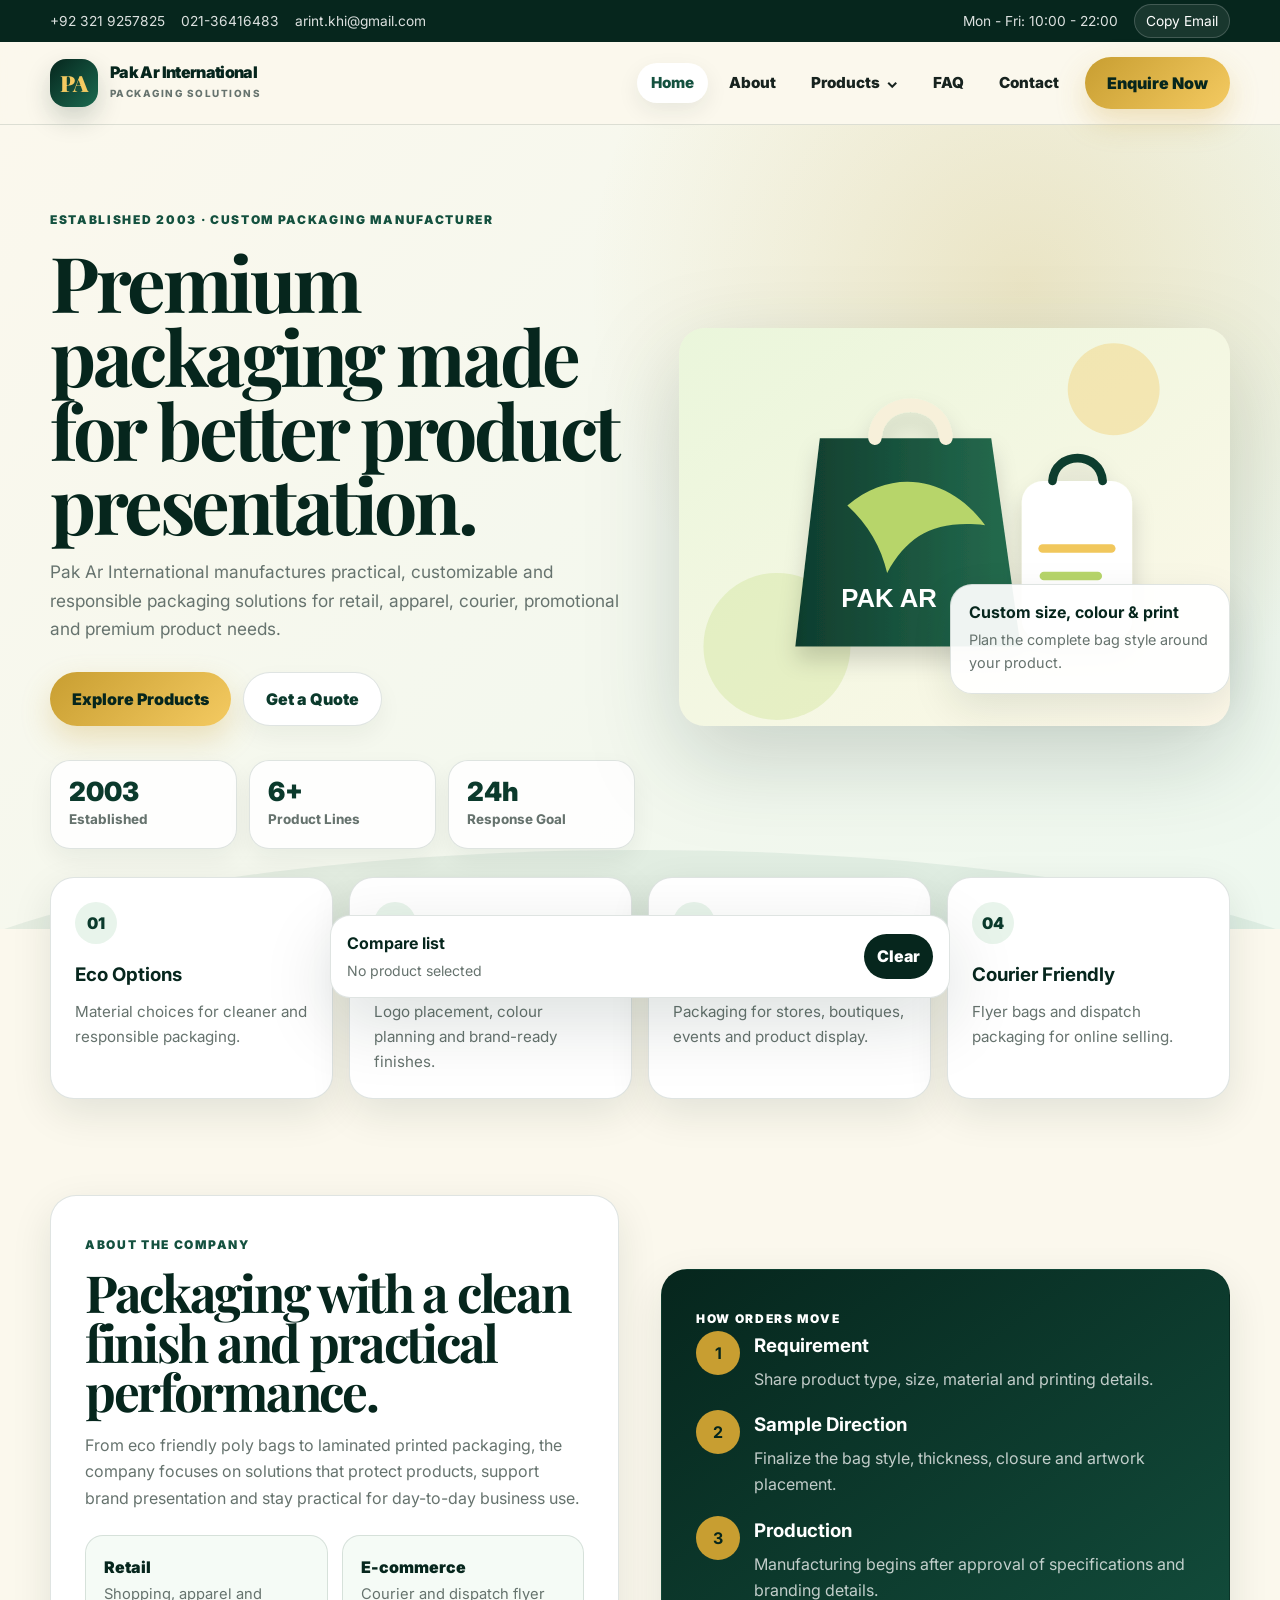
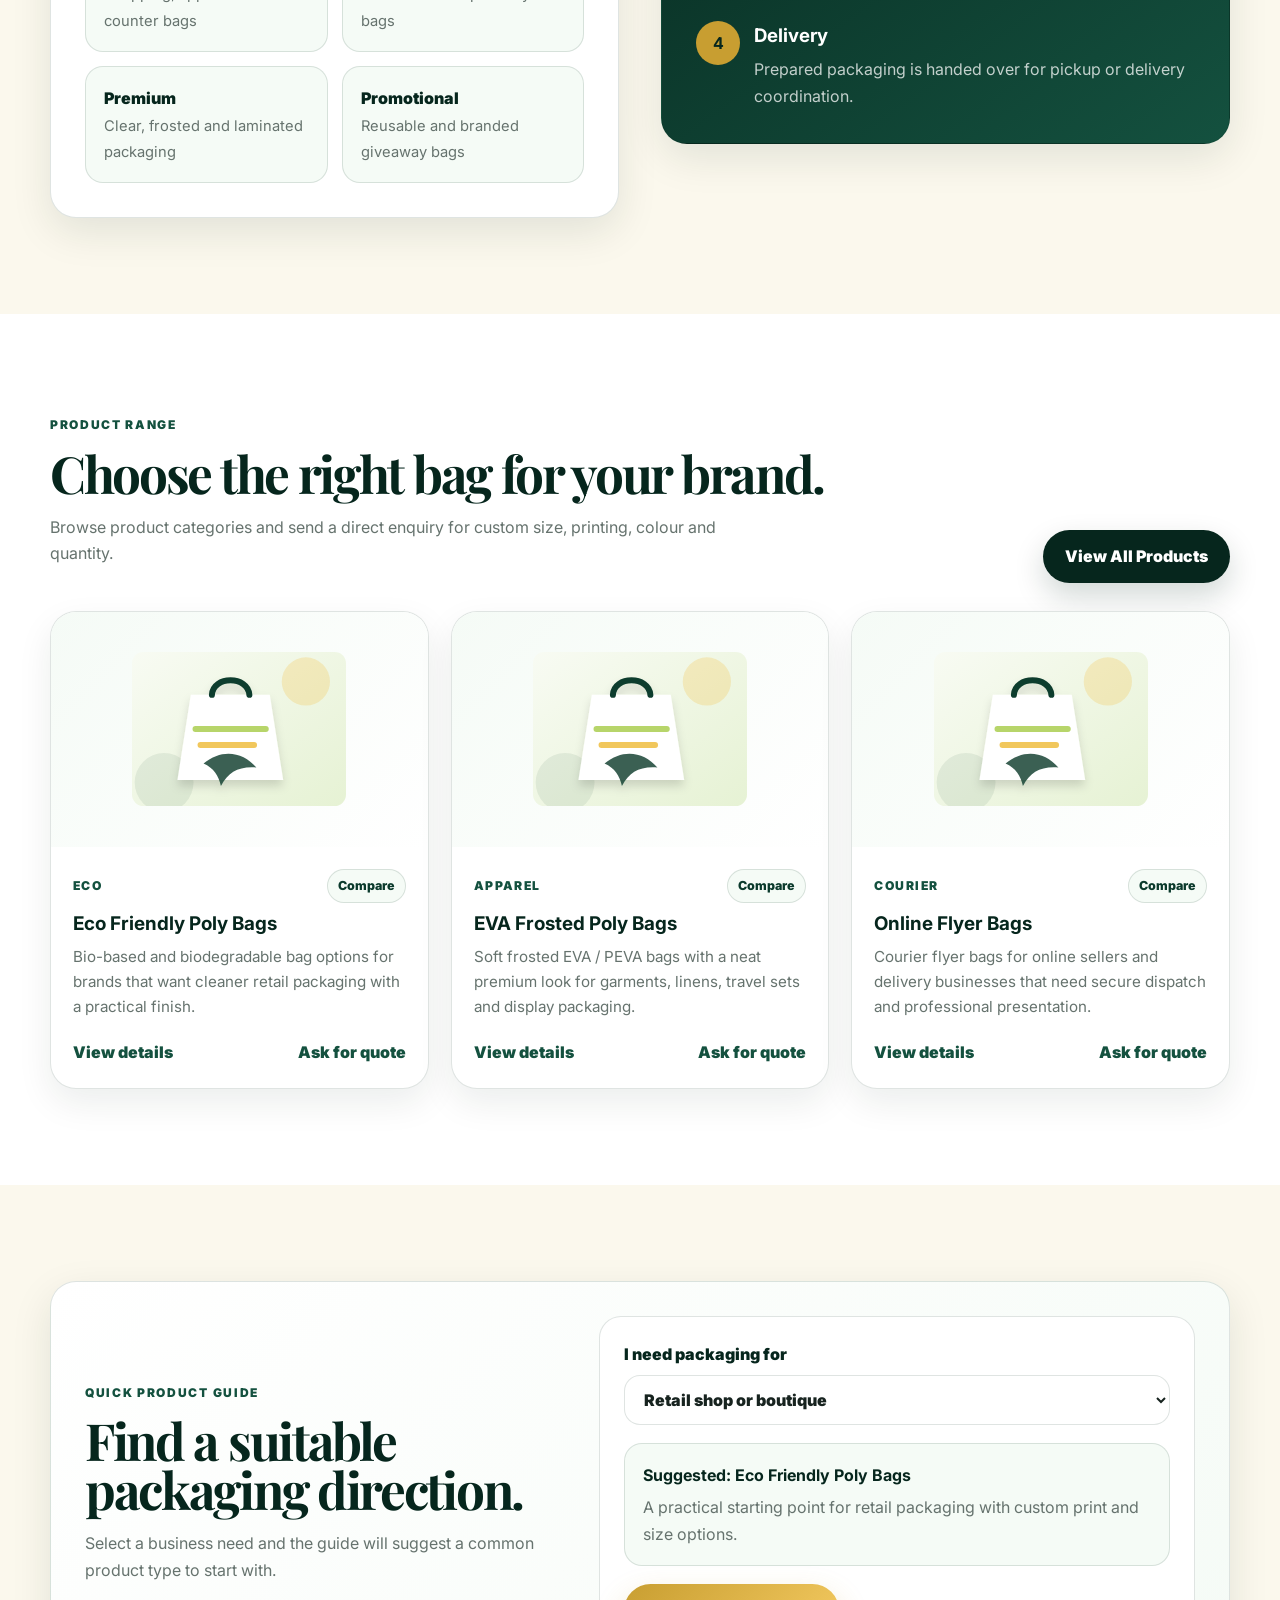
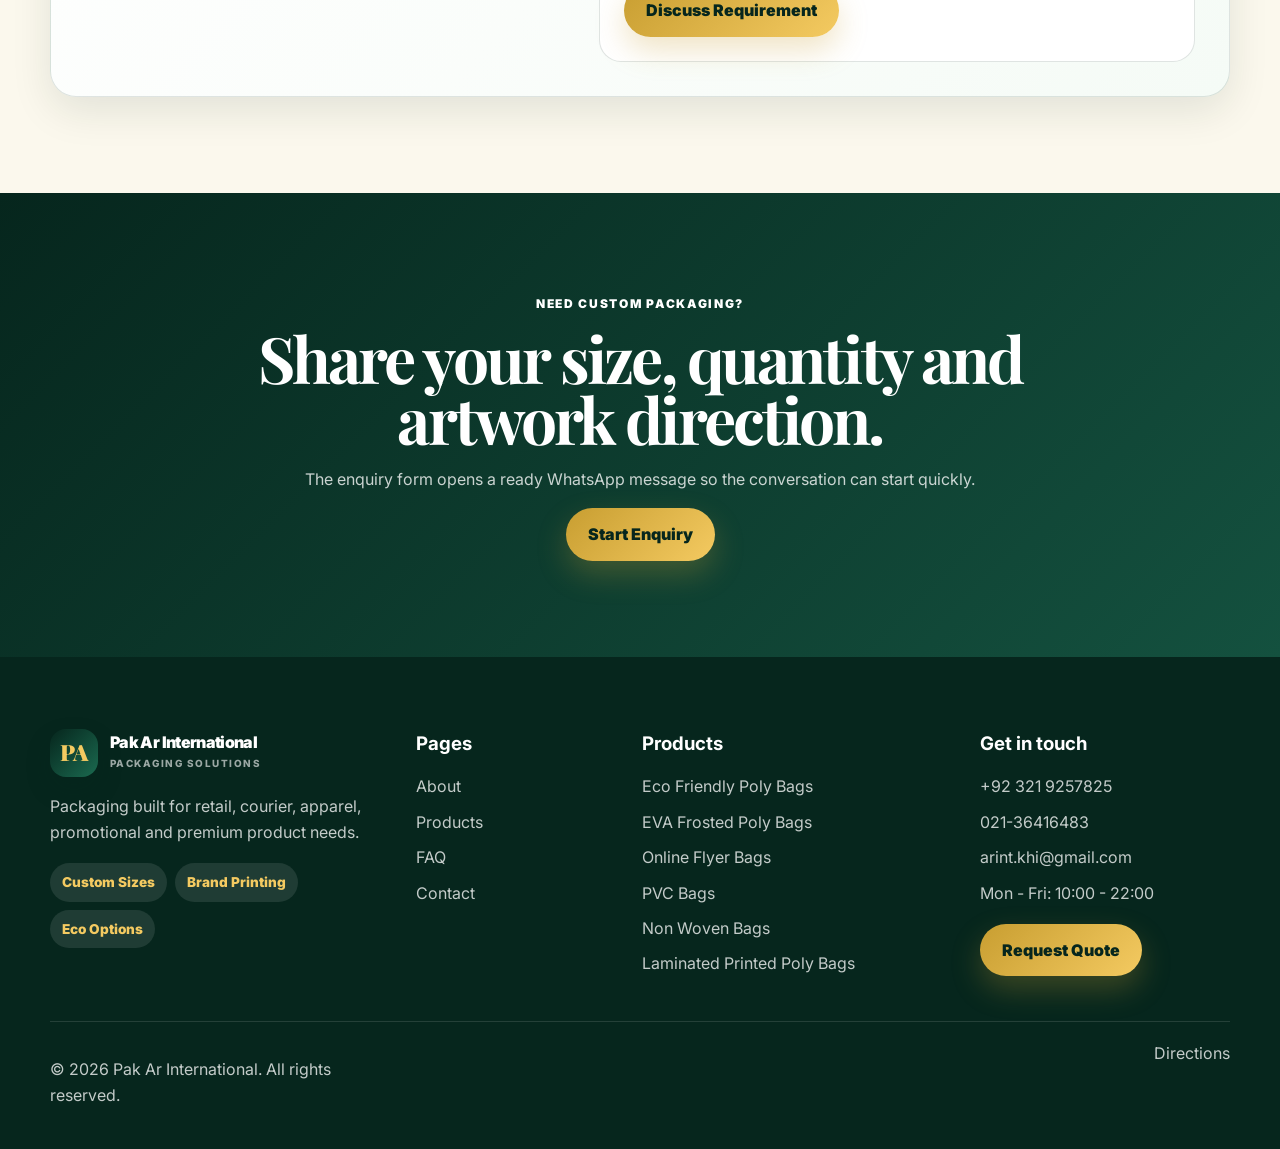
==== index.html @ d65becc3 "Add files via upload" ====
<!doctype html>
<html lang="en">
<head>
  <meta charset="utf-8">
  <meta name="viewport" content="width=device-width, initial-scale=1">
  <title>Pak Ar International | Packaging Solutions</title>
  <meta name="description" content="Pak Ar International manufactures eco friendly poly bags, EVA frosted bags, online flyer bags, PVC bags, non woven bags and laminated printed packaging.">
  <link rel="icon" href="/assets/images/favicon.svg" type="image/svg+xml">
  <link rel="preconnect" href="https://fonts.googleapis.com">
  <link rel="preconnect" href="https://fonts.gstatic.com" crossorigin>
  <link href="https://fonts.googleapis.com/css2?family=Inter:wght@400;500;600;700;800;900&family=Playfair+Display:wght@700;800;900&display=swap" rel="stylesheet">
  <link rel="stylesheet" href="/assets/css/styles.css">
</head>
<body>
<div class="site-progress" id="siteProgress"></div>
<div class="topbar">
  <div class="container topbar__inner">
    <div class="topbar__contact">
      <a href="tel:+923219257825">+92 321 9257825</a>
      <a href="tel:+922136416483">021-36416483</a>
      <a href="mailto:arint.khi@gmail.com">arint.khi@gmail.com</a>
    </div>
    <div class="topbar__right">
      <span>Mon - Fri: 10:00 - 22:00</span>
      <button class="topbar-copy" type="button" data-copy="arint.khi@gmail.com">Copy Email</button>
    </div>
  </div>
</div>
<header class="header" data-header>
  <nav class="container nav" aria-label="Main navigation">
    <a class="logo" href="/" aria-label="Pak Ar International home">
      <span class="logo__mark">PA</span>
      <span class="logo__text"><strong>Pak Ar International</strong><small>Packaging Solutions</small></span>
    </a>
    <button class="nav-toggle" type="button" aria-label="Open menu" aria-expanded="false" aria-controls="navMenu"><span></span><span></span><span></span></button>
    <div class="nav__menu" id="navMenu">
      <a class="nav__link is-active" href="/">Home</a>
      <a class="nav__link" href="/about/">About</a>
      <div class="dropdown" data-dropdown>
        <button class="dropdown__button" type="button" aria-expanded="false">Products <span aria-hidden="true">⌄</span></button>
        <div class="dropdown__menu">
          <a href="/products/">All Products</a>
          <a href="/products/eco-friendly-poly-bags/">Eco Friendly Poly Bags</a>
<a href="/products/eva-frosted-poly-bags/">EVA Frosted Poly Bags</a>
<a href="/products/online-flyer-bags/">Online Flyer Bags</a>
<a href="/products/pvc-bags/">PVC Bags</a>
<a href="/products/non-woven-bags/">Non Woven Bags</a>
<a href="/products/laminated-printed-poly-bags/">Laminated Printed Poly Bags</a>
        </div>
      </div>
      <a class="nav__link" href="/faq/">FAQ</a>
      <a class="nav__link" href="/contact/">Contact</a>
      <button class="btn btn--primary nav-quote" type="button" data-open-modal>Enquire Now</button>
    </div>
  </nav>
</header>
<main>

<section class="hero">
  <div class="container hero__grid">
    <div class="hero__content reveal">
      <span class="hero__badge">Established 2003 · Custom Packaging Manufacturer</span>
      <h1>Premium packaging made for better product presentation.</h1>
      <p>Pak Ar International manufactures practical, customizable and responsible packaging solutions for retail, apparel, courier, promotional and premium product needs.</p>
      <div class="hero__actions">
        <a class="btn btn--primary" href="/products/">Explore Products</a>
        <button class="btn btn--outline" type="button" data-open-modal>Get a Quote</button>
      </div>
      <div class="hero__stats">
        <div><strong data-count="2003">0</strong><span>Established</span></div>
        <div><strong data-count="6" data-suffix="+">0</strong><span>Product Lines</span></div>
        <div><strong data-count="24" data-suffix="h">0</strong><span>Response Goal</span></div>
      </div>
    </div>
    <div class="hero__visual reveal">
      <img src="/assets/images/hero-packaging.svg" alt="Packaging bags and sustainable packaging illustration">
      <div class="floating-note"><strong>Custom size, colour & print</strong><span>Plan the complete bag style around your product.</span></div>
    </div>
  </div>
</section>

<section class="service-strip">
  <div class="container service-strip__grid">
    <div class="mini-card reveal"><span>01</span><h3>Eco Options</h3><p>Material choices for cleaner and responsible packaging.</p></div>
    <div class="mini-card reveal"><span>02</span><h3>Custom Printing</h3><p>Logo placement, colour planning and brand-ready finishes.</p></div>
    <div class="mini-card reveal"><span>03</span><h3>Retail Ready</h3><p>Packaging for stores, boutiques, events and product display.</p></div>
    <div class="mini-card reveal"><span>04</span><h3>Courier Friendly</h3><p>Flyer bags and dispatch packaging for online selling.</p></div>
  </div>
</section>

<section class="section">
  <div class="container split">
    <div class="content-block reveal">
      <span class="section-eyebrow">About the company</span>
      <h2>Packaging with a clean finish and practical performance.</h2>
      <p>From eco friendly poly bags to laminated printed packaging, the company focuses on solutions that protect products, support brand presentation and stay practical for day-to-day business use.</p>
      <div class="info-grid">
        <div><strong>Retail</strong><span>Shopping, apparel and counter bags</span></div>
        <div><strong>E-commerce</strong><span>Courier and dispatch flyer bags</span></div>
        <div><strong>Premium</strong><span>Clear, frosted and laminated packaging</span></div>
        <div><strong>Promotional</strong><span>Reusable and branded giveaway bags</span></div>
      </div>
    </div>
    <div class="process-card reveal">
      <span class="section-eyebrow">How orders move</span>
      <div class="timeline">
        <div><b>1</b><h3>Requirement</h3><p>Share product type, size, material and printing details.</p></div>
        <div><b>2</b><h3>Sample Direction</h3><p>Finalize the bag style, thickness, closure and artwork placement.</p></div>
        <div><b>3</b><h3>Production</h3><p>Manufacturing begins after approval of specifications and branding details.</p></div>
        <div><b>4</b><h3>Delivery</h3><p>Prepared packaging is handed over for pickup or delivery coordination.</p></div>
      </div>
    </div>
  </div>
</section>

<section class="section section--light">
  <div class="container section-head">
    <div>
      <span class="section-eyebrow">Product Range</span>
      <h2>Choose the right bag for your brand.</h2>
      <p>Browse product categories and send a direct enquiry for custom size, printing, colour and quantity.</p>
    </div>
    <a class="btn btn--dark" href="/products/">View All Products</a>
  </div>
  <div class="container products-grid products-grid--home">
    <article class="product-card reveal" data-product-card data-title="Eco Friendly Poly Bags" data-category="eco retail">
          <a class="product-card__media" href="/products/eco-friendly-poly-bags/" aria-label="View Eco Friendly Poly Bags">
            <img src="/assets/images/eco.svg" alt="Eco Friendly Poly Bags">
          </a>
          <div class="product-card__body">
            <div class="product-card__top">
              <span>Eco</span>
              <button class="compare-btn" type="button" data-compare="Eco Friendly Poly Bags" aria-label="Add Eco Friendly Poly Bags to compare">Compare</button>
            </div>
            <h3>Eco Friendly Poly Bags</h3>
            <p>Bio-based and biodegradable bag options for brands that want cleaner retail packaging with a practical finish.</p>
            <div class="card-actions">
              <a class="text-link" href="/products/eco-friendly-poly-bags/">View details</a>
              <button class="text-link as-button" type="button" data-open-modal data-product="Eco Friendly Poly Bags">Ask for quote</button>
            </div>
          </div>
        </article>
<article class="product-card reveal" data-product-card data-title="EVA Frosted Poly Bags" data-category="apparel premium">
          <a class="product-card__media" href="/products/eva-frosted-poly-bags/" aria-label="View EVA Frosted Poly Bags">
            <img src="/assets/images/eva.svg" alt="EVA Frosted Poly Bags">
          </a>
          <div class="product-card__body">
            <div class="product-card__top">
              <span>Apparel</span>
              <button class="compare-btn" type="button" data-compare="EVA Frosted Poly Bags" aria-label="Add EVA Frosted Poly Bags to compare">Compare</button>
            </div>
            <h3>EVA Frosted Poly Bags</h3>
            <p>Soft frosted EVA / PEVA bags with a neat premium look for garments, linens, travel sets and display packaging.</p>
            <div class="card-actions">
              <a class="text-link" href="/products/eva-frosted-poly-bags/">View details</a>
              <button class="text-link as-button" type="button" data-open-modal data-product="EVA Frosted Poly Bags">Ask for quote</button>
            </div>
          </div>
        </article>
<article class="product-card reveal" data-product-card data-title="Online Flyer Bags" data-category="courier ecommerce">
          <a class="product-card__media" href="/products/online-flyer-bags/" aria-label="View Online Flyer Bags">
            <img src="/assets/images/flyer.svg" alt="Online Flyer Bags">
          </a>
          <div class="product-card__body">
            <div class="product-card__top">
              <span>Courier</span>
              <button class="compare-btn" type="button" data-compare="Online Flyer Bags" aria-label="Add Online Flyer Bags to compare">Compare</button>
            </div>
            <h3>Online Flyer Bags</h3>
            <p>Courier flyer bags for online sellers and delivery businesses that need secure dispatch and professional presentation.</p>
            <div class="card-actions">
              <a class="text-link" href="/products/online-flyer-bags/">View details</a>
              <button class="text-link as-button" type="button" data-open-modal data-product="Online Flyer Bags">Ask for quote</button>
            </div>
          </div>
        </article>
  </div>
</section>

<section class="section">
  <div class="container quote-builder reveal" data-quote-builder>
    <div>
      <span class="section-eyebrow">Quick Product Guide</span>
      <h2>Find a suitable packaging direction.</h2>
      <p>Select a business need and the guide will suggest a common product type to start with.</p>
    </div>
    <div class="builder-panel">
      <label>I need packaging for
        <select data-guide-select>
          <option value="retail">Retail shop or boutique</option>
          <option value="courier">Online order dispatch</option>
          <option value="premium">Premium product display</option>
          <option value="promo">Event or promotional giveaway</option>
          <option value="food">Food or shelf packaging</option>
        </select>
      </label>
      <div class="guide-result" data-guide-result>
        <strong>Suggested: Eco Friendly Poly Bags</strong>
        <p>A practical starting point for retail packaging with custom print and size options.</p>
      </div>
      <button class="btn btn--primary" type="button" data-open-modal>Discuss Requirement</button>
    </div>
  </div>
</section>

<section class="section section--dark">
  <div class="container cta reveal">
    <span class="section-eyebrow">Need custom packaging?</span>
    <h2>Share your size, quantity and artwork direction.</h2>
    <p>The enquiry form opens a ready WhatsApp message so the conversation can start quickly.</p>
    <button class="btn btn--gold" type="button" data-open-modal>Start Enquiry</button>
  </div>
</section>

</main>
<footer class="footer">
  <div class="container footer__grid">
    <div>
      <a class="logo logo--footer" href="/">
        <span class="logo__mark">PA</span>
        <span class="logo__text"><strong>Pak Ar International</strong><small>Packaging Solutions</small></span>
      </a>
      <p>Packaging built for retail, courier, apparel, promotional and premium product needs.</p>
      <div class="footer-badges"><span>Custom Sizes</span><span>Brand Printing</span><span>Eco Options</span></div>
    </div>
    <div>
      <h3>Pages</h3>
      <ul class="footer-links">
        <li><a href="/about/">About</a></li>
        <li><a href="/products/">Products</a></li>
        <li><a href="/faq/">FAQ</a></li>
        <li><a href="/contact/">Contact</a></li>
      </ul>
    </div>
    <div>
      <h3>Products</h3>
      <ul class="footer-links footer-links--two"><li><a href="/products/eco-friendly-poly-bags/">Eco Friendly Poly Bags</a></li>
<li><a href="/products/eva-frosted-poly-bags/">EVA Frosted Poly Bags</a></li>
<li><a href="/products/online-flyer-bags/">Online Flyer Bags</a></li>
<li><a href="/products/pvc-bags/">PVC Bags</a></li>
<li><a href="/products/non-woven-bags/">Non Woven Bags</a></li>
<li><a href="/products/laminated-printed-poly-bags/">Laminated Printed Poly Bags</a></li></ul>
    </div>
    <div>
      <h3>Get in touch</h3>
      <ul class="footer-links">
        <li><a href="tel:+923219257825">+92 321 9257825</a></li>
        <li><a href="tel:+922136416483">021-36416483</a></li>
        <li><a href="mailto:arint.khi@gmail.com">arint.khi@gmail.com</a></li>
        <li>Mon - Fri: 10:00 - 22:00</li>
      </ul>
      <button class="btn btn--gold footer-btn" type="button" data-open-modal>Request Quote</button>
    </div>
  </div>
  <div class="container footer__bottom">
    <p>© <span id="year"></span> Pak Ar International. All rights reserved.</p>
    <a href="/contact/">Directions</a>
  </div>
</footer>

<div class="modal" id="enquiryModal" aria-hidden="true" role="dialog" aria-label="Product enquiry form">
  <div class="modal__panel" role="document">
    <button class="modal__close" type="button" data-close-modal aria-label="Close enquiry form">×</button>
    <span class="section-eyebrow">Quick Enquiry</span>
    <h2>Tell us what you need</h2>
    <p>Share your product, quantity and contact details. The message will open in WhatsApp so you can send it directly.</p>
    <form class="form" data-contact-form>
      <div class="form-grid">
        <label>Full Name<input type="text" name="name" autocomplete="name" required></label>
        <label>Phone Number<input type="tel" name="phone" autocomplete="tel" required></label>
      </div>
      <div class="form-grid">
        <label>Email Address<input type="email" name="email" autocomplete="email"></label>
        <label>Product
          <select name="product" data-product-select>
            <option>General Packaging</option>
            <option>Eco Friendly Poly Bags</option><option>EVA Frosted Poly Bags</option><option>Online Flyer Bags</option><option>PVC Bags</option><option>Non Woven Bags</option><option>Laminated Printed Poly Bags</option>
          </select>
        </label>
      </div>
      <label>Quantity Range
        <select name="quantity">
          <option>Not sure yet</option>
          <option>Below 1,000 pcs</option>
          <option>1,000 - 5,000 pcs</option>
          <option>5,000 - 20,000 pcs</option>
          <option>20,000+ pcs</option>
        </select>
      </label>
      <label>Message<textarea name="message" rows="4" ="Size, material, colour, printing or delivery details" required></textarea></label>
      <button class="btn btn--primary form-submit" type="submit">Open WhatsApp Message</button>
    </form>
  </div>
</div>

<div class="compare-dock" id="compareDock" aria-live="polite">
  <div><strong>Compare list</strong><span id="compareText">No product selected</span></div>
  <button type="button" id="clearCompare">Clear</button>
</div>
<button class="backtop" id="backTop" type="button" aria-label="Back to top">↑</button>
<div class="toast" id="toast" role="status" aria-live="polite"></div>
<script src="/assets/js/app.js"></script>
</body>
</html>
---- assets/css/styles.css ----
:root{
  --green-950:#06261d;
  --green-900:#0b3a2c;
  --green-800:#14513f;
  --green-700:#1b6a50;
  --green-100:#e8f4eb;
  --green-50:#f5fbf6;
  --gold:#c89e31;
  --gold-2:#f4ca61;
  --cream:#fbf8ed;
  --white:#ffffff;
  --ink:#17231f;
  --muted:#66736e;
  --line:rgba(10,50,37,.13);
  --shadow:0 24px 70px rgba(6,38,29,.14);
  --soft-shadow:0 14px 40px rgba(6,38,29,.10);
  --radius:26px;
  --container:1180px;
}
*{box-sizing:border-box}
html{scroll-behavior:smooth;font-size:16px}
body{margin:0;font-family:Inter,system-ui,-apple-system,Segoe UI,Arial,sans-serif;color:var(--ink);background:var(--cream);line-height:1.65;overflow-x:hidden}
body.menu-open{overflow:hidden}
a{color:inherit;text-decoration:none}
img{max-width:100%;display:block}
button,input,textarea,select{font:inherit}
button{cursor:pointer}
.container{width:min(var(--container),calc(100% - 40px));margin-inline:auto}
.site-progress{position:fixed;left:0;top:0;height:3px;width:0;background:linear-gradient(90deg,var(--gold),var(--green-700));z-index:1000}
.topbar{background:var(--green-950);color:rgba(255,255,255,.86);font-size:.86rem}
.topbar__inner{min-height:42px;display:flex;align-items:center;justify-content:space-between;gap:16px}
.topbar__contact,.topbar__right{display:flex;align-items:center;gap:16px;flex-wrap:wrap}
.topbar a:hover{color:var(--gold-2)}
.topbar-copy{border:1px solid rgba(255,255,255,.18);background:rgba(255,255,255,.08);color:#fff;border-radius:999px;padding:5px 11px}
.header{position:sticky;top:0;z-index:900;background:rgba(251,248,237,.9);backdrop-filter:blur(16px);border-bottom:1px solid var(--line);transition:box-shadow .25s ease,background .25s ease}
.header.is-scrolled{box-shadow:0 12px 35px rgba(6,38,29,.09);background:rgba(255,255,255,.92)}
.nav{min-height:82px;display:flex;align-items:center;justify-content:space-between;gap:18px;position:relative}
.logo{display:inline-flex;align-items:center;gap:12px;min-width:0}
.logo__mark{width:48px;height:48px;border-radius:16px;display:grid;place-items:center;background:linear-gradient(135deg,var(--green-950),var(--green-700));color:var(--gold-2);font-family:"Playfair Display",Georgia,serif;font-size:1.4rem;font-weight:900;box-shadow:0 12px 26px rgba(6,38,29,.18);flex:0 0 auto}
.logo__text{min-width:0}
.logo__text strong{display:block;font-weight:900;letter-spacing:-.04em;color:var(--green-950);line-height:1.05;white-space:nowrap}
.logo__text small{display:block;color:var(--muted);text-transform:uppercase;letter-spacing:.15em;font-size:.62rem;font-weight:800;margin-top:4px;white-space:nowrap}
.nav__menu{display:flex;align-items:center;gap:7px}
.nav__link,.dropdown__button{border:0;background:transparent;color:var(--ink);font-weight:850;font-size:.95rem;padding:12px 14px;border-radius:999px;display:inline-flex;align-items:center;gap:6px;line-height:1}
.nav__link:hover,.nav__link.is-active,.dropdown__button:hover,.dropdown__button.is-active{background:#fff;color:var(--green-800);box-shadow:0 8px 22px rgba(6,38,29,.08)}
.nav-quote{margin-left:5px}
.dropdown{position:relative}.dropdown__menu{position:absolute;left:0;top:calc(100% + 12px);width:300px;padding:12px;border:1px solid var(--line);border-radius:20px;background:rgba(255,255,255,.98);box-shadow:var(--shadow);opacity:0;visibility:hidden;transform:translateY(8px);transition:.2s ease;z-index:10}.dropdown:hover .dropdown__menu,.dropdown.is-open .dropdown__menu{opacity:1;visibility:visible;transform:translateY(0)}.dropdown__menu a{display:block;border-radius:12px;padding:10px 12px;color:var(--muted);font-weight:750}.dropdown__menu a:hover{background:var(--green-100);color:var(--green-900)}
.nav-toggle{display:none;width:46px;height:46px;border:0;border-radius:15px;background:var(--green-950);align-items:center;justify-content:center;flex-direction:column;gap:5px;box-shadow:0 10px 28px rgba(6,38,29,.16);flex:0 0 auto}.nav-toggle span{width:21px;height:2px;background:#fff;border-radius:99px;transition:.2s}.nav-toggle.is-open span:nth-child(1){transform:translateY(7px) rotate(45deg)}.nav-toggle.is-open span:nth-child(2){opacity:0}.nav-toggle.is-open span:nth-child(3){transform:translateY(-7px) rotate(-45deg)}
.btn{border:0;border-radius:999px;min-height:48px;padding:13px 22px;display:inline-flex;align-items:center;justify-content:center;gap:9px;font-weight:900;transition:transform .2s ease,box-shadow .2s ease,background .2s ease}.btn:hover{transform:translateY(-2px)}.btn--primary,.btn--gold{background:linear-gradient(135deg,var(--gold),var(--gold-2));color:var(--green-950);box-shadow:0 13px 30px rgba(200,158,49,.28)}.btn--dark{background:var(--green-950);color:#fff;box-shadow:0 13px 30px rgba(6,38,29,.18)}.btn--outline{background:#fff;color:var(--green-900);border:1px solid var(--line);box-shadow:0 10px 24px rgba(6,38,29,.05)}
.hero{position:relative;overflow:hidden;background:radial-gradient(circle at 80% 20%,rgba(200,158,49,.22),transparent 36%),linear-gradient(135deg,var(--cream),#eef8ef)}.hero:before{content:"";position:absolute;inset:auto -10% -35% -10%;height:360px;background:rgba(27,106,80,.08);border-radius:50% 50% 0 0}.hero__grid{position:relative;display:grid;grid-template-columns:1.03fr .97fr;align-items:center;gap:44px;min-height:680px;padding:80px 0}.hero__badge,.section-eyebrow{display:inline-flex;align-items:center;gap:8px;color:var(--green-800);font-weight:900;text-transform:uppercase;letter-spacing:.14em;font-size:.75rem}.hero h1,.page-hero h1,.product-hero h1,.section h2,.modal h2{font-family:"Playfair Display",Georgia,serif;color:var(--green-950);letter-spacing:-.045em;line-height:.96;margin:14px 0 18px}.hero h1{font-size:clamp(2.55rem,6vw,5.7rem);max-width:850px}.hero p{font-size:1.08rem;color:var(--muted);max-width:680px}.hero__actions{display:flex;gap:12px;flex-wrap:wrap;margin-top:28px}.hero__stats{display:grid;grid-template-columns:repeat(3,1fr);gap:12px;margin-top:34px;max-width:610px}.hero__stats div{background:rgba(255,255,255,.86);border:1px solid var(--line);border-radius:20px;padding:17px 18px;box-shadow:0 10px 24px rgba(6,38,29,.06)}.hero__stats strong{display:block;color:var(--green-900);font-size:1.65rem;line-height:1;font-weight:950}.hero__stats span{color:var(--muted);font-size:.84rem;font-weight:750}.hero__visual{position:relative}.hero__visual img,.image-card img,.product-hero__image img{filter:drop-shadow(0 32px 45px rgba(6,38,29,.18))}.floating-note{position:absolute;right:0;bottom:8%;max-width:280px;background:rgba(255,255,255,.93);border:1px solid var(--line);box-shadow:var(--soft-shadow);border-radius:22px;padding:18px}.floating-note strong{display:block;color:var(--green-950);line-height:1.2}.floating-note span{display:block;color:var(--muted);font-size:.9rem;margin-top:5px}
.section{padding:96px 0}.section--light{background:#fff}.section--dark{background:linear-gradient(135deg,var(--green-950),var(--green-800));color:#fff}.section--dark h2,.section--dark .section-eyebrow{color:#fff}.section--dark p{color:rgba(255,255,255,.78)}.section-head{display:flex;align-items:end;justify-content:space-between;gap:24px;margin-bottom:28px}.section-head h2,.content-block h2,.quote-builder h2,.spec-board h2,.map-copy h2{font-size:clamp(2rem,4vw,3.4rem);margin:12px 0}.section-head p,.content-block p,.quote-builder p,.spec-board p,.map-copy p{color:var(--muted);max-width:720px}.service-strip{margin-top:-52px;position:relative;z-index:5}.service-strip__grid{display:grid;grid-template-columns:repeat(4,1fr);gap:16px}.mini-card{background:#fff;border:1px solid var(--line);border-radius:24px;padding:24px;box-shadow:var(--soft-shadow)}.mini-card span,.value-card span{display:inline-grid;place-items:center;width:42px;height:42px;border-radius:50%;background:var(--green-100);color:var(--green-900);font-weight:950}.mini-card h3,.value-card h3{margin:16px 0 8px;color:var(--green-950)}.mini-card p,.value-card p{margin:0;color:var(--muted);font-size:.95rem}.split{display:grid;grid-template-columns:1fr 1fr;gap:42px;align-items:center}.split--reverse{grid-template-columns:.9fr 1.1fr}.content-block,.process-card,.quote-card,.contact-panel,.contact-form,.spec-board,.quote-builder,.tab-section{background:#fff;border:1px solid var(--line);border-radius:var(--radius);padding:34px;box-shadow:var(--soft-shadow)}.process-card{background:linear-gradient(145deg,var(--green-950),var(--green-800));color:#fff}.process-card .section-eyebrow,.process-card h2,.process-card h3{color:#fff}.process-card p{color:rgba(255,255,255,.75)}.timeline{display:grid;gap:18px}.timeline div{display:grid;grid-template-columns:44px 1fr;gap:0 14px;align-items:start}.timeline b{grid-row:span 2;width:44px;height:44px;border-radius:50%;display:grid;place-items:center;background:var(--gold);color:var(--green-950)}.timeline h3{margin:0}.timeline p{margin:4px 0 0}.info-grid,.values-grid,.spec-grid{display:grid;grid-template-columns:repeat(2,1fr);gap:14px;margin-top:24px}.info-grid div,.spec-grid div{background:var(--green-50);border:1px solid var(--line);border-radius:18px;padding:18px}.info-grid strong,.spec-grid b{display:block;color:var(--green-950);font-weight:900}.info-grid span,.spec-grid span{color:var(--muted);font-size:.92rem}.values-grid{grid-template-columns:repeat(4,1fr)}.value-card{background:#fff;border:1px solid var(--line);border-radius:var(--radius);padding:28px;box-shadow:0 12px 30px rgba(6,38,29,.06)}.pill-row{display:flex;flex-wrap:wrap;gap:10px;margin-top:22px}.pill-row span,.footer-badges span{background:var(--green-100);color:var(--green-900);border-radius:999px;padding:8px 12px;font-weight:850;font-size:.85rem}.image-card{background:#fff;border:1px solid var(--line);border-radius:var(--radius);padding:28px;box-shadow:var(--soft-shadow)}.check-list{list-style:none;margin:22px 0 0;padding:0;display:grid;gap:12px}.check-list li{position:relative;padding-left:31px;color:var(--muted)}.check-list li:before{content:"✓";position:absolute;left:0;top:0;width:22px;height:22px;border-radius:50%;display:grid;place-items:center;background:var(--green-100);color:var(--green-800);font-size:.76rem;font-weight:950}.meter-list{display:grid;gap:20px}.meter-list div div{display:flex;justify-content:space-between;gap:16px;margin-bottom:8px}.meter-list i{display:block;height:9px;background:rgba(255,255,255,.15);border-radius:999px;overflow:hidden}.meter-list i:before{content:"";display:block;width:var(--w);height:100%;border-radius:inherit;background:linear-gradient(90deg,var(--gold),var(--gold-2))}
.products-grid{display:grid;grid-template-columns:repeat(3,1fr);gap:22px}.products-grid--home{margin-top:0}.product-card{background:#fff;border:1px solid var(--line);border-radius:var(--radius);overflow:hidden;box-shadow:0 14px 35px rgba(6,38,29,.08);display:flex;flex-direction:column;min-width:0}.product-card__media{display:grid;place-items:center;min-height:235px;background:linear-gradient(135deg,var(--green-50),#fff)}.product-card__media img{max-height:190px;padding:18px;transition:transform .25s ease}.product-card:hover .product-card__media img{transform:scale(1.04)}.product-card__body{padding:22px;display:flex;flex-direction:column;flex:1}.product-card__top{display:flex;align-items:center;justify-content:space-between;gap:12px;margin-bottom:10px}.product-card__top span{color:var(--green-800);font-size:.76rem;font-weight:950;text-transform:uppercase;letter-spacing:.12em}.compare-btn{border:1px solid var(--line);background:var(--green-50);color:var(--green-900);border-radius:999px;padding:6px 10px;font-size:.78rem;font-weight:850}.compare-btn.is-added{background:var(--green-900);color:#fff}.product-card h3{margin:0 0 8px;color:var(--green-950);font-size:1.18rem;line-height:1.2}.product-card p{margin:0 0 20px;color:var(--muted);font-size:.95rem}.card-actions{margin-top:auto;display:flex;align-items:center;justify-content:space-between;gap:12px;flex-wrap:wrap}.text-link{color:var(--green-800);font-weight:900}.as-button{border:0;background:transparent;padding:0}.text-link:hover{text-decoration:underline}.product-toolbar{display:flex;align-items:center;justify-content:space-between;gap:18px;margin-bottom:28px}.search-box{display:grid;gap:7px;color:var(--green-950);font-weight:900;min-width:min(420px,100%)}.search-box input,.form input,.form select,.form textarea,.builder-panel select{width:100%;border:1px solid var(--line);border-radius:16px;padding:13px 15px;background:#fff;color:var(--ink);outline:0}.search-box input:focus,.form input:focus,.form select:focus,.form textarea:focus,.builder-panel select:focus{border-color:var(--green-700);box-shadow:0 0 0 4px rgba(27,106,80,.11)}.filter-pills{display:flex;gap:10px;flex-wrap:wrap}.filter-pills button{border:1px solid var(--line);background:#fff;color:var(--green-900);border-radius:999px;padding:10px 14px;font-weight:850}.filter-pills button.is-active{background:var(--green-900);color:#fff}.no-results{display:none;margin-top:20px;text-align:center;color:var(--muted);font-weight:850}.no-results.is-visible{display:block}.spec-board{display:grid;grid-template-columns:.85fr 1.15fr;gap:26px;align-items:center}.quote-builder{display:grid;grid-template-columns:.9fr 1.1fr;gap:26px;align-items:center;background:linear-gradient(135deg,#fff,var(--green-50))}.builder-panel{background:#fff;border:1px solid var(--line);border-radius:22px;padding:24px}.builder-panel label{font-weight:900;color:var(--green-950);display:grid;gap:8px}.guide-result{margin:18px 0;background:var(--green-50);border:1px solid var(--line);border-radius:18px;padding:18px}.guide-result strong{color:var(--green-950)}.guide-result p{margin:6px 0 0;color:var(--muted)}.cta{text-align:center;max-width:820px}.cta h2{font-size:clamp(2.2rem,5vw,4.4rem);margin:12px 0}.cta p{margin-inline:auto}.page-hero,.product-hero{background:linear-gradient(135deg,var(--green-950),var(--green-800));color:#fff;position:relative;overflow:hidden}.page-hero:after,.product-hero:after{content:"";position:absolute;right:-120px;bottom:-160px;width:420px;height:420px;border-radius:50%;background:rgba(200,158,49,.18)}.page-hero__inner{position:relative;z-index:1;padding:95px 0 82px;max-width:900px}.page-hero .section-eyebrow,.product-hero .section-eyebrow{color:var(--gold-2)}.page-hero h1,.product-hero h1{color:#fff;font-size:clamp(2.25rem,5vw,4.6rem)}.page-hero p,.product-hero p{color:rgba(255,255,255,.78);font-size:1.06rem;max-width:720px}.product-hero__grid{position:relative;z-index:1;display:grid;grid-template-columns:1fr .86fr;gap:40px;align-items:center;padding:82px 0}.product-hero__image{background:rgba(255,255,255,.08);border:1px solid rgba(255,255,255,.16);border-radius:var(--radius);padding:32px}.crumb{display:inline-flex;margin-bottom:18px;color:rgba(255,255,255,.75);font-weight:850}.crumb:hover{color:var(--gold-2)}.tab-buttons{display:flex;gap:10px;flex-wrap:wrap;border-bottom:1px solid var(--line);padding-bottom:16px;margin-bottom:22px}.tab-buttons button{border:1px solid var(--line);background:var(--green-50);border-radius:999px;padding:10px 14px;font-weight:900;color:var(--green-900)}.tab-buttons button.is-active{background:var(--green-900);color:#fff}.tab-panel{display:none}.tab-panel.is-active{display:block}.tab-panel h2{font-size:2rem;margin-top:0}.quote-card{background:linear-gradient(135deg,var(--green-950),var(--green-800));color:#fff}.quote-card h3{font-size:1.7rem;margin:0 0 10px}.quote-card p{color:rgba(255,255,255,.77)}
.faq-layout{display:grid;grid-template-columns:320px 1fr;gap:26px;align-items:start}.faq-aside{position:sticky;top:112px;background:linear-gradient(145deg,var(--green-950),var(--green-800));color:#fff;border-radius:var(--radius);padding:28px;box-shadow:var(--soft-shadow)}.faq-aside h2{font-family:"Playfair Display",Georgia,serif;font-size:2rem;margin:0 0 8px;color:#fff}.faq-aside p{color:rgba(255,255,255,.78)}.faq-aside .btn{width:100%;margin-top:12px}.faq-item{background:#fff;border:1px solid var(--line);border-radius:22px;margin-bottom:12px;overflow:hidden}.faq-question{width:100%;border:0;background:#fff;padding:20px 22px;display:flex;justify-content:space-between;gap:18px;text-align:left;color:var(--green-950);font-weight:950}.faq-question b{width:30px;height:30px;border-radius:50%;display:grid;place-items:center;background:var(--green-100);color:var(--green-900);flex:0 0 auto}.faq-answer{display:grid;grid-template-rows:0fr;transition:grid-template-rows .24s ease}.faq-answer p{overflow:hidden;margin:0;padding:0 22px;color:var(--muted)}.faq-item.is-open .faq-answer{grid-template-rows:1fr}.faq-item.is-open .faq-answer p{padding-bottom:20px}.faq-search{margin-bottom:18px}.contact-grid{display:grid;grid-template-columns:.82fr 1.18fr;gap:26px;align-items:start}.contact-cards{display:grid;gap:12px;margin:22px 0}.contact-cards a,.contact-cards div{display:block;border:1px solid var(--line);background:var(--green-50);border-radius:18px;padding:16px}.contact-cards b{display:block;color:var(--green-950)}.contact-cards span{color:var(--muted);word-break:break-word}.contact-actions{display:flex;gap:12px;flex-wrap:wrap}.form{display:grid;gap:16px}.form h2{font-family:"Playfair Display",Georgia,serif;margin:0;color:var(--green-950);font-size:2.1rem}.form label{display:grid;gap:7px;font-weight:850;color:var(--green-950)}.form-grid{display:grid;grid-template-columns:1fr 1fr;gap:14px}.form textarea{resize:vertical;min-height:126px}.form-submit{width:100%}.map-block{display:grid;grid-template-columns:.75fr 1.25fr;gap:28px;align-items:stretch}.map-copy{background:#fff;border:1px solid var(--line);border-radius:var(--radius);padding:30px;box-shadow:var(--soft-shadow)}.map-frame{min-height:420px;border-radius:var(--radius);overflow:hidden;border:1px solid var(--line);box-shadow:var(--soft-shadow);background:#ddd}.map-frame iframe{width:100%;height:100%;min-height:420px;border:0}.footer{background:var(--green-950);color:rgba(255,255,255,.76);padding:72px 0 24px}.footer .logo__text strong{color:#fff}.footer .logo__text small{color:rgba(255,255,255,.6)}.footer__grid{display:grid;grid-template-columns:1.2fr .7fr 1.1fr .9fr;gap:32px}.footer h3{margin:0 0 14px;color:#fff}.footer p{max-width:330px}.footer-links{list-style:none;margin:0;padding:0;display:grid;gap:9px}.footer-links--two{grid-template-columns:1fr}.footer-links a:hover{color:var(--gold-2)}.footer-badges{display:flex;gap:8px;flex-wrap:wrap;margin-top:18px}.footer-badges span{background:rgba(255,255,255,.1);color:var(--gold-2)}.footer-btn{margin-top:18px}.footer__bottom{border-top:1px solid rgba(255,255,255,.12);margin-top:44px;padding-top:18px;display:flex;justify-content:space-between;gap:16px;flex-wrap:wrap}.modal{position:fixed;inset:0;background:rgba(6,38,29,.68);backdrop-filter:blur(8px);z-index:2000;display:grid;place-items:center;padding:22px;opacity:0;visibility:hidden;transition:.2s}.modal.is-open{opacity:1;visibility:visible}.modal__panel{position:relative;width:min(720px,100%);max-height:92vh;overflow:auto;background:#fff;border-radius:28px;padding:30px;box-shadow:0 30px 90px rgba(0,0,0,.3)}.modal__close{position:absolute;right:18px;top:15px;width:42px;height:42px;border-radius:50%;border:1px solid var(--line);background:var(--green-50);font-size:1.6rem;line-height:1}.modal p{color:var(--muted)}.compare-dock{position:fixed;left:50%;bottom:22px;transform:translate(-50%,120px);z-index:1000;min-width:min(620px,calc(100% - 32px));background:#fff;border:1px solid var(--line);border-radius:20px;box-shadow:var(--shadow);padding:14px 16px;display:flex;align-items:center;justify-content:space-between;gap:14px;transition:.25s ease}.compare-dock.is-visible{transform:translate(-50%,0)}.compare-dock strong{display:block;color:var(--green-950)}.compare-dock span{font-size:.88rem;color:var(--muted)}.compare-dock button{border:0;background:var(--green-950);color:#fff;border-radius:999px;padding:9px 13px;font-weight:850}.backtop{position:fixed;right:18px;bottom:20px;width:46px;height:46px;border:0;border-radius:50%;background:var(--green-950);color:#fff;font-weight:950;box-shadow:var(--shadow);opacity:0;visibility:hidden;transform:translateY(12px);transition:.22s;z-index:900}.backtop.is-visible{opacity:1;visibility:visible;transform:translateY(0)}.toast{position:fixed;right:18px;top:112px;background:var(--green-950);color:#fff;border-radius:16px;padding:13px 16px;box-shadow:var(--shadow);z-index:2200;opacity:0;visibility:hidden;transform:translateY(-10px);transition:.22s;max-width:min(380px,calc(100% - 36px))}.toast.is-visible{opacity:1;visibility:visible;transform:translateY(0)}.reveal{opacity:0;transform:translateY(18px);transition:opacity .55s ease,transform .55s ease}.reveal.is-visible{opacity:1;transform:translateY(0)}
@media (max-width:1080px){.nav-quote{display:none}.hero__grid{grid-template-columns:1fr;min-height:auto;padding:70px 0}.hero__visual{max-width:720px;margin:auto}.service-strip{margin-top:0;padding:22px 0 0}.service-strip__grid,.values-grid{grid-template-columns:repeat(2,1fr)}.products-grid{grid-template-columns:repeat(2,1fr)}.footer__grid{grid-template-columns:1fr 1fr}.product-hero__grid,.contact-grid,.map-block,.spec-board,.quote-builder{grid-template-columns:1fr}.faq-layout{grid-template-columns:1fr}.faq-aside{position:static}.topbar__inner{justify-content:center}.topbar__right{display:none}}
@media (max-width:860px){.container{width:min(100% - 28px,var(--container))}.nav{min-height:72px}.logo__mark{width:42px;height:42px;border-radius:14px}.logo__text strong{font-size:.98rem}.logo__text small{font-size:.55rem;letter-spacing:.11em}.nav-toggle{display:flex}.nav__menu{position:fixed;left:14px;right:14px;top:calc(72px + 10px);max-height:calc(100dvh - 92px);overflow:auto;display:flex;flex-direction:column;align-items:stretch;gap:8px;background:#fff;border:1px solid var(--line);box-shadow:var(--shadow);border-radius:24px;padding:16px;opacity:0;visibility:hidden;transform:translateY(-10px);transition:.2s}.nav__menu.is-open{opacity:1;visibility:visible;transform:translateY(0)}.nav__link,.dropdown__button{width:100%;justify-content:space-between;padding:15px 16px;border-radius:16px;background:var(--green-50)}.dropdown__menu{position:static;width:100%;box-shadow:none;border-radius:16px;display:none;opacity:1;visibility:visible;transform:none;margin-top:8px}.dropdown.is-open .dropdown__menu{display:block}.hero h1{font-size:clamp(2.35rem,11vw,4.2rem)}.hero__stats{grid-template-columns:1fr 1fr}.split,.split--reverse{grid-template-columns:1fr}.section{padding:72px 0}.section-head{display:grid}.product-toolbar{align-items:stretch;flex-direction:column}.filter-pills{overflow-x:auto;flex-wrap:nowrap;padding-bottom:3px}.filter-pills button{white-space:nowrap}.form-grid{grid-template-columns:1fr}.page-hero__inner,.product-hero__grid{padding:68px 0}.modal__panel{padding:24px}.compare-dock{bottom:14px;align-items:flex-start}.backtop{bottom:88px}.floating-note{position:relative;right:auto;bottom:auto;margin-top:12px}.hero__visual img{margin:auto}.footer__bottom{display:grid}.section-head h2,.content-block h2,.quote-builder h2,.spec-board h2,.map-copy h2{font-size:clamp(1.9rem,8vw,3rem)}}
@media (max-width:620px){body{font-size:.98rem}.container{width:calc(100% - 24px)}.topbar{display:none}.header{top:0}.products-grid,.service-strip__grid,.values-grid,.info-grid,.spec-grid{grid-template-columns:1fr}.hero__grid{padding:50px 0}.hero__stats{grid-template-columns:1fr}.hero__actions,.contact-actions{display:grid}.hero__actions .btn,.contact-actions .btn{width:100%}.mini-card,.value-card,.content-block,.process-card,.quote-card,.contact-panel,.contact-form,.spec-board,.quote-builder,.tab-section,.map-copy{padding:22px;border-radius:22px}.product-card__media{min-height:200px}.product-hero__image{padding:20px}.tab-buttons{overflow-x:auto;flex-wrap:nowrap}.tab-buttons button{white-space:nowrap}.footer{padding-top:54px}.footer__grid{grid-template-columns:1fr;gap:26px}.footer p{max-width:100%}.modal{padding:12px}.modal__panel{border-radius:22px;max-height:94vh}.compare-dock{font-size:.9rem;display:grid}.map-frame,.map-frame iframe{min-height:330px}.faq-question{padding:17px}.logo__text strong{max-width:178px;overflow:hidden;text-overflow:ellipsis}.toast{top:74px;right:12px}.page-hero:after,.product-hero:after{width:280px;height:280px}}
@media (max-width:380px){.logo__text strong{max-width:145px}.hero__badge,.section-eyebrow{letter-spacing:.09em}.btn{padding:12px 17px}.product-card__body{padding:18px}.card-actions{display:grid;justify-content:stretch}.compare-dock{min-width:calc(100% - 20px)}}
@media (prefers-reduced-motion:reduce){*,*::before,*::after{scroll-behavior:auto!important;transition:none!important;animation:none!important}.reveal{opacity:1;transform:none}}
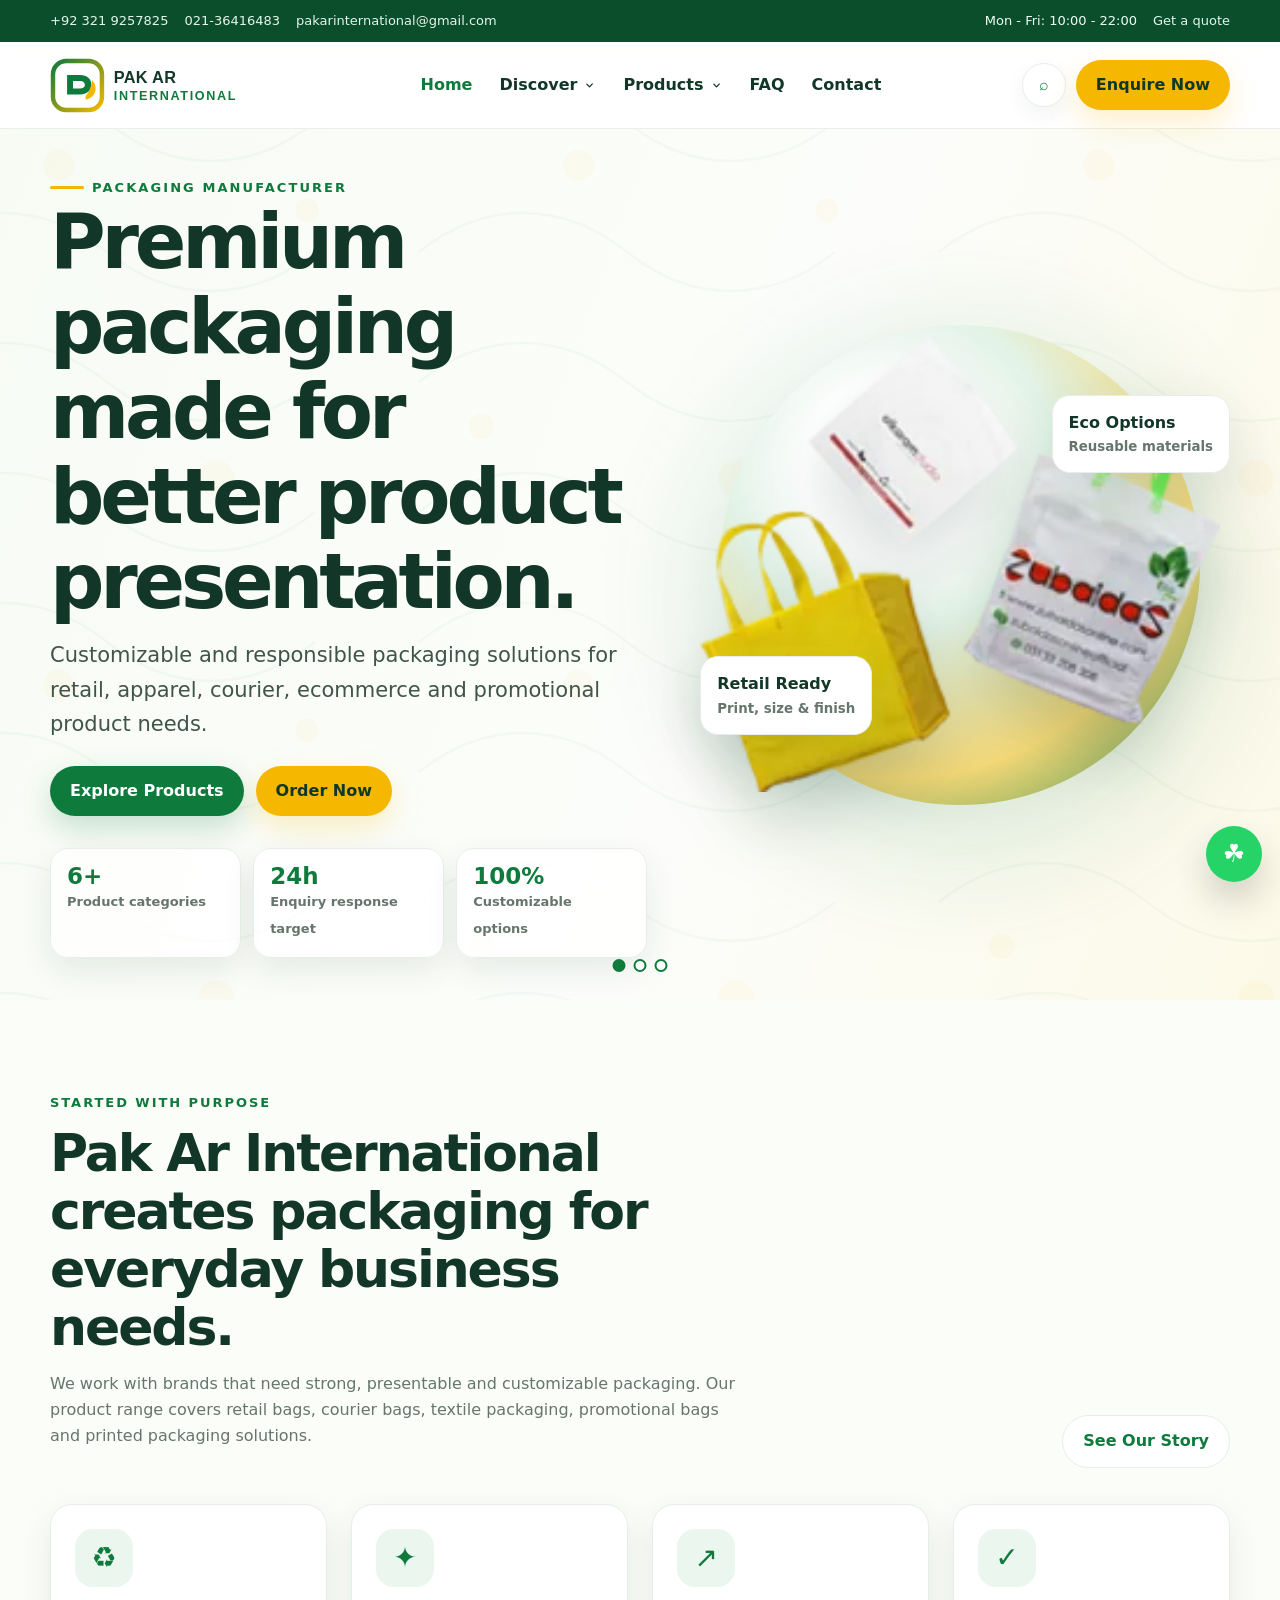
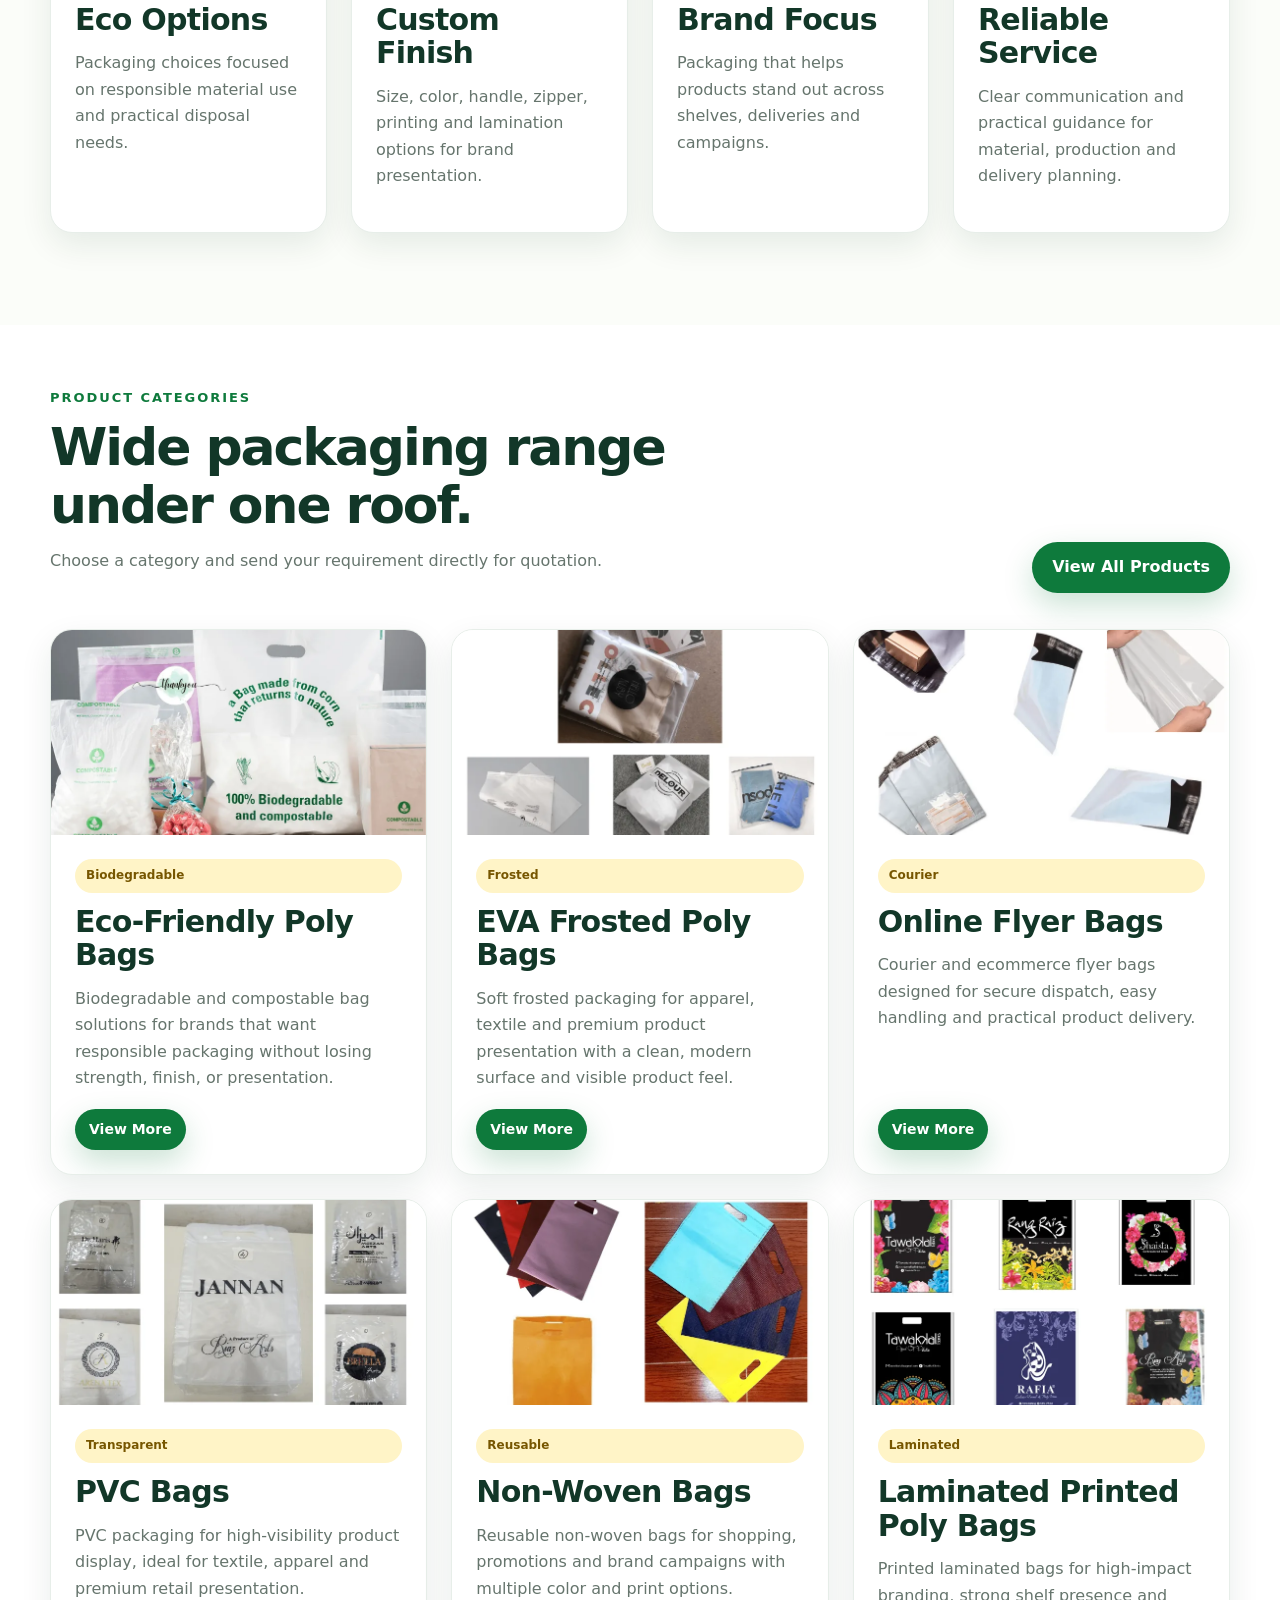
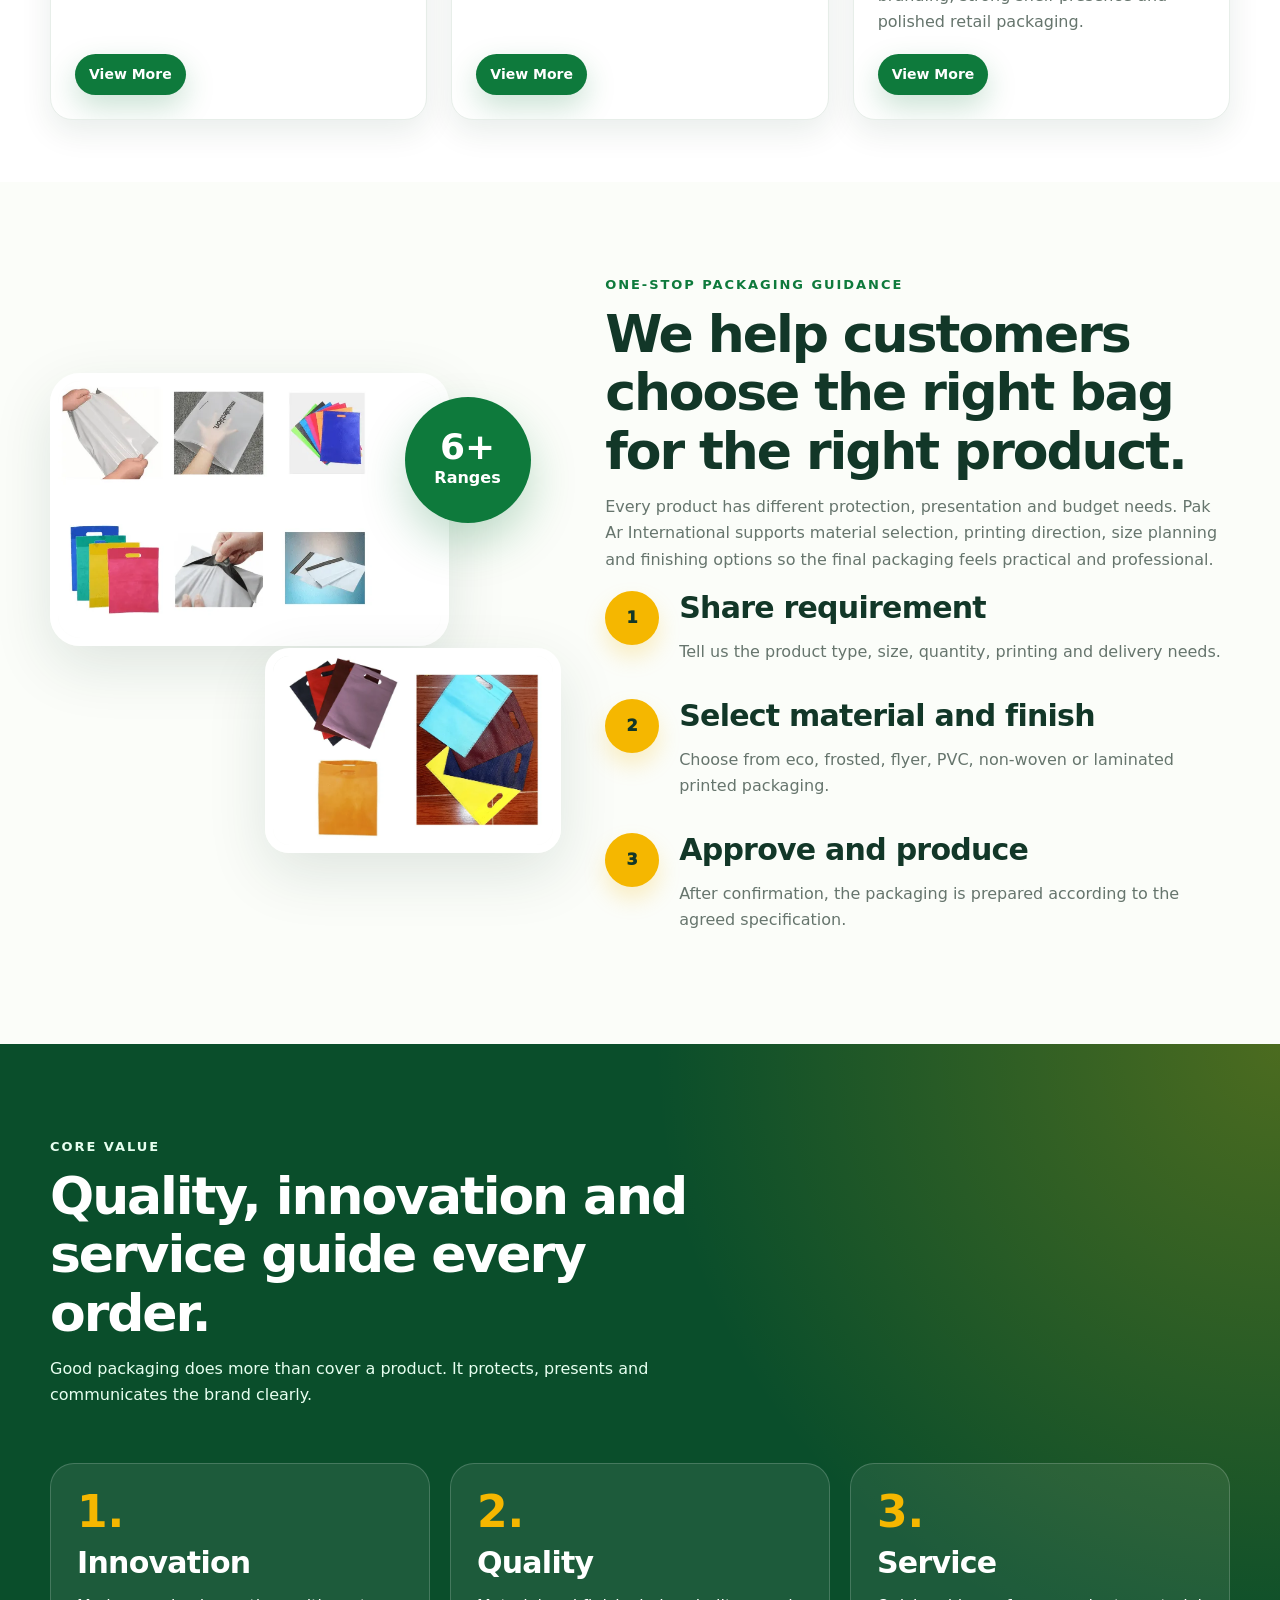
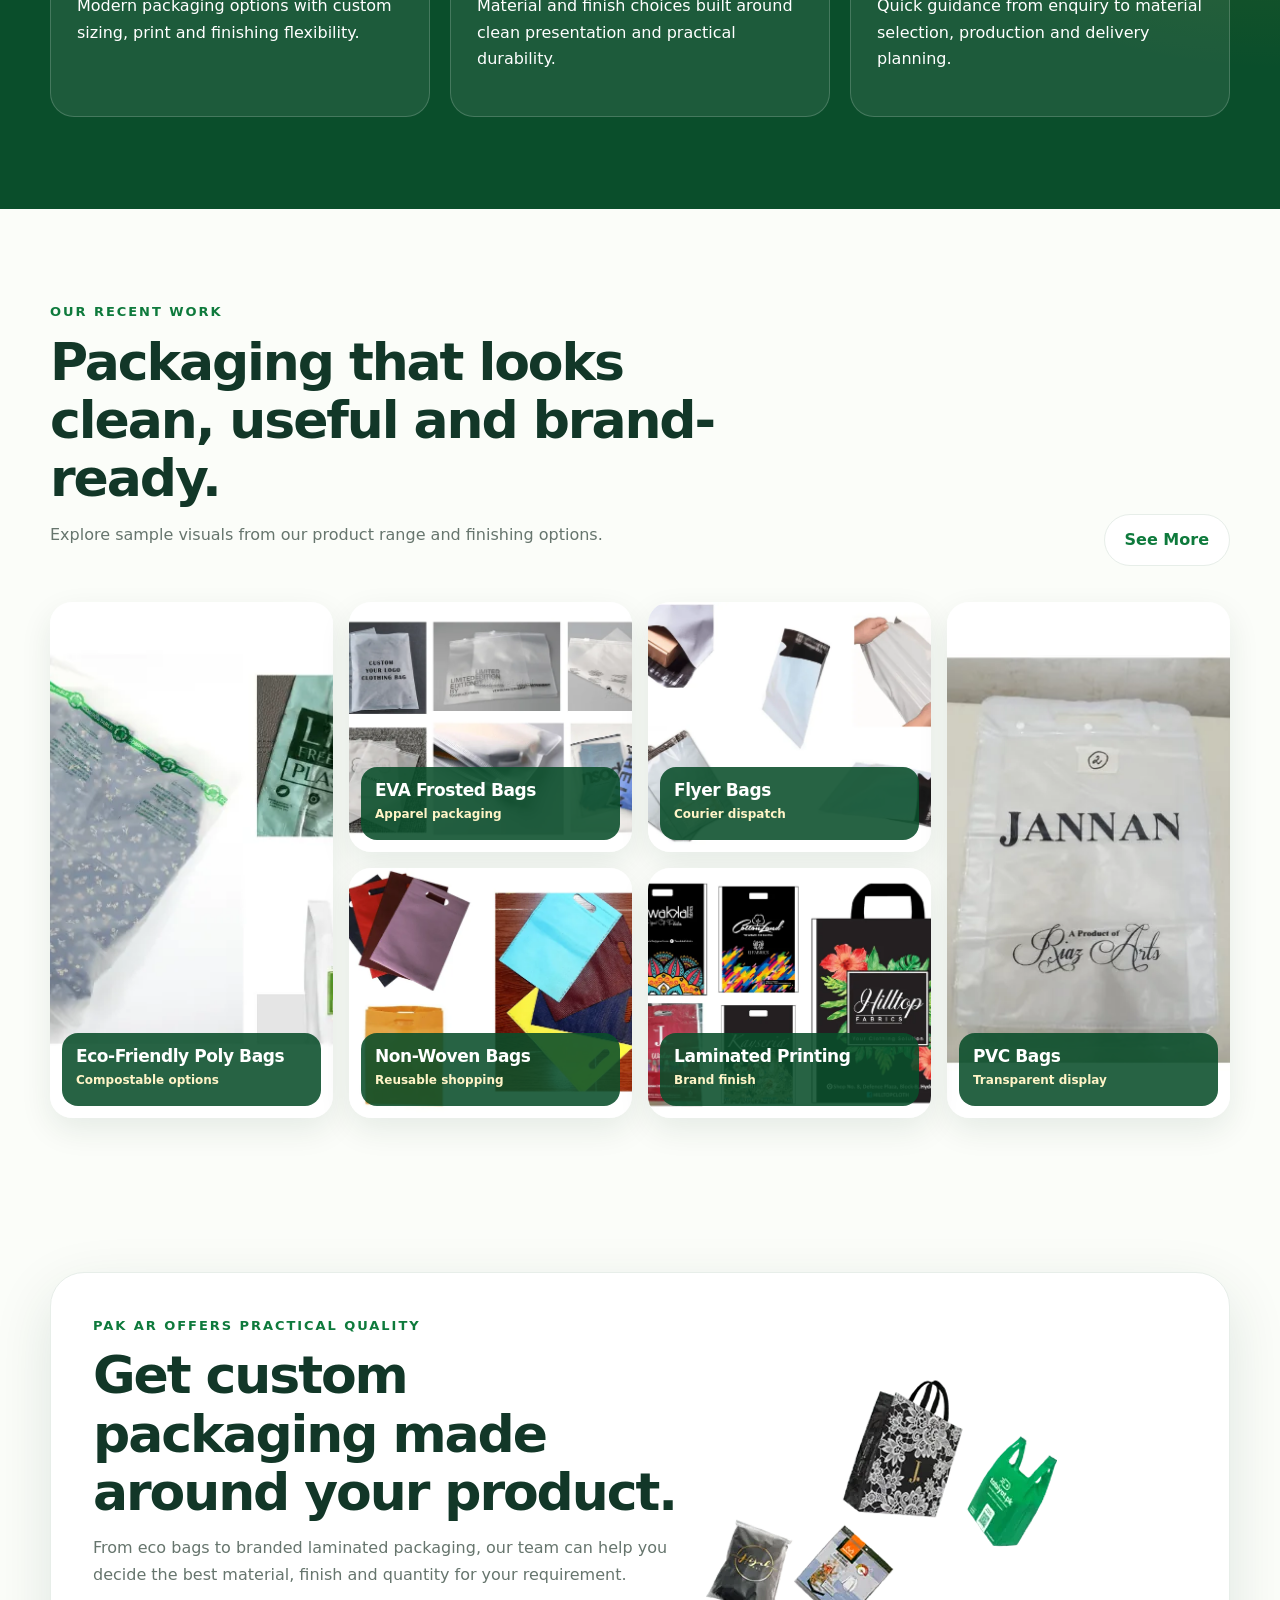
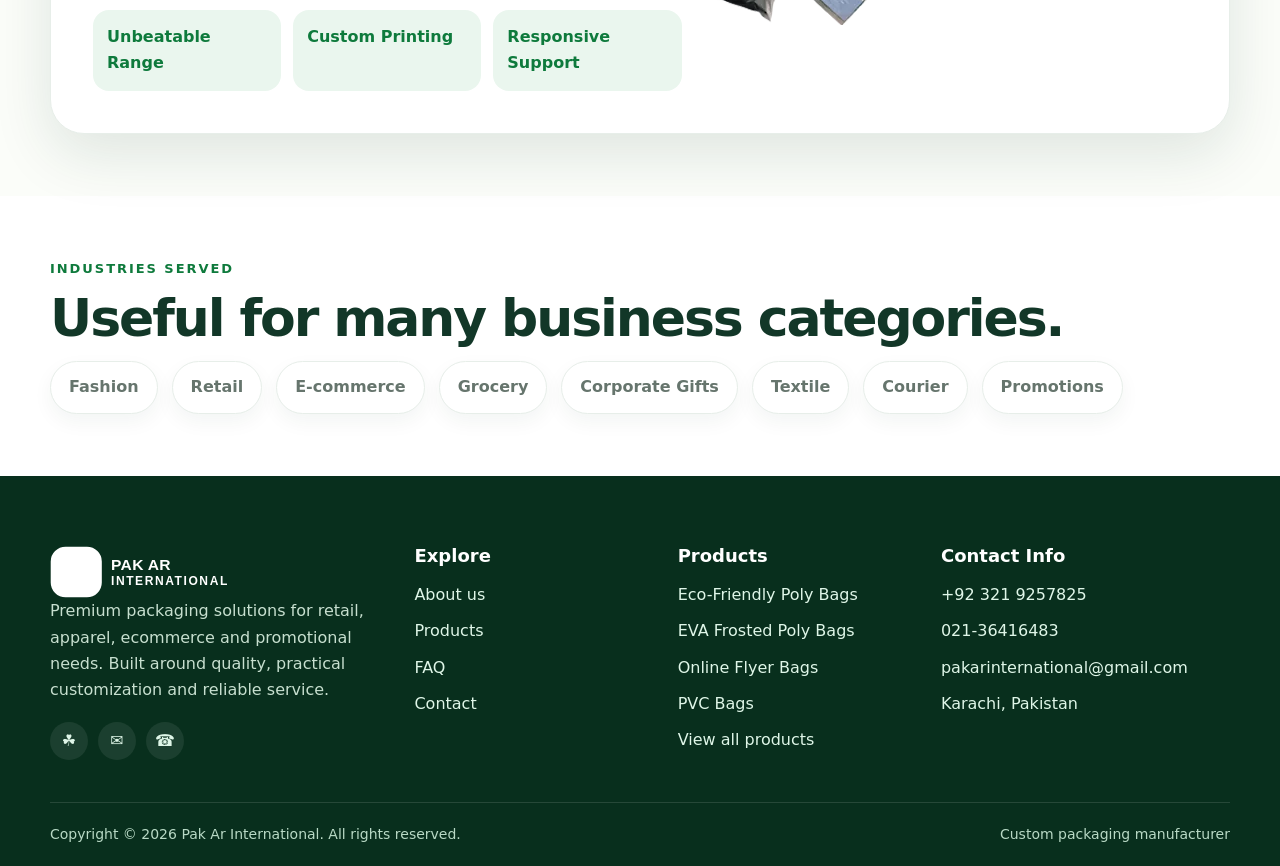
==== commit 2b977ecb: "Add files via upload" ====
--- a/index.html
+++ b/index.html
@@ -1,304 +1,242 @@
 <!doctype html>
-<html lang="en">
+<html lang="en" data-path-prefix="">
 <head>
   <meta charset="utf-8">
   <meta name="viewport" content="width=device-width, initial-scale=1">
-  <title>Pak Ar International | Packaging Solutions</title>
-  <meta name="description" content="Pak Ar International manufactures eco friendly poly bags, EVA frosted bags, online flyer bags, PVC bags, non woven bags and laminated printed packaging.">
-  <link rel="icon" href="/assets/images/favicon.svg" type="image/svg+xml">
-  <link rel="preconnect" href="https://fonts.googleapis.com">
-  <link rel="preconnect" href="https://fonts.gstatic.com" crossorigin>
-  <link href="https://fonts.googleapis.com/css2?family=Inter:wght@400;500;600;700;800;900&family=Playfair+Display:wght@700;800;900&display=swap" rel="stylesheet">
-  <link rel="stylesheet" href="/assets/css/styles.css">
+  <title>Pak Ar International | Premium Packaging Manufacturer in Karachi</title>
+  <meta name="description" content="Pak Ar International provides eco-friendly poly bags, EVA frosted bags, flyer bags, PVC bags, non-woven bags and laminated printed bags for brands and businesses.">
+  <meta name="robots" content="index, follow, max-image-preview:large">
+  <link rel="canonical" href="https://pakarinternational.com/">
+  <meta property="og:type" content="website">
+  <meta property="og:title" content="Pak Ar International | Premium Packaging Manufacturer in Karachi">
+  <meta property="og:description" content="Pak Ar International provides eco-friendly poly bags, EVA frosted bags, flyer bags, PVC bags, non-woven bags and laminated printed bags for brands and businesses.">
+  <meta property="og:url" content="https://pakarinternational.com/">
+  <meta property="og:image" content="https://pakarinternational.com/assets/images/pak-product-collage.webp">
+  <meta name="twitter:card" content="summary_large_image">
+  <link rel="icon" href="assets/images/favicon.svg" type="image/svg+xml">
+  <link rel="preload" href="assets/css/styles.css" as="style">
+  <link rel="stylesheet" href="assets/css/styles.css">
+  <script type="application/ld+json">[{"@context": "https://schema.org", "@type": "Organization", "name": "Pak Ar International", "url": "https://pakarinternational.com", "logo": "https://pakarinternational.com/assets/images/logo.svg", "email": "pakarinternational@gmail.com", "telephone": ["+92 3219257825", "021-36416483"], "description": "Packaging manufacturer offering poly bags, EVA frosted bags, flyer bags, PVC bags, non-woven bags and laminated printed bags."}, {"@context": "https://schema.org", "@type": "WebSite", "name": "Pak Ar International", "url": "https://pakarinternational.com", "potentialAction": {"@type": "SearchAction", "target": "https://pakarinternational.com/products/?s={search_term_string}", "query-input": "required name=search_term_string"}}]</script>
 </head>
 <body>
-<div class="site-progress" id="siteProgress"></div>
-<div class="topbar">
-  <div class="container topbar__inner">
-    <div class="topbar__contact">
+<a class="skip-link" href="#main">Skip to content</a>
+<div class="top-progress" aria-hidden="true"></div>
+
+<header class="topbar">
+  <div class="container">
+    <div class="topbar-list">
       <a href="tel:+923219257825">+92 321 9257825</a>
-      <a href="tel:+922136416483">021-36416483</a>
-      <a href="mailto:arint.khi@gmail.com">arint.khi@gmail.com</a>
-    </div>
-    <div class="topbar__right">
-      <span>Mon - Fri: 10:00 - 22:00</span>
-      <button class="topbar-copy" type="button" data-copy="arint.khi@gmail.com">Copy Email</button>
-    </div>
+      <a href="tel:02136416483">021-36416483</a>
+      <a href="mailto:pakarinternational@gmail.com">pakarinternational@gmail.com</a>
+    </div>
+    <div class="topbar-actions"><span>Mon - Fri: 10:00 - 22:00</span><a href="contact/">Get a quote</a></div>
+  </div>
+</header>
+<header class="header">
+  <div class="container nav-shell">
+    <a class="logo" href="" aria-label="Pak Ar International home"><img src="assets/images/logo.svg" alt="Pak Ar International"></a>
+    <nav class="nav" aria-label="Primary navigation">
+      <div class="nav-item"><a class="nav-link" href="" aria-current="page">Home</a></div>
+      <div class="nav-item has-dropdown">
+        <a class="nav-link" href="about/">Discover <svg viewBox="0 0 20 20" fill="currentColor" aria-hidden="true"><path d="M5.2 7.2a1 1 0 0 1 1.4 0L10 10.6l3.4-3.4a1 1 0 1 1 1.4 1.4l-4.1 4.1a1 1 0 0 1-1.4 0L5.2 8.6a1 1 0 0 1 0-1.4z"/></svg></a>
+        <div class="dropdown">
+          <p class="drop-title">Company</p>
+          <a href="about/">About Pak Ar<span>Our story, values and process</span></a>
+          <a href="about/#quality">Quality Approach<span>Materials, finish and service</span></a>
+          <a href="about/#sustainability">Sustainability<span>Responsible packaging options</span></a>
+        </div>
+      </div>
+      <div class="nav-item has-dropdown">
+        <a class="nav-link" href="products/">Products <svg viewBox="0 0 20 20" fill="currentColor" aria-hidden="true"><path d="M5.2 7.2a1 1 0 0 1 1.4 0L10 10.6l3.4-3.4a1 1 0 1 1 1.4 1.4l-4.1 4.1a1 1 0 0 1-1.4 0L5.2 8.6a1 1 0 0 1 0-1.4z"/></svg></a>
+        <div class="dropdown mega">
+          <div><p class="drop-title">Packaging Range</p><a href="products/eco-friendly-poly-bags/">Eco-Friendly Poly Bags<span>Biodegradable packaging</span></a><a href="products/eva-frosted-poly-bags/">EVA Frosted Poly Bags<span>Frosted packaging</span></a></div>
+          <div><p class="drop-title">Retail & Courier</p><a href="products/online-flyer-bags/">Online Flyer Bags<span>Courier packaging</span></a></div>
+          <div><p class="drop-title">Premium Finishes</p><a href="products/pvc-bags/">PVC Bags<span>Transparent packaging</span></a><a href="products/non-woven-bags/">Non-Woven Bags<span>Reusable packaging</span></a><a href="products/laminated-printed-poly-bags/">Laminated Printed Poly Bags<span>Laminated packaging</span></a></div>
+        </div>
+      </div>
+      <div class="nav-item"><a class="nav-link" href="faq/">FAQ</a></div>
+      <div class="nav-item"><a class="nav-link" href="contact/">Contact</a></div>
+    </nav>
+    <div class="nav-cta">
+      <button class="icon-btn" type="button" data-open-modal="#searchModal" aria-label="Search products">⌕</button>
+      <button class="btn btn-yellow" type="button" data-open-modal="#quoteModal">Enquire Now</button>
+      <button class="menu-btn" type="button" aria-label="Open menu" aria-expanded="false"><span></span></button>
+    </div>
+  </div>
+</header>
+
+<main id="main">
+  <section class="hero">
+    <div class="container hero-slider">
+      <article class="hero-slide active">
+        <div class="hero-content reveal in">
+          <span class="eyebrow">Packaging manufacturer</span>
+          <h1>Premium packaging made for better product presentation.</h1>
+          <p class="lead">Customizable and responsible packaging solutions for retail, apparel, courier, ecommerce and promotional product needs.</p>
+          <div class="hero-actions"><a class="btn" href="products/">Explore Products</a><button class="btn btn-yellow" type="button" data-open-modal="#quoteModal">Order Now</button></div>
+          <div class="hero-points"><div class="hero-point"><strong data-count="6" data-suffix="+">0</strong><span>Product categories</span></div><div class="hero-point"><strong data-count="24" data-suffix="h">0</strong><span>Enquiry response target</span></div><div class="hero-point"><strong data-count="100" data-suffix="%">0</strong><span>Customizable options</span></div></div>
+        </div>
+        <div class="hero-visual"><span class="orb"></span><img class="hero-product" src="assets/images/hero-bags-1.webp" alt="Custom printed packaging bags"><div class="floating-card one">Retail Ready<small>Print, size & finish</small></div><div class="floating-card two">Eco Options<small>Reusable materials</small></div></div>
+      </article>
+      <article class="hero-slide">
+        <div class="hero-content">
+          <span class="eyebrow">Flexible product range</span>
+          <h1>Bags for shopping, garments, delivery and brand promotions.</h1>
+          <p class="lead">Select from eco poly bags, courier flyers, PVC, non-woven and laminated printed packaging with practical finishing options.</p>
+          <div class="hero-actions"><a class="btn" href="products/">View Range</a><a class="btn btn-outline" href="contact/">Contact Sales</a></div>
+          <div class="hero-points"><div class="hero-point"><strong>Custom</strong><span>Artwork support</span></div><div class="hero-point"><strong>Bulk</strong><span>Order handling</span></div><div class="hero-point"><strong>Clean</strong><span>Finish quality</span></div></div>
+        </div>
+        <div class="hero-visual"><span class="orb"></span><img class="hero-product small" src="assets/images/hero-bags-2.webp" alt="Reusable promotional bags"><div class="floating-card one">Branded Bags<small>For retail campaigns</small></div><div class="floating-card two">Fast Guidance<small>Material selection</small></div></div>
+      </article>
+      <article class="hero-slide">
+        <div class="hero-content">
+          <span class="eyebrow">Smart packaging support</span>
+          <h1>Packaging that protects products and lifts your brand.</h1>
+          <p class="lead">From design guidance to final finishing, Pak Ar International helps businesses choose packaging that fits the product, budget and audience.</p>
+          <div class="hero-actions"><button class="btn" type="button" data-open-modal="#quoteModal">Get a Quote</button><a class="btn btn-outline" href="about/">Our Story</a></div>
+        </div>
+        <div class="hero-visual"><span class="orb"></span><img class="hero-product" src="assets/images/hero-pouches.webp" alt="Flexible packaging pouches and bags"><div class="floating-card one">Secure Packing<small>For everyday dispatch</small></div></div>
+      </article>
+      <div class="slider-controls"><button class="dot active" type="button" aria-label="Slide 1"></button><button class="dot" type="button" aria-label="Slide 2"></button><button class="dot" type="button" aria-label="Slide 3"></button></div>
+    </div>
+  </section>
+  <section class="section">
+    <div class="container">
+      <div class="section-head reveal"><div class="text"><p class="kicker">Started with purpose</p><h2>Pak Ar International creates packaging for everyday business needs.</h2><p>We work with brands that need strong, presentable and customizable packaging. Our product range covers retail bags, courier bags, textile packaging, promotional bags and printed packaging solutions.</p></div><a class="btn btn-outline" href="about/">See Our Story</a></div>
+      <div class="grid grid-4">
+        <div class="card reveal"><div class="card-body"><div class="icon-box">♻</div><h3>Eco Options</h3><p>Packaging choices focused on responsible material use and practical disposal needs.</p></div></div>
+        <div class="card reveal"><div class="card-body"><div class="icon-box">✦</div><h3>Custom Finish</h3><p>Size, color, handle, zipper, printing and lamination options for brand presentation.</p></div></div>
+        <div class="card reveal"><div class="card-body"><div class="icon-box">↗</div><h3>Brand Focus</h3><p>Packaging that helps products stand out across shelves, deliveries and campaigns.</p></div></div>
+        <div class="card reveal"><div class="card-body"><div class="icon-box">✓</div><h3>Reliable Service</h3><p>Clear communication and practical guidance for material, production and delivery planning.</p></div></div>
+      </div>
+    </div>
+  </section>
+  <section class="section-sm" style="background:#fff">
+    <div class="container">
+      <div class="section-head reveal"><div class="text"><p class="kicker">Product categories</p><h2>Wide packaging range under one roof.</h2><p>Choose a category and send your requirement directly for quotation.</p></div><a class="btn" href="products/">View All Products</a></div>
+      <div class="grid grid-3">
+        <article class="card service-card reveal">
+          <img src="assets/images/eco-biodegradable.webp" alt="Eco-Friendly Poly Bags">
+          <div class="card-body"><span class="badge">Biodegradable</span><h3>Eco-Friendly Poly Bags</h3><p>Biodegradable and compostable bag solutions for brands that want responsible packaging without losing strength, finish, or presentation.</p><a class="btn btn-sm" href="products/eco-friendly-poly-bags/">View More</a></div>
+        </article>
+        <article class="card service-card reveal">
+          <img src="assets/images/eva-frosted.webp" alt="EVA Frosted Poly Bags">
+          <div class="card-body"><span class="badge">Frosted</span><h3>EVA Frosted Poly Bags</h3><p>Soft frosted packaging for apparel, textile and premium product presentation with a clean, modern surface and visible product feel.</p><a class="btn btn-sm" href="products/eva-frosted-poly-bags/">View More</a></div>
+        </article>
+        <article class="card service-card reveal">
+          <img src="assets/images/flyer-bags.webp" alt="Online Flyer Bags">
+          <div class="card-body"><span class="badge">Courier</span><h3>Online Flyer Bags</h3><p>Courier and ecommerce flyer bags designed for secure dispatch, easy handling and practical product delivery.</p><a class="btn btn-sm" href="products/online-flyer-bags/">View More</a></div>
+        </article>
+        <article class="card service-card reveal">
+          <img src="assets/images/pvc-bags.webp" alt="PVC Bags">
+          <div class="card-body"><span class="badge">Transparent</span><h3>PVC Bags</h3><p>PVC packaging for high-visibility product display, ideal for textile, apparel and premium retail presentation.</p><a class="btn btn-sm" href="products/pvc-bags/">View More</a></div>
+        </article>
+        <article class="card service-card reveal">
+          <img src="assets/images/nonwoven-bags.webp" alt="Non-Woven Bags">
+          <div class="card-body"><span class="badge">Reusable</span><h3>Non-Woven Bags</h3><p>Reusable non-woven bags for shopping, promotions and brand campaigns with multiple color and print options.</p><a class="btn btn-sm" href="products/non-woven-bags/">View More</a></div>
+        </article>
+        <article class="card service-card reveal">
+          <img src="assets/images/laminated-print.webp" alt="Laminated Printed Poly Bags">
+          <div class="card-body"><span class="badge">Laminated</span><h3>Laminated Printed Poly Bags</h3><p>Printed laminated bags for high-impact branding, strong shelf presence and polished retail packaging.</p><a class="btn btn-sm" href="products/laminated-printed-poly-bags/">View More</a></div>
+        </article>
+      </div>
+    </div>
+  </section>
+  <section class="section">
+    <div class="container split">
+      <div class="image-stack reveal"><img class="main-img" src="assets/images/pak-product-collage.webp" alt="Pak Ar International packaging product collage"><img class="sub-img" src="assets/images/nonwoven-bags.webp" alt="Color non-woven bags"><div class="stamp"><div><span>6+</span>Ranges</div></div></div>
+      <div class="reveal"><p class="kicker">One-stop packaging guidance</p><h2>We help customers choose the right bag for the right product.</h2><p>Every product has different protection, presentation and budget needs. Pak Ar International supports material selection, printing direction, size planning and finishing options so the final packaging feels practical and professional.</p><div class="timeline"><div class="timeline-item"><div class="num">1</div><div><h3>Share requirement</h3><p>Tell us the product type, size, quantity, printing and delivery needs.</p></div></div><div class="timeline-item"><div class="num">2</div><div><h3>Select material and finish</h3><p>Choose from eco, frosted, flyer, PVC, non-woven or laminated printed packaging.</p></div></div><div class="timeline-item"><div class="num">3</div><div><h3>Approve and produce</h3><p>After confirmation, the packaging is prepared according to the agreed specification.</p></div></div></div></div>
+    </div>
+  </section>
+  <section class="section value-band">
+    <div class="container">
+      <div class="section-head reveal"><div class="text"><p class="kicker">Core value</p><h2>Quality, innovation and service guide every order.</h2><p>Good packaging does more than cover a product. It protects, presents and communicates the brand clearly.</p></div></div>
+      <div class="values"><div class="value-card reveal"><b>1.</b><h3>Innovation</h3><p>Modern packaging options with custom sizing, print and finishing flexibility.</p></div><div class="value-card reveal"><b>2.</b><h3>Quality</h3><p>Material and finish choices built around clean presentation and practical durability.</p></div><div class="value-card reveal"><b>3.</b><h3>Service</h3><p>Quick guidance from enquiry to material selection, production and delivery planning.</p></div></div>
+    </div>
+  </section>
+  <section class="section">
+    <div class="container">
+      <div class="section-head reveal"><div class="text"><p class="kicker">Our recent work</p><h2>Packaging that looks clean, useful and brand-ready.</h2><p>Explore sample visuals from our product range and finishing options.</p></div><a class="btn btn-outline" href="products/">See More</a></div>
+      <div class="work-grid">
+        <a class="work-item reveal" href="products/eco-friendly-poly-bags/"><img src="assets/images/eco-range.webp" alt="Eco-friendly poly bags"><div class="work-caption"><h3>Eco-Friendly Poly Bags</h3><span>Compostable options</span></div></a>
+        <a class="work-item reveal" href="products/eva-frosted-poly-bags/"><img src="assets/images/eva-detail.webp" alt="EVA frosted clothing bags"><div class="work-caption"><h3>EVA Frosted Bags</h3><span>Apparel packaging</span></div></a>
+        <a class="work-item reveal" href="products/online-flyer-bags/"><img src="assets/images/flyer-bags.webp" alt="Online flyer courier bags"><div class="work-caption"><h3>Flyer Bags</h3><span>Courier dispatch</span></div></a>
+        <a class="work-item reveal" href="products/pvc-bags/"><img src="assets/images/pvc-bags.webp" alt="PVC bags for retail"><div class="work-caption"><h3>PVC Bags</h3><span>Transparent display</span></div></a>
+        <a class="work-item reveal" href="products/non-woven-bags/"><img src="assets/images/nonwoven-bags.webp" alt="Non-woven shopping bags"><div class="work-caption"><h3>Non-Woven Bags</h3><span>Reusable shopping</span></div></a>
+        <a class="work-item reveal" href="products/laminated-printed-poly-bags/"><img src="assets/images/laminated-showcase.webp" alt="Laminated printed poly bags"><div class="work-caption"><h3>Laminated Printing</h3><span>Brand finish</span></div></a>
+      </div>
+    </div>
+  </section>
+  <section class="section-sm">
+    <div class="container quality-cta reveal">
+      <div><p class="kicker">Pak Ar offers practical quality</p><h2>Get custom packaging made around your product.</h2><p>From eco bags to branded laminated packaging, our team can help you decide the best material, finish and quantity for your requirement.</p><div class="quality-list"><div>Unbeatable Range</div><div>Custom Printing</div><div>Responsive Support</div></div></div>
+      <div><img src="assets/images/hero-bags-3.webp" alt="Branded packaging bags"></div>
+    </div>
+  </section>
+  <section class="section-sm" style="background:#fff">
+    <div class="container reveal"><p class="kicker">Industries served</p><h2>Useful for many business categories.</h2><div class="clients"><span class="client-pill">Fashion</span><span class="client-pill">Retail</span><span class="client-pill">E-commerce</span><span class="client-pill">Grocery</span><span class="client-pill">Corporate Gifts</span><span class="client-pill">Textile</span><span class="client-pill">Courier</span><span class="client-pill">Promotions</span></div></div>
+  </section>
+</main>
+
+<footer class="footer">
+  <div class="container">
+    <div class="footer-grid">
+      <div>
+        <img class="footer-logo" src="assets/images/logo.svg" alt="Pak Ar International">
+        <p>Premium packaging solutions for retail, apparel, ecommerce and promotional needs. Built around quality, practical customization and reliable service.</p>
+        <div class="socials"><a href="https://wa.me/923219257825" aria-label="WhatsApp">☘</a><a href="mailto:pakarinternational@gmail.com" aria-label="Email">✉</a><a href="tel:+923219257825" aria-label="Call">☎</a></div>
+      </div>
+      <div>
+        <h4>Explore</h4>
+        <ul><li><a href="about/">About us</a></li><li><a href="products/">Products</a></li><li><a href="faq/">FAQ</a></li><li><a href="contact/">Contact</a></li></ul>
+      </div>
+      <div>
+        <h4>Products</h4>
+        <ul><li><a href="products/eco-friendly-poly-bags/">Eco-Friendly Poly Bags</a></li><li><a href="products/eva-frosted-poly-bags/">EVA Frosted Poly Bags</a></li><li><a href="products/online-flyer-bags/">Online Flyer Bags</a></li><li><a href="products/pvc-bags/">PVC Bags</a></li><li><a href="products/">View all products</a></li></ul>
+      </div>
+      <div>
+        <h4>Contact Info</h4>
+        <ul><li><a href="tel:+923219257825">+92 321 9257825</a></li><li><a href="tel:02136416483">021-36416483</a></li><li><a href="mailto:pakarinternational@gmail.com">pakarinternational@gmail.com</a></li><li>Karachi, Pakistan</li></ul>
+      </div>
+    </div>
+    <div class="footer-bottom"><span>Copyright © 2026 Pak Ar International. All rights reserved.</span><span>Custom packaging manufacturer</span></div>
+  </div>
+</footer>
+<a class="whatsapp-float" href="https://wa.me/923219257825?text=Hello%20Pak%20Ar%20International,%20I%20want%20to%20discuss%20packaging%20requirements." aria-label="Chat on WhatsApp">☘</a>
+<button class="back-top" type="button" aria-label="Back to top">↑</button>
+<div class="modal search-modal" id="searchModal" aria-hidden="true">
+  <div class="modal-backdrop"></div>
+  <div class="modal-box" role="dialog" aria-modal="true" aria-labelledby="searchTitle">
+    <button class="modal-close" type="button" aria-label="Close">×</button>
+    <h2 id="searchTitle">Search products</h2>
+    <div class="search-field"><input id="siteSearch" type="search" placeholder="Search eco bags, flyer bags, PVC, non-woven..."><svg width="20" height="20" viewBox="0 0 24 24" fill="none" stroke="currentColor" stroke-width="2"><circle cx="11" cy="11" r="7"></circle><path d="m20 20-3.5-3.5"></path></svg></div>
+    <div id="suggestions" class="suggestions"></div>
   </div>
 </div>
-<header class="header" data-header>
-  <nav class="container nav" aria-label="Main navigation">
-    <a class="logo" href="/" aria-label="Pak Ar International home">
-      <span class="logo__mark">PA</span>
-      <span class="logo__text"><strong>Pak Ar International</strong><small>Packaging Solutions</small></span>
-    </a>
-    <button class="nav-toggle" type="button" aria-label="Open menu" aria-expanded="false" aria-controls="navMenu"><span></span><span></span><span></span></button>
-    <div class="nav__menu" id="navMenu">
-      <a class="nav__link is-active" href="/">Home</a>
-      <a class="nav__link" href="/about/">About</a>
-      <div class="dropdown" data-dropdown>
-        <button class="dropdown__button" type="button" aria-expanded="false">Products <span aria-hidden="true">⌄</span></button>
-        <div class="dropdown__menu">
-          <a href="/products/">All Products</a>
-          <a href="/products/eco-friendly-poly-bags/">Eco Friendly Poly Bags</a>
-<a href="/products/eva-frosted-poly-bags/">EVA Frosted Poly Bags</a>
-<a href="/products/online-flyer-bags/">Online Flyer Bags</a>
-<a href="/products/pvc-bags/">PVC Bags</a>
-<a href="/products/non-woven-bags/">Non Woven Bags</a>
-<a href="/products/laminated-printed-poly-bags/">Laminated Printed Poly Bags</a>
-        </div>
-      </div>
-      <a class="nav__link" href="/faq/">FAQ</a>
-      <a class="nav__link" href="/contact/">Contact</a>
-      <button class="btn btn--primary nav-quote" type="button" data-open-modal>Enquire Now</button>
-    </div>
-  </nav>
-</header>
-<main>
-
-<section class="hero">
-  <div class="container hero__grid">
-    <div class="hero__content reveal">
-      <span class="hero__badge">Established 2003 · Custom Packaging Manufacturer</span>
-      <h1>Premium packaging made for better product presentation.</h1>
-      <p>Pak Ar International manufactures practical, customizable and responsible packaging solutions for retail, apparel, courier, promotional and premium product needs.</p>
-      <div class="hero__actions">
-        <a class="btn btn--primary" href="/products/">Explore Products</a>
-        <button class="btn btn--outline" type="button" data-open-modal>Get a Quote</button>
-      </div>
-      <div class="hero__stats">
-        <div><strong data-count="2003">0</strong><span>Established</span></div>
-        <div><strong data-count="6" data-suffix="+">0</strong><span>Product Lines</span></div>
-        <div><strong data-count="24" data-suffix="h">0</strong><span>Response Goal</span></div>
-      </div>
-    </div>
-    <div class="hero__visual reveal">
-      <img src="/assets/images/hero-packaging.svg" alt="Packaging bags and sustainable packaging illustration">
-      <div class="floating-note"><strong>Custom size, colour & print</strong><span>Plan the complete bag style around your product.</span></div>
-    </div>
-  </div>
-</section>
-
-<section class="service-strip">
-  <div class="container service-strip__grid">
-    <div class="mini-card reveal"><span>01</span><h3>Eco Options</h3><p>Material choices for cleaner and responsible packaging.</p></div>
-    <div class="mini-card reveal"><span>02</span><h3>Custom Printing</h3><p>Logo placement, colour planning and brand-ready finishes.</p></div>
-    <div class="mini-card reveal"><span>03</span><h3>Retail Ready</h3><p>Packaging for stores, boutiques, events and product display.</p></div>
-    <div class="mini-card reveal"><span>04</span><h3>Courier Friendly</h3><p>Flyer bags and dispatch packaging for online selling.</p></div>
-  </div>
-</section>
-
-<section class="section">
-  <div class="container split">
-    <div class="content-block reveal">
-      <span class="section-eyebrow">About the company</span>
-      <h2>Packaging with a clean finish and practical performance.</h2>
-      <p>From eco friendly poly bags to laminated printed packaging, the company focuses on solutions that protect products, support brand presentation and stay practical for day-to-day business use.</p>
-      <div class="info-grid">
-        <div><strong>Retail</strong><span>Shopping, apparel and counter bags</span></div>
-        <div><strong>E-commerce</strong><span>Courier and dispatch flyer bags</span></div>
-        <div><strong>Premium</strong><span>Clear, frosted and laminated packaging</span></div>
-        <div><strong>Promotional</strong><span>Reusable and branded giveaway bags</span></div>
-      </div>
-    </div>
-    <div class="process-card reveal">
-      <span class="section-eyebrow">How orders move</span>
-      <div class="timeline">
-        <div><b>1</b><h3>Requirement</h3><p>Share product type, size, material and printing details.</p></div>
-        <div><b>2</b><h3>Sample Direction</h3><p>Finalize the bag style, thickness, closure and artwork placement.</p></div>
-        <div><b>3</b><h3>Production</h3><p>Manufacturing begins after approval of specifications and branding details.</p></div>
-        <div><b>4</b><h3>Delivery</h3><p>Prepared packaging is handed over for pickup or delivery coordination.</p></div>
-      </div>
-    </div>
-  </div>
-</section>
-
-<section class="section section--light">
-  <div class="container section-head">
-    <div>
-      <span class="section-eyebrow">Product Range</span>
-      <h2>Choose the right bag for your brand.</h2>
-      <p>Browse product categories and send a direct enquiry for custom size, printing, colour and quantity.</p>
-    </div>
-    <a class="btn btn--dark" href="/products/">View All Products</a>
-  </div>
-  <div class="container products-grid products-grid--home">
-    <article class="product-card reveal" data-product-card data-title="Eco Friendly Poly Bags" data-category="eco retail">
-          <a class="product-card__media" href="/products/eco-friendly-poly-bags/" aria-label="View Eco Friendly Poly Bags">
-            <img src="/assets/images/eco.svg" alt="Eco Friendly Poly Bags">
-          </a>
-          <div class="product-card__body">
-            <div class="product-card__top">
-              <span>Eco</span>
-              <button class="compare-btn" type="button" data-compare="Eco Friendly Poly Bags" aria-label="Add Eco Friendly Poly Bags to compare">Compare</button>
-            </div>
-            <h3>Eco Friendly Poly Bags</h3>
-            <p>Bio-based and biodegradable bag options for brands that want cleaner retail packaging with a practical finish.</p>
-            <div class="card-actions">
-              <a class="text-link" href="/products/eco-friendly-poly-bags/">View details</a>
-              <button class="text-link as-button" type="button" data-open-modal data-product="Eco Friendly Poly Bags">Ask for quote</button>
-            </div>
-          </div>
-        </article>
-<article class="product-card reveal" data-product-card data-title="EVA Frosted Poly Bags" data-category="apparel premium">
-          <a class="product-card__media" href="/products/eva-frosted-poly-bags/" aria-label="View EVA Frosted Poly Bags">
-            <img src="/assets/images/eva.svg" alt="EVA Frosted Poly Bags">
-          </a>
-          <div class="product-card__body">
-            <div class="product-card__top">
-              <span>Apparel</span>
-              <button class="compare-btn" type="button" data-compare="EVA Frosted Poly Bags" aria-label="Add EVA Frosted Poly Bags to compare">Compare</button>
-            </div>
-            <h3>EVA Frosted Poly Bags</h3>
-            <p>Soft frosted EVA / PEVA bags with a neat premium look for garments, linens, travel sets and display packaging.</p>
-            <div class="card-actions">
-              <a class="text-link" href="/products/eva-frosted-poly-bags/">View details</a>
-              <button class="text-link as-button" type="button" data-open-modal data-product="EVA Frosted Poly Bags">Ask for quote</button>
-            </div>
-          </div>
-        </article>
-<article class="product-card reveal" data-product-card data-title="Online Flyer Bags" data-category="courier ecommerce">
-          <a class="product-card__media" href="/products/online-flyer-bags/" aria-label="View Online Flyer Bags">
-            <img src="/assets/images/flyer.svg" alt="Online Flyer Bags">
-          </a>
-          <div class="product-card__body">
-            <div class="product-card__top">
-              <span>Courier</span>
-              <button class="compare-btn" type="button" data-compare="Online Flyer Bags" aria-label="Add Online Flyer Bags to compare">Compare</button>
-            </div>
-            <h3>Online Flyer Bags</h3>
-            <p>Courier flyer bags for online sellers and delivery businesses that need secure dispatch and professional presentation.</p>
-            <div class="card-actions">
-              <a class="text-link" href="/products/online-flyer-bags/">View details</a>
-              <button class="text-link as-button" type="button" data-open-modal data-product="Online Flyer Bags">Ask for quote</button>
-            </div>
-          </div>
-        </article>
-  </div>
-</section>
-
-<section class="section">
-  <div class="container quote-builder reveal" data-quote-builder>
-    <div>
-      <span class="section-eyebrow">Quick Product Guide</span>
-      <h2>Find a suitable packaging direction.</h2>
-      <p>Select a business need and the guide will suggest a common product type to start with.</p>
-    </div>
-    <div class="builder-panel">
-      <label>I need packaging for
-        <select data-guide-select>
-          <option value="retail">Retail shop or boutique</option>
-          <option value="courier">Online order dispatch</option>
-          <option value="premium">Premium product display</option>
-          <option value="promo">Event or promotional giveaway</option>
-          <option value="food">Food or shelf packaging</option>
-        </select>
-      </label>
-      <div class="guide-result" data-guide-result>
-        <strong>Suggested: Eco Friendly Poly Bags</strong>
-        <p>A practical starting point for retail packaging with custom print and size options.</p>
-      </div>
-      <button class="btn btn--primary" type="button" data-open-modal>Discuss Requirement</button>
-    </div>
-  </div>
-</section>
-
-<section class="section section--dark">
-  <div class="container cta reveal">
-    <span class="section-eyebrow">Need custom packaging?</span>
-    <h2>Share your size, quantity and artwork direction.</h2>
-    <p>The enquiry form opens a ready WhatsApp message so the conversation can start quickly.</p>
-    <button class="btn btn--gold" type="button" data-open-modal>Start Enquiry</button>
-  </div>
-</section>
-
-</main>
-<footer class="footer">
-  <div class="container footer__grid">
-    <div>
-      <a class="logo logo--footer" href="/">
-        <span class="logo__mark">PA</span>
-        <span class="logo__text"><strong>Pak Ar International</strong><small>Packaging Solutions</small></span>
-      </a>
-      <p>Packaging built for retail, courier, apparel, promotional and premium product needs.</p>
-      <div class="footer-badges"><span>Custom Sizes</span><span>Brand Printing</span><span>Eco Options</span></div>
-    </div>
-    <div>
-      <h3>Pages</h3>
-      <ul class="footer-links">
-        <li><a href="/about/">About</a></li>
-        <li><a href="/products/">Products</a></li>
-        <li><a href="/faq/">FAQ</a></li>
-        <li><a href="/contact/">Contact</a></li>
-      </ul>
-    </div>
-    <div>
-      <h3>Products</h3>
-      <ul class="footer-links footer-links--two"><li><a href="/products/eco-friendly-poly-bags/">Eco Friendly Poly Bags</a></li>
-<li><a href="/products/eva-frosted-poly-bags/">EVA Frosted Poly Bags</a></li>
-<li><a href="/products/online-flyer-bags/">Online Flyer Bags</a></li>
-<li><a href="/products/pvc-bags/">PVC Bags</a></li>
-<li><a href="/products/non-woven-bags/">Non Woven Bags</a></li>
-<li><a href="/products/laminated-printed-poly-bags/">Laminated Printed Poly Bags</a></li></ul>
-    </div>
-    <div>
-      <h3>Get in touch</h3>
-      <ul class="footer-links">
-        <li><a href="tel:+923219257825">+92 321 9257825</a></li>
-        <li><a href="tel:+922136416483">021-36416483</a></li>
-        <li><a href="mailto:arint.khi@gmail.com">arint.khi@gmail.com</a></li>
-        <li>Mon - Fri: 10:00 - 22:00</li>
-      </ul>
-      <button class="btn btn--gold footer-btn" type="button" data-open-modal>Request Quote</button>
-    </div>
-  </div>
-  <div class="container footer__bottom">
-    <p>© <span id="year"></span> Pak Ar International. All rights reserved.</p>
-    <a href="/contact/">Directions</a>
-  </div>
-</footer>
-
-<div class="modal" id="enquiryModal" aria-hidden="true" role="dialog" aria-label="Product enquiry form">
-  <div class="modal__panel" role="document">
-    <button class="modal__close" type="button" data-close-modal aria-label="Close enquiry form">×</button>
-    <span class="section-eyebrow">Quick Enquiry</span>
-    <h2>Tell us what you need</h2>
-    <p>Share your product, quantity and contact details. The message will open in WhatsApp so you can send it directly.</p>
-    <form class="form" data-contact-form>
-      <div class="form-grid">
-        <label>Full Name<input type="text" name="name" autocomplete="name" required></label>
-        <label>Phone Number<input type="tel" name="phone" autocomplete="tel" required></label>
-      </div>
-      <div class="form-grid">
-        <label>Email Address<input type="email" name="email" autocomplete="email"></label>
-        <label>Product
-          <select name="product" data-product-select>
-            <option>General Packaging</option>
-            <option>Eco Friendly Poly Bags</option><option>EVA Frosted Poly Bags</option><option>Online Flyer Bags</option><option>PVC Bags</option><option>Non Woven Bags</option><option>Laminated Printed Poly Bags</option>
-          </select>
-        </label>
-      </div>
-      <label>Quantity Range
-        <select name="quantity">
-          <option>Not sure yet</option>
-          <option>Below 1,000 pcs</option>
-          <option>1,000 - 5,000 pcs</option>
-          <option>5,000 - 20,000 pcs</option>
-          <option>20,000+ pcs</option>
-        </select>
-      </label>
-      <label>Message<textarea name="message" rows="4" ="Size, material, colour, printing or delivery details" required></textarea></label>
-      <button class="btn btn--primary form-submit" type="submit">Open WhatsApp Message</button>
-    </form>
+<div class="modal" id="quoteModal" aria-hidden="true">
+  <div class="modal-backdrop"></div>
+  <div class="modal-box" role="dialog" aria-modal="true" aria-labelledby="quoteTitle">
+    <button class="modal-close" type="button" aria-label="Close">×</button>
+    <h2 id="quoteTitle">Request a packaging quote</h2>
+    <p>Share the product type, size and quantity. The team will review your requirement and respond as soon as possible.</p>
+    
+<form class="form-grid" action="https://formsubmit.co/pakarinternational@gmail.com" method="POST" data-validate>
+  <input type="hidden" name="_subject" value="New packaging enquiry from website">
+  <input type="hidden" name="_template" value="table">
+  <input type="hidden" name="_captcha" value="false">
+  <input type="hidden" name="_next" value="https://pakarinternational.com/thank-you/">
+  <div class="field"><label for="m-name">Name</label><input id="m-name" name="name" type="text" placeholder="Your name" required></div>
+  <div class="field"><label for="m-phone">Phone</label><input id="m-phone" name="phone" type="tel" placeholder="Phone / WhatsApp" required></div>
+  <div class="field"><label for="m-email">Email</label><input id="m-email" name="email" type="email" placeholder="Email address"></div>
+  <div class="field"><label for="m-product">Product</label><select id="m-product" name="product" required><option value="">Select product</option><option value="Eco-Friendly Poly Bags">Eco-Friendly Poly Bags</option><option value="EVA Frosted Poly Bags">EVA Frosted Poly Bags</option><option value="Online Flyer Bags">Online Flyer Bags</option><option value="PVC Bags">PVC Bags</option><option value="Non-Woven Bags">Non-Woven Bags</option><option value="Laminated Printed Poly Bags">Laminated Printed Poly Bags</option></select></div>
+  <div class="field"><label for="m-qty">Quantity</label><input id="m-qty" name="quantity" type="text" placeholder="Example: 5,000 pieces"></div>
+  <div class="field"><label for="m-size">Size</label><input id="m-size" name="size" type="text" placeholder="Example: 10 x 14 inch"></div>
+  <div class="field full"><label for="m-message">Requirement</label><textarea id="m-message" name="message" placeholder="Tell us about material, print, colors, handle, zipper or delivery details" required></textarea></div>
+  <div class="field full"><button class="btn" type="submit">Submit Enquiry</button></div>
+</form>
   </div>
 </div>
-
-<div class="compare-dock" id="compareDock" aria-live="polite">
-  <div><strong>Compare list</strong><span id="compareText">No product selected</span></div>
-  <button type="button" id="clearCompare">Clear</button>
-</div>
-<button class="backtop" id="backTop" type="button" aria-label="Back to top">↑</button>
-<div class="toast" id="toast" role="status" aria-live="polite"></div>
-<script src="/assets/js/app.js"></script>
+<div class="lightbox"><img src="" alt="Preview"></div>
+<script src="assets/js/app.js" defer></script>
 </body>
-</html>
+</html>
--- a/assets/css/styles.css
+++ b/assets/css/styles.css
@@ -1,59 +1,51 @@
-
 :root{
-  --green-950:#06261d;
-  --green-900:#0b3a2c;
-  --green-800:#14513f;
-  --green-700:#1b6a50;
-  --green-100:#e8f4eb;
-  --green-50:#f5fbf6;
-  --gold:#c89e31;
-  --gold-2:#f4ca61;
-  --cream:#fbf8ed;
+  --green:#0e7a3c;
+  --green-dark:#0a4e2b;
+  --green-soft:#eaf6ee;
+  --yellow:#f5b700;
+  --yellow-soft:#fff4c7;
+  --ink:#123728;
+  --muted:#66756d;
+  --line:#e7eee9;
+  --bg:#fbfdf9;
   --white:#ffffff;
-  --ink:#17231f;
-  --muted:#66736e;
-  --line:rgba(10,50,37,.13);
-  --shadow:0 24px 70px rgba(6,38,29,.14);
-  --soft-shadow:0 14px 40px rgba(6,38,29,.10);
-  --radius:26px;
-  --container:1180px;
+  --shadow:0 20px 60px rgba(15,55,38,.12);
+  --shadow-soft:0 12px 32px rgba(15,55,38,.09);
+  --radius:22px;
+  --radius-sm:14px;
+  --max:1180px;
+  --font:Inter, ui-sans-serif, system-ui, -apple-system, BlinkMacSystemFont, "Segoe UI", Arial, sans-serif;
 }
 *{box-sizing:border-box}
-html{scroll-behavior:smooth;font-size:16px}
-body{margin:0;font-family:Inter,system-ui,-apple-system,Segoe UI,Arial,sans-serif;color:var(--ink);background:var(--cream);line-height:1.65;overflow-x:hidden}
-body.menu-open{overflow:hidden}
+html{scroll-behavior:smooth}
+body{margin:0;font-family:var(--font);background:var(--bg);color:var(--ink);line-height:1.65;overflow-x:hidden}
 a{color:inherit;text-decoration:none}
-img{max-width:100%;display:block}
-button,input,textarea,select{font:inherit}
+img{max-width:100%;display:block;height:auto}
+button,input,select,textarea{font:inherit}
 button{cursor:pointer}
-.container{width:min(var(--container),calc(100% - 40px));margin-inline:auto}
-.site-progress{position:fixed;left:0;top:0;height:3px;width:0;background:linear-gradient(90deg,var(--gold),var(--green-700));z-index:1000}
-.topbar{background:var(--green-950);color:rgba(255,255,255,.86);font-size:.86rem}
-.topbar__inner{min-height:42px;display:flex;align-items:center;justify-content:space-between;gap:16px}
-.topbar__contact,.topbar__right{display:flex;align-items:center;gap:16px;flex-wrap:wrap}
-.topbar a:hover{color:var(--gold-2)}
-.topbar-copy{border:1px solid rgba(255,255,255,.18);background:rgba(255,255,255,.08);color:#fff;border-radius:999px;padding:5px 11px}
-.header{position:sticky;top:0;z-index:900;background:rgba(251,248,237,.9);backdrop-filter:blur(16px);border-bottom:1px solid var(--line);transition:box-shadow .25s ease,background .25s ease}
-.header.is-scrolled{box-shadow:0 12px 35px rgba(6,38,29,.09);background:rgba(255,255,255,.92)}
-.nav{min-height:82px;display:flex;align-items:center;justify-content:space-between;gap:18px;position:relative}
-.logo{display:inline-flex;align-items:center;gap:12px;min-width:0}
-.logo__mark{width:48px;height:48px;border-radius:16px;display:grid;place-items:center;background:linear-gradient(135deg,var(--green-950),var(--green-700));color:var(--gold-2);font-family:"Playfair Display",Georgia,serif;font-size:1.4rem;font-weight:900;box-shadow:0 12px 26px rgba(6,38,29,.18);flex:0 0 auto}
-.logo__text{min-width:0}
-.logo__text strong{display:block;font-weight:900;letter-spacing:-.04em;color:var(--green-950);line-height:1.05;white-space:nowrap}
-.logo__text small{display:block;color:var(--muted);text-transform:uppercase;letter-spacing:.15em;font-size:.62rem;font-weight:800;margin-top:4px;white-space:nowrap}
-.nav__menu{display:flex;align-items:center;gap:7px}
-.nav__link,.dropdown__button{border:0;background:transparent;color:var(--ink);font-weight:850;font-size:.95rem;padding:12px 14px;border-radius:999px;display:inline-flex;align-items:center;gap:6px;line-height:1}
-.nav__link:hover,.nav__link.is-active,.dropdown__button:hover,.dropdown__button.is-active{background:#fff;color:var(--green-800);box-shadow:0 8px 22px rgba(6,38,29,.08)}
-.nav-quote{margin-left:5px}
-.dropdown{position:relative}.dropdown__menu{position:absolute;left:0;top:calc(100% + 12px);width:300px;padding:12px;border:1px solid var(--line);border-radius:20px;background:rgba(255,255,255,.98);box-shadow:var(--shadow);opacity:0;visibility:hidden;transform:translateY(8px);transition:.2s ease;z-index:10}.dropdown:hover .dropdown__menu,.dropdown.is-open .dropdown__menu{opacity:1;visibility:visible;transform:translateY(0)}.dropdown__menu a{display:block;border-radius:12px;padding:10px 12px;color:var(--muted);font-weight:750}.dropdown__menu a:hover{background:var(--green-100);color:var(--green-900)}
-.nav-toggle{display:none;width:46px;height:46px;border:0;border-radius:15px;background:var(--green-950);align-items:center;justify-content:center;flex-direction:column;gap:5px;box-shadow:0 10px 28px rgba(6,38,29,.16);flex:0 0 auto}.nav-toggle span{width:21px;height:2px;background:#fff;border-radius:99px;transition:.2s}.nav-toggle.is-open span:nth-child(1){transform:translateY(7px) rotate(45deg)}.nav-toggle.is-open span:nth-child(2){opacity:0}.nav-toggle.is-open span:nth-child(3){transform:translateY(-7px) rotate(-45deg)}
-.btn{border:0;border-radius:999px;min-height:48px;padding:13px 22px;display:inline-flex;align-items:center;justify-content:center;gap:9px;font-weight:900;transition:transform .2s ease,box-shadow .2s ease,background .2s ease}.btn:hover{transform:translateY(-2px)}.btn--primary,.btn--gold{background:linear-gradient(135deg,var(--gold),var(--gold-2));color:var(--green-950);box-shadow:0 13px 30px rgba(200,158,49,.28)}.btn--dark{background:var(--green-950);color:#fff;box-shadow:0 13px 30px rgba(6,38,29,.18)}.btn--outline{background:#fff;color:var(--green-900);border:1px solid var(--line);box-shadow:0 10px 24px rgba(6,38,29,.05)}
-.hero{position:relative;overflow:hidden;background:radial-gradient(circle at 80% 20%,rgba(200,158,49,.22),transparent 36%),linear-gradient(135deg,var(--cream),#eef8ef)}.hero:before{content:"";position:absolute;inset:auto -10% -35% -10%;height:360px;background:rgba(27,106,80,.08);border-radius:50% 50% 0 0}.hero__grid{position:relative;display:grid;grid-template-columns:1.03fr .97fr;align-items:center;gap:44px;min-height:680px;padding:80px 0}.hero__badge,.section-eyebrow{display:inline-flex;align-items:center;gap:8px;color:var(--green-800);font-weight:900;text-transform:uppercase;letter-spacing:.14em;font-size:.75rem}.hero h1,.page-hero h1,.product-hero h1,.section h2,.modal h2{font-family:"Playfair Display",Georgia,serif;color:var(--green-950);letter-spacing:-.045em;line-height:.96;margin:14px 0 18px}.hero h1{font-size:clamp(2.55rem,6vw,5.7rem);max-width:850px}.hero p{font-size:1.08rem;color:var(--muted);max-width:680px}.hero__actions{display:flex;gap:12px;flex-wrap:wrap;margin-top:28px}.hero__stats{display:grid;grid-template-columns:repeat(3,1fr);gap:12px;margin-top:34px;max-width:610px}.hero__stats div{background:rgba(255,255,255,.86);border:1px solid var(--line);border-radius:20px;padding:17px 18px;box-shadow:0 10px 24px rgba(6,38,29,.06)}.hero__stats strong{display:block;color:var(--green-900);font-size:1.65rem;line-height:1;font-weight:950}.hero__stats span{color:var(--muted);font-size:.84rem;font-weight:750}.hero__visual{position:relative}.hero__visual img,.image-card img,.product-hero__image img{filter:drop-shadow(0 32px 45px rgba(6,38,29,.18))}.floating-note{position:absolute;right:0;bottom:8%;max-width:280px;background:rgba(255,255,255,.93);border:1px solid var(--line);box-shadow:var(--soft-shadow);border-radius:22px;padding:18px}.floating-note strong{display:block;color:var(--green-950);line-height:1.2}.floating-note span{display:block;color:var(--muted);font-size:.9rem;margin-top:5px}
-.section{padding:96px 0}.section--light{background:#fff}.section--dark{background:linear-gradient(135deg,var(--green-950),var(--green-800));color:#fff}.section--dark h2,.section--dark .section-eyebrow{color:#fff}.section--dark p{color:rgba(255,255,255,.78)}.section-head{display:flex;align-items:end;justify-content:space-between;gap:24px;margin-bottom:28px}.section-head h2,.content-block h2,.quote-builder h2,.spec-board h2,.map-copy h2{font-size:clamp(2rem,4vw,3.4rem);margin:12px 0}.section-head p,.content-block p,.quote-builder p,.spec-board p,.map-copy p{color:var(--muted);max-width:720px}.service-strip{margin-top:-52px;position:relative;z-index:5}.service-strip__grid{display:grid;grid-template-columns:repeat(4,1fr);gap:16px}.mini-card{background:#fff;border:1px solid var(--line);border-radius:24px;padding:24px;box-shadow:var(--soft-shadow)}.mini-card span,.value-card span{display:inline-grid;place-items:center;width:42px;height:42px;border-radius:50%;background:var(--green-100);color:var(--green-900);font-weight:950}.mini-card h3,.value-card h3{margin:16px 0 8px;color:var(--green-950)}.mini-card p,.value-card p{margin:0;color:var(--muted);font-size:.95rem}.split{display:grid;grid-template-columns:1fr 1fr;gap:42px;align-items:center}.split--reverse{grid-template-columns:.9fr 1.1fr}.content-block,.process-card,.quote-card,.contact-panel,.contact-form,.spec-board,.quote-builder,.tab-section{background:#fff;border:1px solid var(--line);border-radius:var(--radius);padding:34px;box-shadow:var(--soft-shadow)}.process-card{background:linear-gradient(145deg,var(--green-950),var(--green-800));color:#fff}.process-card .section-eyebrow,.process-card h2,.process-card h3{color:#fff}.process-card p{color:rgba(255,255,255,.75)}.timeline{display:grid;gap:18px}.timeline div{display:grid;grid-template-columns:44px 1fr;gap:0 14px;align-items:start}.timeline b{grid-row:span 2;width:44px;height:44px;border-radius:50%;display:grid;place-items:center;background:var(--gold);color:var(--green-950)}.timeline h3{margin:0}.timeline p{margin:4px 0 0}.info-grid,.values-grid,.spec-grid{display:grid;grid-template-columns:repeat(2,1fr);gap:14px;margin-top:24px}.info-grid div,.spec-grid div{background:var(--green-50);border:1px solid var(--line);border-radius:18px;padding:18px}.info-grid strong,.spec-grid b{display:block;color:var(--green-950);font-weight:900}.info-grid span,.spec-grid span{color:var(--muted);font-size:.92rem}.values-grid{grid-template-columns:repeat(4,1fr)}.value-card{background:#fff;border:1px solid var(--line);border-radius:var(--radius);padding:28px;box-shadow:0 12px 30px rgba(6,38,29,.06)}.pill-row{display:flex;flex-wrap:wrap;gap:10px;margin-top:22px}.pill-row span,.footer-badges span{background:var(--green-100);color:var(--green-900);border-radius:999px;padding:8px 12px;font-weight:850;font-size:.85rem}.image-card{background:#fff;border:1px solid var(--line);border-radius:var(--radius);padding:28px;box-shadow:var(--soft-shadow)}.check-list{list-style:none;margin:22px 0 0;padding:0;display:grid;gap:12px}.check-list li{position:relative;padding-left:31px;color:var(--muted)}.check-list li:before{content:"✓";position:absolute;left:0;top:0;width:22px;height:22px;border-radius:50%;display:grid;place-items:center;background:var(--green-100);color:var(--green-800);font-size:.76rem;font-weight:950}.meter-list{display:grid;gap:20px}.meter-list div div{display:flex;justify-content:space-between;gap:16px;margin-bottom:8px}.meter-list i{display:block;height:9px;background:rgba(255,255,255,.15);border-radius:999px;overflow:hidden}.meter-list i:before{content:"";display:block;width:var(--w);height:100%;border-radius:inherit;background:linear-gradient(90deg,var(--gold),var(--gold-2))}
-.products-grid{display:grid;grid-template-columns:repeat(3,1fr);gap:22px}.products-grid--home{margin-top:0}.product-card{background:#fff;border:1px solid var(--line);border-radius:var(--radius);overflow:hidden;box-shadow:0 14px 35px rgba(6,38,29,.08);display:flex;flex-direction:column;min-width:0}.product-card__media{display:grid;place-items:center;min-height:235px;background:linear-gradient(135deg,var(--green-50),#fff)}.product-card__media img{max-height:190px;padding:18px;transition:transform .25s ease}.product-card:hover .product-card__media img{transform:scale(1.04)}.product-card__body{padding:22px;display:flex;flex-direction:column;flex:1}.product-card__top{display:flex;align-items:center;justify-content:space-between;gap:12px;margin-bottom:10px}.product-card__top span{color:var(--green-800);font-size:.76rem;font-weight:950;text-transform:uppercase;letter-spacing:.12em}.compare-btn{border:1px solid var(--line);background:var(--green-50);color:var(--green-900);border-radius:999px;padding:6px 10px;font-size:.78rem;font-weight:850}.compare-btn.is-added{background:var(--green-900);color:#fff}.product-card h3{margin:0 0 8px;color:var(--green-950);font-size:1.18rem;line-height:1.2}.product-card p{margin:0 0 20px;color:var(--muted);font-size:.95rem}.card-actions{margin-top:auto;display:flex;align-items:center;justify-content:space-between;gap:12px;flex-wrap:wrap}.text-link{color:var(--green-800);font-weight:900}.as-button{border:0;background:transparent;padding:0}.text-link:hover{text-decoration:underline}.product-toolbar{display:flex;align-items:center;justify-content:space-between;gap:18px;margin-bottom:28px}.search-box{display:grid;gap:7px;color:var(--green-950);font-weight:900;min-width:min(420px,100%)}.search-box input,.form input,.form select,.form textarea,.builder-panel select{width:100%;border:1px solid var(--line);border-radius:16px;padding:13px 15px;background:#fff;color:var(--ink);outline:0}.search-box input:focus,.form input:focus,.form select:focus,.form textarea:focus,.builder-panel select:focus{border-color:var(--green-700);box-shadow:0 0 0 4px rgba(27,106,80,.11)}.filter-pills{display:flex;gap:10px;flex-wrap:wrap}.filter-pills button{border:1px solid var(--line);background:#fff;color:var(--green-900);border-radius:999px;padding:10px 14px;font-weight:850}.filter-pills button.is-active{background:var(--green-900);color:#fff}.no-results{display:none;margin-top:20px;text-align:center;color:var(--muted);font-weight:850}.no-results.is-visible{display:block}.spec-board{display:grid;grid-template-columns:.85fr 1.15fr;gap:26px;align-items:center}.quote-builder{display:grid;grid-template-columns:.9fr 1.1fr;gap:26px;align-items:center;background:linear-gradient(135deg,#fff,var(--green-50))}.builder-panel{background:#fff;border:1px solid var(--line);border-radius:22px;padding:24px}.builder-panel label{font-weight:900;color:var(--green-950);display:grid;gap:8px}.guide-result{margin:18px 0;background:var(--green-50);border:1px solid var(--line);border-radius:18px;padding:18px}.guide-result strong{color:var(--green-950)}.guide-result p{margin:6px 0 0;color:var(--muted)}.cta{text-align:center;max-width:820px}.cta h2{font-size:clamp(2.2rem,5vw,4.4rem);margin:12px 0}.cta p{margin-inline:auto}.page-hero,.product-hero{background:linear-gradient(135deg,var(--green-950),var(--green-800));color:#fff;position:relative;overflow:hidden}.page-hero:after,.product-hero:after{content:"";position:absolute;right:-120px;bottom:-160px;width:420px;height:420px;border-radius:50%;background:rgba(200,158,49,.18)}.page-hero__inner{position:relative;z-index:1;padding:95px 0 82px;max-width:900px}.page-hero .section-eyebrow,.product-hero .section-eyebrow{color:var(--gold-2)}.page-hero h1,.product-hero h1{color:#fff;font-size:clamp(2.25rem,5vw,4.6rem)}.page-hero p,.product-hero p{color:rgba(255,255,255,.78);font-size:1.06rem;max-width:720px}.product-hero__grid{position:relative;z-index:1;display:grid;grid-template-columns:1fr .86fr;gap:40px;align-items:center;padding:82px 0}.product-hero__image{background:rgba(255,255,255,.08);border:1px solid rgba(255,255,255,.16);border-radius:var(--radius);padding:32px}.crumb{display:inline-flex;margin-bottom:18px;color:rgba(255,255,255,.75);font-weight:850}.crumb:hover{color:var(--gold-2)}.tab-buttons{display:flex;gap:10px;flex-wrap:wrap;border-bottom:1px solid var(--line);padding-bottom:16px;margin-bottom:22px}.tab-buttons button{border:1px solid var(--line);background:var(--green-50);border-radius:999px;padding:10px 14px;font-weight:900;color:var(--green-900)}.tab-buttons button.is-active{background:var(--green-900);color:#fff}.tab-panel{display:none}.tab-panel.is-active{display:block}.tab-panel h2{font-size:2rem;margin-top:0}.quote-card{background:linear-gradient(135deg,var(--green-950),var(--green-800));color:#fff}.quote-card h3{font-size:1.7rem;margin:0 0 10px}.quote-card p{color:rgba(255,255,255,.77)}
-.faq-layout{display:grid;grid-template-columns:320px 1fr;gap:26px;align-items:start}.faq-aside{position:sticky;top:112px;background:linear-gradient(145deg,var(--green-950),var(--green-800));color:#fff;border-radius:var(--radius);padding:28px;box-shadow:var(--soft-shadow)}.faq-aside h2{font-family:"Playfair Display",Georgia,serif;font-size:2rem;margin:0 0 8px;color:#fff}.faq-aside p{color:rgba(255,255,255,.78)}.faq-aside .btn{width:100%;margin-top:12px}.faq-item{background:#fff;border:1px solid var(--line);border-radius:22px;margin-bottom:12px;overflow:hidden}.faq-question{width:100%;border:0;background:#fff;padding:20px 22px;display:flex;justify-content:space-between;gap:18px;text-align:left;color:var(--green-950);font-weight:950}.faq-question b{width:30px;height:30px;border-radius:50%;display:grid;place-items:center;background:var(--green-100);color:var(--green-900);flex:0 0 auto}.faq-answer{display:grid;grid-template-rows:0fr;transition:grid-template-rows .24s ease}.faq-answer p{overflow:hidden;margin:0;padding:0 22px;color:var(--muted)}.faq-item.is-open .faq-answer{grid-template-rows:1fr}.faq-item.is-open .faq-answer p{padding-bottom:20px}.faq-search{margin-bottom:18px}.contact-grid{display:grid;grid-template-columns:.82fr 1.18fr;gap:26px;align-items:start}.contact-cards{display:grid;gap:12px;margin:22px 0}.contact-cards a,.contact-cards div{display:block;border:1px solid var(--line);background:var(--green-50);border-radius:18px;padding:16px}.contact-cards b{display:block;color:var(--green-950)}.contact-cards span{color:var(--muted);word-break:break-word}.contact-actions{display:flex;gap:12px;flex-wrap:wrap}.form{display:grid;gap:16px}.form h2{font-family:"Playfair Display",Georgia,serif;margin:0;color:var(--green-950);font-size:2.1rem}.form label{display:grid;gap:7px;font-weight:850;color:var(--green-950)}.form-grid{display:grid;grid-template-columns:1fr 1fr;gap:14px}.form textarea{resize:vertical;min-height:126px}.form-submit{width:100%}.map-block{display:grid;grid-template-columns:.75fr 1.25fr;gap:28px;align-items:stretch}.map-copy{background:#fff;border:1px solid var(--line);border-radius:var(--radius);padding:30px;box-shadow:var(--soft-shadow)}.map-frame{min-height:420px;border-radius:var(--radius);overflow:hidden;border:1px solid var(--line);box-shadow:var(--soft-shadow);background:#ddd}.map-frame iframe{width:100%;height:100%;min-height:420px;border:0}.footer{background:var(--green-950);color:rgba(255,255,255,.76);padding:72px 0 24px}.footer .logo__text strong{color:#fff}.footer .logo__text small{color:rgba(255,255,255,.6)}.footer__grid{display:grid;grid-template-columns:1.2fr .7fr 1.1fr .9fr;gap:32px}.footer h3{margin:0 0 14px;color:#fff}.footer p{max-width:330px}.footer-links{list-style:none;margin:0;padding:0;display:grid;gap:9px}.footer-links--two{grid-template-columns:1fr}.footer-links a:hover{color:var(--gold-2)}.footer-badges{display:flex;gap:8px;flex-wrap:wrap;margin-top:18px}.footer-badges span{background:rgba(255,255,255,.1);color:var(--gold-2)}.footer-btn{margin-top:18px}.footer__bottom{border-top:1px solid rgba(255,255,255,.12);margin-top:44px;padding-top:18px;display:flex;justify-content:space-between;gap:16px;flex-wrap:wrap}.modal{position:fixed;inset:0;background:rgba(6,38,29,.68);backdrop-filter:blur(8px);z-index:2000;display:grid;place-items:center;padding:22px;opacity:0;visibility:hidden;transition:.2s}.modal.is-open{opacity:1;visibility:visible}.modal__panel{position:relative;width:min(720px,100%);max-height:92vh;overflow:auto;background:#fff;border-radius:28px;padding:30px;box-shadow:0 30px 90px rgba(0,0,0,.3)}.modal__close{position:absolute;right:18px;top:15px;width:42px;height:42px;border-radius:50%;border:1px solid var(--line);background:var(--green-50);font-size:1.6rem;line-height:1}.modal p{color:var(--muted)}.compare-dock{position:fixed;left:50%;bottom:22px;transform:translate(-50%,120px);z-index:1000;min-width:min(620px,calc(100% - 32px));background:#fff;border:1px solid var(--line);border-radius:20px;box-shadow:var(--shadow);padding:14px 16px;display:flex;align-items:center;justify-content:space-between;gap:14px;transition:.25s ease}.compare-dock.is-visible{transform:translate(-50%,0)}.compare-dock strong{display:block;color:var(--green-950)}.compare-dock span{font-size:.88rem;color:var(--muted)}.compare-dock button{border:0;background:var(--green-950);color:#fff;border-radius:999px;padding:9px 13px;font-weight:850}.backtop{position:fixed;right:18px;bottom:20px;width:46px;height:46px;border:0;border-radius:50%;background:var(--green-950);color:#fff;font-weight:950;box-shadow:var(--shadow);opacity:0;visibility:hidden;transform:translateY(12px);transition:.22s;z-index:900}.backtop.is-visible{opacity:1;visibility:visible;transform:translateY(0)}.toast{position:fixed;right:18px;top:112px;background:var(--green-950);color:#fff;border-radius:16px;padding:13px 16px;box-shadow:var(--shadow);z-index:2200;opacity:0;visibility:hidden;transform:translateY(-10px);transition:.22s;max-width:min(380px,calc(100% - 36px))}.toast.is-visible{opacity:1;visibility:visible;transform:translateY(0)}.reveal{opacity:0;transform:translateY(18px);transition:opacity .55s ease,transform .55s ease}.reveal.is-visible{opacity:1;transform:translateY(0)}
-@media (max-width:1080px){.nav-quote{display:none}.hero__grid{grid-template-columns:1fr;min-height:auto;padding:70px 0}.hero__visual{max-width:720px;margin:auto}.service-strip{margin-top:0;padding:22px 0 0}.service-strip__grid,.values-grid{grid-template-columns:repeat(2,1fr)}.products-grid{grid-template-columns:repeat(2,1fr)}.footer__grid{grid-template-columns:1fr 1fr}.product-hero__grid,.contact-grid,.map-block,.spec-board,.quote-builder{grid-template-columns:1fr}.faq-layout{grid-template-columns:1fr}.faq-aside{position:static}.topbar__inner{justify-content:center}.topbar__right{display:none}}
-@media (max-width:860px){.container{width:min(100% - 28px,var(--container))}.nav{min-height:72px}.logo__mark{width:42px;height:42px;border-radius:14px}.logo__text strong{font-size:.98rem}.logo__text small{font-size:.55rem;letter-spacing:.11em}.nav-toggle{display:flex}.nav__menu{position:fixed;left:14px;right:14px;top:calc(72px + 10px);max-height:calc(100dvh - 92px);overflow:auto;display:flex;flex-direction:column;align-items:stretch;gap:8px;background:#fff;border:1px solid var(--line);box-shadow:var(--shadow);border-radius:24px;padding:16px;opacity:0;visibility:hidden;transform:translateY(-10px);transition:.2s}.nav__menu.is-open{opacity:1;visibility:visible;transform:translateY(0)}.nav__link,.dropdown__button{width:100%;justify-content:space-between;padding:15px 16px;border-radius:16px;background:var(--green-50)}.dropdown__menu{position:static;width:100%;box-shadow:none;border-radius:16px;display:none;opacity:1;visibility:visible;transform:none;margin-top:8px}.dropdown.is-open .dropdown__menu{display:block}.hero h1{font-size:clamp(2.35rem,11vw,4.2rem)}.hero__stats{grid-template-columns:1fr 1fr}.split,.split--reverse{grid-template-columns:1fr}.section{padding:72px 0}.section-head{display:grid}.product-toolbar{align-items:stretch;flex-direction:column}.filter-pills{overflow-x:auto;flex-wrap:nowrap;padding-bottom:3px}.filter-pills button{white-space:nowrap}.form-grid{grid-template-columns:1fr}.page-hero__inner,.product-hero__grid{padding:68px 0}.modal__panel{padding:24px}.compare-dock{bottom:14px;align-items:flex-start}.backtop{bottom:88px}.floating-note{position:relative;right:auto;bottom:auto;margin-top:12px}.hero__visual img{margin:auto}.footer__bottom{display:grid}.section-head h2,.content-block h2,.quote-builder h2,.spec-board h2,.map-copy h2{font-size:clamp(1.9rem,8vw,3rem)}}
-@media (max-width:620px){body{font-size:.98rem}.container{width:calc(100% - 24px)}.topbar{display:none}.header{top:0}.products-grid,.service-strip__grid,.values-grid,.info-grid,.spec-grid{grid-template-columns:1fr}.hero__grid{padding:50px 0}.hero__stats{grid-template-columns:1fr}.hero__actions,.contact-actions{display:grid}.hero__actions .btn,.contact-actions .btn{width:100%}.mini-card,.value-card,.content-block,.process-card,.quote-card,.contact-panel,.contact-form,.spec-board,.quote-builder,.tab-section,.map-copy{padding:22px;border-radius:22px}.product-card__media{min-height:200px}.product-hero__image{padding:20px}.tab-buttons{overflow-x:auto;flex-wrap:nowrap}.tab-buttons button{white-space:nowrap}.footer{padding-top:54px}.footer__grid{grid-template-columns:1fr;gap:26px}.footer p{max-width:100%}.modal{padding:12px}.modal__panel{border-radius:22px;max-height:94vh}.compare-dock{font-size:.9rem;display:grid}.map-frame,.map-frame iframe{min-height:330px}.faq-question{padding:17px}.logo__text strong{max-width:178px;overflow:hidden;text-overflow:ellipsis}.toast{top:74px;right:12px}.page-hero:after,.product-hero:after{width:280px;height:280px}}
-@media (max-width:380px){.logo__text strong{max-width:145px}.hero__badge,.section-eyebrow{letter-spacing:.09em}.btn{padding:12px 17px}.product-card__body{padding:18px}.card-actions{display:grid;justify-content:stretch}.compare-dock{min-width:calc(100% - 20px)}}
-@media (prefers-reduced-motion:reduce){*,*::before,*::after{scroll-behavior:auto!important;transition:none!important;animation:none!important}.reveal{opacity:1;transform:none}}
+::selection{background:var(--yellow);color:var(--ink)}
+.container{width:min(var(--max),calc(100% - 36px));margin-inline:auto}
+.skip-link{position:absolute;left:12px;top:-80px;background:var(--ink);color:#fff;padding:10px 14px;border-radius:10px;z-index:1000}.skip-link:focus{top:12px}
+.top-progress{position:fixed;top:0;left:0;height:4px;background:linear-gradient(90deg,var(--green),var(--yellow));width:0;z-index:9999}
+.topbar{background:var(--green-dark);color:#effff4;font-size:13px}
+.topbar .container{display:flex;align-items:center;justify-content:space-between;gap:14px;min-height:42px;flex-wrap:wrap;padding-block:6px}
+.topbar-list,.topbar-actions{display:flex;align-items:center;gap:16px;flex-wrap:wrap}.topbar a{opacity:.95}.topbar a:hover{color:var(--yellow)}
+.header{position:sticky;top:0;background:rgba(255,255,255,.92);backdrop-filter:saturate(180%) blur(14px);border-bottom:1px solid rgba(231,238,233,.9);z-index:900;transition:.25s ease}.header.is-scrolled{box-shadow:0 12px 35px rgba(15,55,38,.08)}
+.nav-shell{display:flex;align-items:center;justify-content:space-between;gap:24px;min-height:84px}
+.logo{display:flex;align-items:center;gap:10px;flex:0 0 auto}.logo img{width:230px;max-width:52vw}
+.nav{display:flex;align-items:center;gap:3px}.nav-item{position:relative}.nav-link{border:0;background:transparent;color:var(--ink);font-weight:750;padding:30px 12px;display:flex;align-items:center;gap:6px}.nav-link:hover,.nav-link[aria-current="page"]{color:var(--green)}.nav-link svg{width:13px;height:13px;transition:.2s ease}.nav-item:hover .nav-link svg{transform:rotate(180deg)}
+.dropdown{position:absolute;top:100%;left:0;background:#fff;min-width:280px;border:1px solid var(--line);border-radius:0 0 20px 20px;box-shadow:var(--shadow);padding:12px;opacity:0;visibility:hidden;transform:translateY(10px);transition:.2s ease}.nav-item:hover .dropdown,.nav-item:focus-within .dropdown{opacity:1;visibility:visible;transform:translateY(0)}
+.dropdown.mega{left:50%;transform:translate(-50%,10px);width:min(880px,92vw);display:grid;grid-template-columns:1fr 1fr 1fr;gap:12px}.nav-item:hover .dropdown.mega,.nav-item:focus-within .dropdown.mega{transform:translate(-50%,0)}
+.drop-title{font-size:12px;text-transform:uppercase;letter-spacing:.13em;color:var(--green);font-weight:850;margin:7px 10px}.dropdown a{display:flex;align-items:flex-start;gap:10px;padding:11px 10px;border-radius:13px;color:var(--ink);font-weight:700;line-height:1.35}.dropdown a span{display:block;font-size:12px;color:var(--muted);font-weight:500;margin-top:2px}.dropdown a:hover{background:var(--green-soft);color:var(--green)}
+.nav-cta{display:flex;align-items:center;gap:10px}.icon-btn,.menu-btn{border:1px solid var(--line);background:#fff;border-radius:999px;width:44px;height:44px;display:grid;place-items:center;color:var(--green);box-shadow:0 8px 20px rgba(15,55,38,.06)}.icon-btn:hover,.menu-btn:hover{border-color:var(--green);background:var(--green-soft)}.menu-btn{display:none}.menu-btn span{width:19px;height:2px;background:var(--green);position:relative}.menu-btn span:before,.menu-btn span:after{content:"";position:absolute;left:0;width:19px;height:2px;background:var(--green);transition:.2s ease}.menu-btn span:before{top:-6px}.menu-btn span:after{top:6px}.menu-open .menu-btn span{background:transparent}.menu-open .menu-btn span:before{top:0;transform:rotate(45deg)}.menu-open .menu-btn span:after{top:0;transform:rotate(-45deg)}
+.btn{display:inline-flex;align-items:center;justify-content:center;gap:9px;border:0;border-radius:999px;background:var(--green);color:#fff;font-weight:850;padding:12px 20px;min-height:46px;box-shadow:0 12px 30px rgba(14,122,60,.22);transition:.2s ease}.btn:hover{background:var(--green-dark);transform:translateY(-2px)}.btn-yellow{background:var(--yellow);color:var(--ink);box-shadow:0 12px 30px rgba(245,183,0,.22)}.btn-yellow:hover{background:#e5aa00;color:var(--ink)}.btn-outline{background:#fff;color:var(--green);border:1px solid var(--line);box-shadow:none}.btn-outline:hover{background:var(--green-soft);color:var(--green);border-color:var(--green)}.btn-sm{padding:9px 14px;min-height:38px;font-size:14px}
+.hero{position:relative;overflow:hidden;background:linear-gradient(110deg,#f7fbf4 0%,#ffffff 58%,#fff8dd 100%)}.hero:before{content:"";position:absolute;inset:0;background:url('../images/pattern.svg') center/520px auto;opacity:.45}.hero .container{position:relative;z-index:1}.hero-slider{min-height:660px;display:grid;align-items:center;padding-block:42px}.hero-slide{display:none;grid-template-columns:1.05fr .95fr;gap:42px;align-items:center}.hero-slide.active{display:grid;animation:fadeUp .55s ease both}.eyebrow{display:inline-flex;align-items:center;gap:8px;color:var(--green);font-size:13px;text-transform:uppercase;font-weight:900;letter-spacing:.16em}.eyebrow:before{content:"";width:34px;height:3px;border-radius:999px;background:var(--yellow)}h1,h2,h3,h4{line-height:1.12;margin:0 0 14px}h1{font-size:clamp(40px,6vw,76px);letter-spacing:-.055em}h2{font-size:clamp(30px,4.2vw,52px);letter-spacing:-.04em}h3{font-size:clamp(22px,2.4vw,30px);letter-spacing:-.025em}p{margin:0 0 18px;color:var(--muted)}.lead{font-size:clamp(17px,2vw,21px);color:#40544a;max-width:690px}.hero-actions{display:flex;gap:12px;flex-wrap:wrap;margin-top:24px}.hero-points{display:grid;grid-template-columns:repeat(3,1fr);gap:12px;margin-top:32px}.hero-point{background:rgba(255,255,255,.78);border:1px solid var(--line);border-radius:18px;padding:16px;box-shadow:var(--shadow-soft)}.hero-point strong{display:block;font-size:23px;color:var(--green);line-height:1}.hero-point span{font-size:13px;color:var(--muted);font-weight:700}.hero-visual{position:relative;min-height:500px;display:grid;place-items:center}.orb{position:absolute;width:min(480px,82vw);aspect-ratio:1;border-radius:50%;background:radial-gradient(circle at 36% 30%,#fff 0 20%,#dff2e5 36%,#f4d56a 68%,#0e7a3c 100%);opacity:.9;filter:drop-shadow(0 30px 70px rgba(14,122,60,.2))}.hero-product{position:relative;z-index:2;width:min(520px,84vw);filter:drop-shadow(0 36px 32px rgba(18,55,40,.18));animation:float 4s ease-in-out infinite}.hero-product.small{width:min(410px,76vw)}.floating-card{position:absolute;z-index:3;background:#fff;border:1px solid var(--line);border-radius:18px;padding:14px 16px;box-shadow:var(--shadow);font-weight:850}.floating-card small{display:block;color:var(--muted);font-weight:650}.floating-card.one{left:2%;bottom:16%}.floating-card.two{right:0;top:16%}.slider-controls{position:absolute;left:50%;bottom:28px;transform:translateX(-50%);display:flex;gap:8px;z-index:4}.dot{width:13px;height:13px;border:2px solid var(--green);background:#fff;border-radius:50%;padding:0}.dot.active{background:var(--green)}
+.section{padding-block:92px}.section-sm{padding-block:62px}.section-head{display:flex;align-items:end;justify-content:space-between;gap:24px;margin-bottom:36px}.section-head .text{max-width:700px}.kicker{font-weight:900;color:var(--green);letter-spacing:.15em;text-transform:uppercase;font-size:13px;margin-bottom:10px}.grid{display:grid;gap:24px}.grid-2{grid-template-columns:repeat(2,minmax(0,1fr))}.grid-3{grid-template-columns:repeat(3,minmax(0,1fr))}.grid-4{grid-template-columns:repeat(4,minmax(0,1fr))}.card{background:#fff;border:1px solid var(--line);border-radius:var(--radius);box-shadow:var(--shadow-soft);overflow:hidden;transition:.22s ease}.card:hover{transform:translateY(-6px);box-shadow:var(--shadow)}.card-body{padding:24px}.icon-box{width:58px;height:58px;border-radius:18px;background:var(--green-soft);color:var(--green);display:grid;place-items:center;font-size:28px;margin-bottom:16px}.service-card{min-height:100%;display:flex;flex-direction:column}.service-card img{width:100%;height:205px;object-fit:cover;background:#fff}.service-card .card-body{display:flex;flex-direction:column;flex:1}.service-card .btn{margin-top:auto;align-self:flex-start}.badge{display:inline-flex;align-items:center;gap:8px;border-radius:999px;background:var(--yellow-soft);color:#775600;font-weight:850;font-size:12px;padding:7px 11px;margin-bottom:12px}.split{display:grid;grid-template-columns:.9fr 1.1fr;gap:44px;align-items:center}.image-stack{position:relative;min-height:480px}.image-stack .main-img{position:absolute;inset:0 auto auto 0;width:78%;border-radius:30px;box-shadow:var(--shadow);border:8px solid #fff}.image-stack .sub-img{position:absolute;right:0;bottom:0;width:58%;border-radius:24px;box-shadow:var(--shadow);border:8px solid #fff}.image-stack .stamp{position:absolute;right:6%;top:5%;width:126px;height:126px;border-radius:50%;background:var(--green);color:#fff;display:grid;place-items:center;text-align:center;font-weight:900;box-shadow:0 20px 45px rgba(14,122,60,.25);z-index:2}.stamp span{font-size:36px;display:block;line-height:1}.timeline{display:grid;gap:16px}.timeline-item{display:grid;grid-template-columns:58px 1fr;gap:16px;align-items:start}.num{width:54px;height:54px;border-radius:50%;background:var(--yellow);font-weight:950;display:grid;place-items:center;color:var(--ink);box-shadow:0 12px 22px rgba(245,183,0,.22)}.value-band{background:var(--green-dark);color:#fff;position:relative;overflow:hidden}.value-band:before{content:"";position:absolute;inset:0;background:radial-gradient(circle at top right,rgba(245,183,0,.28),transparent 42%)}.value-band .container{position:relative;z-index:1}.value-band p,.value-band .kicker{color:#e7fff0}.values{display:grid;grid-template-columns:repeat(3,1fr);gap:20px;margin-top:34px}.value-card{border:1px solid rgba(255,255,255,.18);background:rgba(255,255,255,.08);border-radius:24px;padding:26px}.value-card b{display:block;font-size:44px;color:var(--yellow);line-height:1;margin-bottom:12px}.value-card h3,.value-card p{color:#fff}.work-grid{display:grid;grid-template-columns:repeat(4,1fr);gap:16px}.work-item{position:relative;border-radius:22px;overflow:hidden;background:#fff;min-height:250px;box-shadow:var(--shadow-soft)}.work-item:nth-child(1),.work-item:nth-child(4){grid-row:span 2}.work-item img{width:100%;height:100%;object-fit:cover;transition:.35s ease}.work-item:hover img{transform:scale(1.05)}.work-caption{position:absolute;left:12px;right:12px;bottom:12px;background:rgba(10,78,43,.88);color:#fff;border-radius:16px;padding:14px}.work-caption h3{font-size:17px;margin:0}.work-caption span{font-size:12px;color:#fff4c7;font-weight:750}.quality-cta{background:#fff;border:1px solid var(--line);border-radius:34px;box-shadow:var(--shadow);display:grid;grid-template-columns:1.1fr .9fr;gap:24px;align-items:center;padding:42px;overflow:hidden}.quality-list{display:grid;grid-template-columns:repeat(3,1fr);gap:12px;margin-top:22px}.quality-list div{background:var(--green-soft);border-radius:16px;padding:14px;font-weight:850;color:var(--green)}.clients{display:flex;gap:14px;flex-wrap:wrap}.client-pill{background:#fff;border:1px solid var(--line);border-radius:999px;padding:12px 18px;font-weight:850;color:var(--muted);box-shadow:0 8px 20px rgba(15,55,38,.05)}
+.page-hero{padding:86px 0 74px;background:linear-gradient(120deg,#f0f8f2,#fff 58%,#fff4c7);position:relative;overflow:hidden}.page-hero:before{content:"";position:absolute;inset:0;background:url('../images/pattern.svg') center/560px auto;opacity:.35}.page-hero .container{position:relative;z-index:1}.breadcrumbs{display:flex;gap:8px;flex-wrap:wrap;align-items:center;font-size:14px;color:var(--muted);margin-bottom:18px}.breadcrumbs a{color:var(--green);font-weight:850}.products-toolbar{display:flex;align-items:center;justify-content:space-between;gap:16px;flex-wrap:wrap;margin-bottom:26px}.search-field{position:relative;min-width:min(420px,100%);flex:1}.search-field input{width:100%;border:1px solid var(--line);background:#fff;border-radius:999px;padding:14px 48px 14px 18px;outline:none;box-shadow:0 12px 30px rgba(15,55,38,.05)}.search-field input:focus{border-color:var(--green);box-shadow:0 0 0 4px rgba(14,122,60,.1)}.search-field svg{position:absolute;right:17px;top:50%;transform:translateY(-50%);color:var(--green)}.filter-row{display:flex;gap:10px;flex-wrap:wrap}.filter-btn{border:1px solid var(--line);background:#fff;border-radius:999px;padding:10px 14px;font-weight:850;color:var(--muted)}.filter-btn.active,.filter-btn:hover{background:var(--green);color:#fff;border-color:var(--green)}.product-card[data-hidden="true"]{display:none}.product-meta{display:flex;gap:8px;flex-wrap:wrap;margin:15px 0}.product-meta span{font-size:12px;background:#f3f8f4;color:var(--green);border-radius:999px;padding:6px 9px;font-weight:800}.detail-layout{display:grid;grid-template-columns:1fr .82fr;gap:40px;align-items:start}.product-gallery{background:#fff;border:1px solid var(--line);border-radius:28px;padding:14px;box-shadow:var(--shadow-soft);position:sticky;top:110px}.product-gallery .gallery-main{border-radius:20px;overflow:hidden;background:#fff;cursor:zoom-in}.thumb-row{display:grid;grid-template-columns:repeat(3,1fr);gap:10px;margin-top:12px}.thumb{border:2px solid transparent;border-radius:15px;overflow:hidden;background:#fff;padding:0}.thumb.active,.thumb:hover{border-color:var(--green)}.detail-card{background:#fff;border:1px solid var(--line);border-radius:28px;padding:30px;box-shadow:var(--shadow-soft)}.spec-list{display:grid;grid-template-columns:1fr 1fr;gap:10px;margin:24px 0}.spec-list div{border:1px solid var(--line);border-radius:16px;padding:12px}.spec-list strong{display:block;color:var(--green);font-size:13px}.tabs{margin-top:28px}.tab-buttons{display:flex;gap:8px;flex-wrap:wrap;margin-bottom:14px}.tab-btn{border:1px solid var(--line);background:#fff;border-radius:999px;padding:10px 14px;font-weight:850}.tab-btn.active{background:var(--green);color:#fff;border-color:var(--green)}.tab-panel{display:none;background:#fff;border:1px solid var(--line);border-radius:18px;padding:18px}.tab-panel.active{display:block}.check-list{padding:0;margin:0;list-style:none;display:grid;gap:10px}.check-list li{position:relative;padding-left:30px;color:var(--muted)}.check-list li:before{content:"✓";position:absolute;left:0;top:0;width:22px;height:22px;border-radius:50%;background:var(--green-soft);color:var(--green);font-weight:950;display:grid;place-items:center;font-size:13px}.faq-list{display:grid;gap:12px}.faq-item{background:#fff;border:1px solid var(--line);border-radius:18px;overflow:hidden;box-shadow:0 10px 25px rgba(15,55,38,.05)}.faq-question{width:100%;border:0;background:#fff;text-align:left;padding:18px 20px;font-weight:900;color:var(--ink);display:flex;justify-content:space-between;gap:20px}.faq-question span:last-child{color:var(--green);font-size:22px}.faq-answer{display:none;padding:0 20px 18px;color:var(--muted)}.faq-item.open .faq-answer{display:block}.faq-item.open .faq-question span:last-child{transform:rotate(45deg)}.contact-grid{display:grid;grid-template-columns:.9fr 1.1fr;gap:30px}.contact-card{background:#fff;border:1px solid var(--line);border-radius:28px;padding:28px;box-shadow:var(--shadow-soft)}.contact-list{display:grid;gap:14px}.contact-list a,.contact-list div{display:grid;grid-template-columns:46px 1fr;gap:13px;align-items:center}.contact-list b{display:block}.contact-list span{color:var(--muted);font-size:14px}.contact-icon{width:46px;height:46px;border-radius:15px;background:var(--green-soft);color:var(--green);display:grid;place-items:center;font-size:22px}.form-grid{display:grid;grid-template-columns:1fr 1fr;gap:14px}.field{display:grid;gap:7px}.field.full{grid-column:1/-1}.field label{font-weight:850;font-size:14px}.field input,.field select,.field textarea{width:100%;border:1px solid var(--line);border-radius:14px;padding:13px 14px;background:#fff;outline:none}.field textarea{min-height:140px;resize:vertical}.field input:focus,.field select:focus,.field textarea:focus{border-color:var(--green);box-shadow:0 0 0 4px rgba(14,122,60,.1)}.map-wrap{border-radius:26px;overflow:hidden;border:1px solid var(--line);box-shadow:var(--shadow-soft);min-height:360px;background:#fff}.map-wrap iframe{width:100%;height:420px;border:0;display:block}.thank-you{min-height:60vh;display:grid;place-items:center;text-align:center}
+.footer{background:#082f1d;color:#dff6e8;padding-top:70px}.footer p{color:#c7dfcf}.footer a:hover{color:var(--yellow)}.footer-grid{display:grid;grid-template-columns:1.15fr .8fr .8fr 1fr;gap:32px}.footer-logo{width:220px;filter:brightness(0) invert(1)}.footer h4{color:#fff;font-size:18px;margin-bottom:16px}.footer ul{list-style:none;margin:0;padding:0;display:grid;gap:10px}.footer-bottom{border-top:1px solid rgba(255,255,255,.12);margin-top:42px;padding:20px 0;display:flex;justify-content:space-between;gap:12px;flex-wrap:wrap;color:#b8d9c5;font-size:14px}.socials{display:flex;gap:10px;margin-top:18px}.socials a{width:38px;height:38px;border-radius:50%;background:rgba(255,255,255,.08);display:grid;place-items:center}.whatsapp-float{position:fixed;right:18px;bottom:18px;width:56px;height:56px;border-radius:50%;background:#25d366;color:#fff;display:grid;place-items:center;z-index:850;box-shadow:0 18px 36px rgba(0,0,0,.18);font-size:25px}.back-top{position:fixed;right:18px;bottom:84px;width:46px;height:46px;border-radius:50%;border:1px solid var(--line);background:#fff;color:var(--green);box-shadow:var(--shadow-soft);display:grid;place-items:center;z-index:850;opacity:0;visibility:hidden;transition:.2s ease}.back-top.show{opacity:1;visibility:visible}.modal{position:fixed;inset:0;z-index:1000;display:none}.modal.open{display:block}.modal-backdrop{position:absolute;inset:0;background:rgba(8,47,29,.72);backdrop-filter:blur(8px)}.modal-box{position:relative;background:#fff;border-radius:28px;width:min(620px,calc(100% - 28px));max-height:88vh;overflow:auto;margin:6vh auto;padding:28px;box-shadow:0 30px 90px rgba(0,0,0,.24)}.modal-close{position:absolute;right:18px;top:18px;width:40px;height:40px;border:1px solid var(--line);background:#fff;border-radius:50%;font-size:23px;color:var(--green)}.search-modal .modal-box{width:min(760px,calc(100% - 28px))}.suggestions{display:grid;gap:10px;margin-top:16px}.suggestion{display:flex;gap:14px;align-items:center;border:1px solid var(--line);border-radius:16px;padding:12px}.suggestion img{width:72px;height:58px;object-fit:cover;border-radius:12px}.suggestion b{display:block}.lightbox{position:fixed;inset:0;background:rgba(8,47,29,.86);z-index:1100;display:none;align-items:center;justify-content:center;padding:20px}.lightbox.open{display:flex}.lightbox img{max-height:88vh;max-width:95vw;border-radius:18px;background:#fff}.reveal{opacity:0;transform:translateY(24px);transition:.65s ease}.reveal.in{opacity:1;transform:translateY(0)}
+@keyframes fadeUp{from{opacity:0;transform:translateY(18px)}to{opacity:1;transform:translateY(0)}}@keyframes float{0%,100%{transform:translateY(0)}50%{transform:translateY(-16px)}}
+@media (max-width:1120px){.nav-link{padding-inline:8px;font-size:14px}.hero-slide{gap:24px}.work-grid{grid-template-columns:repeat(3,1fr)}.footer-grid{grid-template-columns:1fr 1fr}.quality-cta{grid-template-columns:1fr}}
+@media (max-width:940px){.menu-btn{display:grid}.nav{position:fixed;inset:84px 0 auto 0;max-height:calc(100vh - 84px);overflow:auto;background:#fff;border-bottom:1px solid var(--line);box-shadow:var(--shadow);display:none;padding:12px 18px 22px}.menu-open .nav{display:block}.nav-item{border-bottom:1px solid var(--line)}.nav-link{width:100%;justify-content:space-between;padding:16px 4px}.dropdown,.dropdown.mega{position:static;opacity:1;visibility:visible;transform:none!important;display:none;width:100%;box-shadow:none;border:0;border-radius:16px;background:#f8fbf5;margin-bottom:12px}.nav-item.open .dropdown{display:grid}.dropdown.mega{grid-template-columns:1fr}.nav-cta .btn{display:none}.topbar .container{justify-content:center;text-align:center}.hero-slider{min-height:auto;padding-block:54px}.hero-slide,.split,.detail-layout,.contact-grid{grid-template-columns:1fr}.hero-visual{min-height:390px;order:-1}.hero-points,.values,.grid-3,.grid-4,.quality-list{grid-template-columns:1fr 1fr}.section-head{display:block}.product-gallery{position:static}.work-grid{grid-template-columns:repeat(2,1fr)}.image-stack{min-height:390px}}
+@media (max-width:640px){.container{width:min(100% - 24px,var(--max))}.logo img{width:190px}.nav-shell{min-height:74px}.nav{inset:74px 0 auto 0;max-height:calc(100vh - 74px)}.topbar-list{gap:8px;justify-content:center}.topbar-actions{display:none}.hero{padding-top:0}.hero-slide{gap:10px}.hero-visual{min-height:300px}.floating-card{display:none}.hero-points,.values,.grid-2,.grid-3,.grid-4,.quality-list,.spec-list,.form-grid{grid-template-columns:1fr}.section{padding-block:64px}.section-sm{padding-block:44px}h1{font-size:42px}.lead{font-size:16px}.card-body,.detail-card,.contact-card,.modal-box{padding:20px}.work-grid{grid-template-columns:1fr}.work-item,.work-item:nth-child(1),.work-item:nth-child(4){grid-row:auto;min-height:240px}.footer-grid{grid-template-columns:1fr}.footer-bottom{display:block;text-align:center}.page-hero{padding:58px 0}.thumb-row{grid-template-columns:repeat(3,1fr)}.image-stack{min-height:320px}.image-stack .stamp{width:92px;height:92px}.image-stack .stamp span{font-size:28px}.contact-list a,.contact-list div{grid-template-columns:40px 1fr}.contact-icon{width:40px;height:40px}.whatsapp-float{width:50px;height:50px}.back-top{bottom:78px}}
+@media (max-width:380px){.hero-actions .btn{width:100%}.topbar{font-size:12px}.logo img{width:168px}.hero-visual{min-height:260px}.section{padding-block:52px}.service-card img{height:180px}}
+@media (prefers-reduced-motion:reduce){*,*:before,*:after{animation:none!important;transition:none!important;scroll-behavior:auto!important}.reveal{opacity:1;transform:none}}
--- a/assets/css/styles.css
+++ b/assets/css/styles.css
@@ -1,59 +1,51 @@
-
 :root{
-  --green-950:#06261d;
-  --green-900:#0b3a2c;
-  --green-800:#14513f;
-  --green-700:#1b6a50;
-  --green-100:#e8f4eb;
-  --green-50:#f5fbf6;
-  --gold:#c89e31;
-  --gold-2:#f4ca61;
-  --cream:#fbf8ed;
+  --green:#0e7a3c;
+  --green-dark:#0a4e2b;
+  --green-soft:#eaf6ee;
+  --yellow:#f5b700;
+  --yellow-soft:#fff4c7;
+  --ink:#123728;
+  --muted:#66756d;
+  --line:#e7eee9;
+  --bg:#fbfdf9;
   --white:#ffffff;
-  --ink:#17231f;
-  --muted:#66736e;
-  --line:rgba(10,50,37,.13);
-  --shadow:0 24px 70px rgba(6,38,29,.14);
-  --soft-shadow:0 14px 40px rgba(6,38,29,.10);
-  --radius:26px;
-  --container:1180px;
+  --shadow:0 20px 60px rgba(15,55,38,.12);
+  --shadow-soft:0 12px 32px rgba(15,55,38,.09);
+  --radius:22px;
+  --radius-sm:14px;
+  --max:1180px;
+  --font:Inter, ui-sans-serif, system-ui, -apple-system, BlinkMacSystemFont, "Segoe UI", Arial, sans-serif;
 }
 *{box-sizing:border-box}
-html{scroll-behavior:smooth;font-size:16px}
-body{margin:0;font-family:Inter,system-ui,-apple-system,Segoe UI,Arial,sans-serif;color:var(--ink);background:var(--cream);line-height:1.65;overflow-x:hidden}
-body.menu-open{overflow:hidden}
+html{scroll-behavior:smooth}
+body{margin:0;font-family:var(--font);background:var(--bg);color:var(--ink);line-height:1.65;overflow-x:hidden}
 a{color:inherit;text-decoration:none}
-img{max-width:100%;display:block}
-button,input,textarea,select{font:inherit}
+img{max-width:100%;display:block;height:auto}
+button,input,select,textarea{font:inherit}
 button{cursor:pointer}
-.container{width:min(var(--container),calc(100% - 40px));margin-inline:auto}
-.site-progress{position:fixed;left:0;top:0;height:3px;width:0;background:linear-gradient(90deg,var(--gold),var(--green-700));z-index:1000}
-.topbar{background:var(--green-950);color:rgba(255,255,255,.86);font-size:.86rem}
-.topbar__inner{min-height:42px;display:flex;align-items:center;justify-content:space-between;gap:16px}
-.topbar__contact,.topbar__right{display:flex;align-items:center;gap:16px;flex-wrap:wrap}
-.topbar a:hover{color:var(--gold-2)}
-.topbar-copy{border:1px solid rgba(255,255,255,.18);background:rgba(255,255,255,.08);color:#fff;border-radius:999px;padding:5px 11px}
-.header{position:sticky;top:0;z-index:900;background:rgba(251,248,237,.9);backdrop-filter:blur(16px);border-bottom:1px solid var(--line);transition:box-shadow .25s ease,background .25s ease}
-.header.is-scrolled{box-shadow:0 12px 35px rgba(6,38,29,.09);background:rgba(255,255,255,.92)}
-.nav{min-height:82px;display:flex;align-items:center;justify-content:space-between;gap:18px;position:relative}
-.logo{display:inline-flex;align-items:center;gap:12px;min-width:0}
-.logo__mark{width:48px;height:48px;border-radius:16px;display:grid;place-items:center;background:linear-gradient(135deg,var(--green-950),var(--green-700));color:var(--gold-2);font-family:"Playfair Display",Georgia,serif;font-size:1.4rem;font-weight:900;box-shadow:0 12px 26px rgba(6,38,29,.18);flex:0 0 auto}
-.logo__text{min-width:0}
-.logo__text strong{display:block;font-weight:900;letter-spacing:-.04em;color:var(--green-950);line-height:1.05;white-space:nowrap}
-.logo__text small{display:block;color:var(--muted);text-transform:uppercase;letter-spacing:.15em;font-size:.62rem;font-weight:800;margin-top:4px;white-space:nowrap}
-.nav__menu{display:flex;align-items:center;gap:7px}
-.nav__link,.dropdown__button{border:0;background:transparent;color:var(--ink);font-weight:850;font-size:.95rem;padding:12px 14px;border-radius:999px;display:inline-flex;align-items:center;gap:6px;line-height:1}
-.nav__link:hover,.nav__link.is-active,.dropdown__button:hover,.dropdown__button.is-active{background:#fff;color:var(--green-800);box-shadow:0 8px 22px rgba(6,38,29,.08)}
-.nav-quote{margin-left:5px}
-.dropdown{position:relative}.dropdown__menu{position:absolute;left:0;top:calc(100% + 12px);width:300px;padding:12px;border:1px solid var(--line);border-radius:20px;background:rgba(255,255,255,.98);box-shadow:var(--shadow);opacity:0;visibility:hidden;transform:translateY(8px);transition:.2s ease;z-index:10}.dropdown:hover .dropdown__menu,.dropdown.is-open .dropdown__menu{opacity:1;visibility:visible;transform:translateY(0)}.dropdown__menu a{display:block;border-radius:12px;padding:10px 12px;color:var(--muted);font-weight:750}.dropdown__menu a:hover{background:var(--green-100);color:var(--green-900)}
-.nav-toggle{display:none;width:46px;height:46px;border:0;border-radius:15px;background:var(--green-950);align-items:center;justify-content:center;flex-direction:column;gap:5px;box-shadow:0 10px 28px rgba(6,38,29,.16);flex:0 0 auto}.nav-toggle span{width:21px;height:2px;background:#fff;border-radius:99px;transition:.2s}.nav-toggle.is-open span:nth-child(1){transform:translateY(7px) rotate(45deg)}.nav-toggle.is-open span:nth-child(2){opacity:0}.nav-toggle.is-open span:nth-child(3){transform:translateY(-7px) rotate(-45deg)}
-.btn{border:0;border-radius:999px;min-height:48px;padding:13px 22px;display:inline-flex;align-items:center;justify-content:center;gap:9px;font-weight:900;transition:transform .2s ease,box-shadow .2s ease,background .2s ease}.btn:hover{transform:translateY(-2px)}.btn--primary,.btn--gold{background:linear-gradient(135deg,var(--gold),var(--gold-2));color:var(--green-950);box-shadow:0 13px 30px rgba(200,158,49,.28)}.btn--dark{background:var(--green-950);color:#fff;box-shadow:0 13px 30px rgba(6,38,29,.18)}.btn--outline{background:#fff;color:var(--green-900);border:1px solid var(--line);box-shadow:0 10px 24px rgba(6,38,29,.05)}
-.hero{position:relative;overflow:hidden;background:radial-gradient(circle at 80% 20%,rgba(200,158,49,.22),transparent 36%),linear-gradient(135deg,var(--cream),#eef8ef)}.hero:before{content:"";position:absolute;inset:auto -10% -35% -10%;height:360px;background:rgba(27,106,80,.08);border-radius:50% 50% 0 0}.hero__grid{position:relative;display:grid;grid-template-columns:1.03fr .97fr;align-items:center;gap:44px;min-height:680px;padding:80px 0}.hero__badge,.section-eyebrow{display:inline-flex;align-items:center;gap:8px;color:var(--green-800);font-weight:900;text-transform:uppercase;letter-spacing:.14em;font-size:.75rem}.hero h1,.page-hero h1,.product-hero h1,.section h2,.modal h2{font-family:"Playfair Display",Georgia,serif;color:var(--green-950);letter-spacing:-.045em;line-height:.96;margin:14px 0 18px}.hero h1{font-size:clamp(2.55rem,6vw,5.7rem);max-width:850px}.hero p{font-size:1.08rem;color:var(--muted);max-width:680px}.hero__actions{display:flex;gap:12px;flex-wrap:wrap;margin-top:28px}.hero__stats{display:grid;grid-template-columns:repeat(3,1fr);gap:12px;margin-top:34px;max-width:610px}.hero__stats div{background:rgba(255,255,255,.86);border:1px solid var(--line);border-radius:20px;padding:17px 18px;box-shadow:0 10px 24px rgba(6,38,29,.06)}.hero__stats strong{display:block;color:var(--green-900);font-size:1.65rem;line-height:1;font-weight:950}.hero__stats span{color:var(--muted);font-size:.84rem;font-weight:750}.hero__visual{position:relative}.hero__visual img,.image-card img,.product-hero__image img{filter:drop-shadow(0 32px 45px rgba(6,38,29,.18))}.floating-note{position:absolute;right:0;bottom:8%;max-width:280px;background:rgba(255,255,255,.93);border:1px solid var(--line);box-shadow:var(--soft-shadow);border-radius:22px;padding:18px}.floating-note strong{display:block;color:var(--green-950);line-height:1.2}.floating-note span{display:block;color:var(--muted);font-size:.9rem;margin-top:5px}
-.section{padding:96px 0}.section--light{background:#fff}.section--dark{background:linear-gradient(135deg,var(--green-950),var(--green-800));color:#fff}.section--dark h2,.section--dark .section-eyebrow{color:#fff}.section--dark p{color:rgba(255,255,255,.78)}.section-head{display:flex;align-items:end;justify-content:space-between;gap:24px;margin-bottom:28px}.section-head h2,.content-block h2,.quote-builder h2,.spec-board h2,.map-copy h2{font-size:clamp(2rem,4vw,3.4rem);margin:12px 0}.section-head p,.content-block p,.quote-builder p,.spec-board p,.map-copy p{color:var(--muted);max-width:720px}.service-strip{margin-top:-52px;position:relative;z-index:5}.service-strip__grid{display:grid;grid-template-columns:repeat(4,1fr);gap:16px}.mini-card{background:#fff;border:1px solid var(--line);border-radius:24px;padding:24px;box-shadow:var(--soft-shadow)}.mini-card span,.value-card span{display:inline-grid;place-items:center;width:42px;height:42px;border-radius:50%;background:var(--green-100);color:var(--green-900);font-weight:950}.mini-card h3,.value-card h3{margin:16px 0 8px;color:var(--green-950)}.mini-card p,.value-card p{margin:0;color:var(--muted);font-size:.95rem}.split{display:grid;grid-template-columns:1fr 1fr;gap:42px;align-items:center}.split--reverse{grid-template-columns:.9fr 1.1fr}.content-block,.process-card,.quote-card,.contact-panel,.contact-form,.spec-board,.quote-builder,.tab-section{background:#fff;border:1px solid var(--line);border-radius:var(--radius);padding:34px;box-shadow:var(--soft-shadow)}.process-card{background:linear-gradient(145deg,var(--green-950),var(--green-800));color:#fff}.process-card .section-eyebrow,.process-card h2,.process-card h3{color:#fff}.process-card p{color:rgba(255,255,255,.75)}.timeline{display:grid;gap:18px}.timeline div{display:grid;grid-template-columns:44px 1fr;gap:0 14px;align-items:start}.timeline b{grid-row:span 2;width:44px;height:44px;border-radius:50%;display:grid;place-items:center;background:var(--gold);color:var(--green-950)}.timeline h3{margin:0}.timeline p{margin:4px 0 0}.info-grid,.values-grid,.spec-grid{display:grid;grid-template-columns:repeat(2,1fr);gap:14px;margin-top:24px}.info-grid div,.spec-grid div{background:var(--green-50);border:1px solid var(--line);border-radius:18px;padding:18px}.info-grid strong,.spec-grid b{display:block;color:var(--green-950);font-weight:900}.info-grid span,.spec-grid span{color:var(--muted);font-size:.92rem}.values-grid{grid-template-columns:repeat(4,1fr)}.value-card{background:#fff;border:1px solid var(--line);border-radius:var(--radius);padding:28px;box-shadow:0 12px 30px rgba(6,38,29,.06)}.pill-row{display:flex;flex-wrap:wrap;gap:10px;margin-top:22px}.pill-row span,.footer-badges span{background:var(--green-100);color:var(--green-900);border-radius:999px;padding:8px 12px;font-weight:850;font-size:.85rem}.image-card{background:#fff;border:1px solid var(--line);border-radius:var(--radius);padding:28px;box-shadow:var(--soft-shadow)}.check-list{list-style:none;margin:22px 0 0;padding:0;display:grid;gap:12px}.check-list li{position:relative;padding-left:31px;color:var(--muted)}.check-list li:before{content:"✓";position:absolute;left:0;top:0;width:22px;height:22px;border-radius:50%;display:grid;place-items:center;background:var(--green-100);color:var(--green-800);font-size:.76rem;font-weight:950}.meter-list{display:grid;gap:20px}.meter-list div div{display:flex;justify-content:space-between;gap:16px;margin-bottom:8px}.meter-list i{display:block;height:9px;background:rgba(255,255,255,.15);border-radius:999px;overflow:hidden}.meter-list i:before{content:"";display:block;width:var(--w);height:100%;border-radius:inherit;background:linear-gradient(90deg,var(--gold),var(--gold-2))}
-.products-grid{display:grid;grid-template-columns:repeat(3,1fr);gap:22px}.products-grid--home{margin-top:0}.product-card{background:#fff;border:1px solid var(--line);border-radius:var(--radius);overflow:hidden;box-shadow:0 14px 35px rgba(6,38,29,.08);display:flex;flex-direction:column;min-width:0}.product-card__media{display:grid;place-items:center;min-height:235px;background:linear-gradient(135deg,var(--green-50),#fff)}.product-card__media img{max-height:190px;padding:18px;transition:transform .25s ease}.product-card:hover .product-card__media img{transform:scale(1.04)}.product-card__body{padding:22px;display:flex;flex-direction:column;flex:1}.product-card__top{display:flex;align-items:center;justify-content:space-between;gap:12px;margin-bottom:10px}.product-card__top span{color:var(--green-800);font-size:.76rem;font-weight:950;text-transform:uppercase;letter-spacing:.12em}.compare-btn{border:1px solid var(--line);background:var(--green-50);color:var(--green-900);border-radius:999px;padding:6px 10px;font-size:.78rem;font-weight:850}.compare-btn.is-added{background:var(--green-900);color:#fff}.product-card h3{margin:0 0 8px;color:var(--green-950);font-size:1.18rem;line-height:1.2}.product-card p{margin:0 0 20px;color:var(--muted);font-size:.95rem}.card-actions{margin-top:auto;display:flex;align-items:center;justify-content:space-between;gap:12px;flex-wrap:wrap}.text-link{color:var(--green-800);font-weight:900}.as-button{border:0;background:transparent;padding:0}.text-link:hover{text-decoration:underline}.product-toolbar{display:flex;align-items:center;justify-content:space-between;gap:18px;margin-bottom:28px}.search-box{display:grid;gap:7px;color:var(--green-950);font-weight:900;min-width:min(420px,100%)}.search-box input,.form input,.form select,.form textarea,.builder-panel select{width:100%;border:1px solid var(--line);border-radius:16px;padding:13px 15px;background:#fff;color:var(--ink);outline:0}.search-box input:focus,.form input:focus,.form select:focus,.form textarea:focus,.builder-panel select:focus{border-color:var(--green-700);box-shadow:0 0 0 4px rgba(27,106,80,.11)}.filter-pills{display:flex;gap:10px;flex-wrap:wrap}.filter-pills button{border:1px solid var(--line);background:#fff;color:var(--green-900);border-radius:999px;padding:10px 14px;font-weight:850}.filter-pills button.is-active{background:var(--green-900);color:#fff}.no-results{display:none;margin-top:20px;text-align:center;color:var(--muted);font-weight:850}.no-results.is-visible{display:block}.spec-board{display:grid;grid-template-columns:.85fr 1.15fr;gap:26px;align-items:center}.quote-builder{display:grid;grid-template-columns:.9fr 1.1fr;gap:26px;align-items:center;background:linear-gradient(135deg,#fff,var(--green-50))}.builder-panel{background:#fff;border:1px solid var(--line);border-radius:22px;padding:24px}.builder-panel label{font-weight:900;color:var(--green-950);display:grid;gap:8px}.guide-result{margin:18px 0;background:var(--green-50);border:1px solid var(--line);border-radius:18px;padding:18px}.guide-result strong{color:var(--green-950)}.guide-result p{margin:6px 0 0;color:var(--muted)}.cta{text-align:center;max-width:820px}.cta h2{font-size:clamp(2.2rem,5vw,4.4rem);margin:12px 0}.cta p{margin-inline:auto}.page-hero,.product-hero{background:linear-gradient(135deg,var(--green-950),var(--green-800));color:#fff;position:relative;overflow:hidden}.page-hero:after,.product-hero:after{content:"";position:absolute;right:-120px;bottom:-160px;width:420px;height:420px;border-radius:50%;background:rgba(200,158,49,.18)}.page-hero__inner{position:relative;z-index:1;padding:95px 0 82px;max-width:900px}.page-hero .section-eyebrow,.product-hero .section-eyebrow{color:var(--gold-2)}.page-hero h1,.product-hero h1{color:#fff;font-size:clamp(2.25rem,5vw,4.6rem)}.page-hero p,.product-hero p{color:rgba(255,255,255,.78);font-size:1.06rem;max-width:720px}.product-hero__grid{position:relative;z-index:1;display:grid;grid-template-columns:1fr .86fr;gap:40px;align-items:center;padding:82px 0}.product-hero__image{background:rgba(255,255,255,.08);border:1px solid rgba(255,255,255,.16);border-radius:var(--radius);padding:32px}.crumb{display:inline-flex;margin-bottom:18px;color:rgba(255,255,255,.75);font-weight:850}.crumb:hover{color:var(--gold-2)}.tab-buttons{display:flex;gap:10px;flex-wrap:wrap;border-bottom:1px solid var(--line);padding-bottom:16px;margin-bottom:22px}.tab-buttons button{border:1px solid var(--line);background:var(--green-50);border-radius:999px;padding:10px 14px;font-weight:900;color:var(--green-900)}.tab-buttons button.is-active{background:var(--green-900);color:#fff}.tab-panel{display:none}.tab-panel.is-active{display:block}.tab-panel h2{font-size:2rem;margin-top:0}.quote-card{background:linear-gradient(135deg,var(--green-950),var(--green-800));color:#fff}.quote-card h3{font-size:1.7rem;margin:0 0 10px}.quote-card p{color:rgba(255,255,255,.77)}
-.faq-layout{display:grid;grid-template-columns:320px 1fr;gap:26px;align-items:start}.faq-aside{position:sticky;top:112px;background:linear-gradient(145deg,var(--green-950),var(--green-800));color:#fff;border-radius:var(--radius);padding:28px;box-shadow:var(--soft-shadow)}.faq-aside h2{font-family:"Playfair Display",Georgia,serif;font-size:2rem;margin:0 0 8px;color:#fff}.faq-aside p{color:rgba(255,255,255,.78)}.faq-aside .btn{width:100%;margin-top:12px}.faq-item{background:#fff;border:1px solid var(--line);border-radius:22px;margin-bottom:12px;overflow:hidden}.faq-question{width:100%;border:0;background:#fff;padding:20px 22px;display:flex;justify-content:space-between;gap:18px;text-align:left;color:var(--green-950);font-weight:950}.faq-question b{width:30px;height:30px;border-radius:50%;display:grid;place-items:center;background:var(--green-100);color:var(--green-900);flex:0 0 auto}.faq-answer{display:grid;grid-template-rows:0fr;transition:grid-template-rows .24s ease}.faq-answer p{overflow:hidden;margin:0;padding:0 22px;color:var(--muted)}.faq-item.is-open .faq-answer{grid-template-rows:1fr}.faq-item.is-open .faq-answer p{padding-bottom:20px}.faq-search{margin-bottom:18px}.contact-grid{display:grid;grid-template-columns:.82fr 1.18fr;gap:26px;align-items:start}.contact-cards{display:grid;gap:12px;margin:22px 0}.contact-cards a,.contact-cards div{display:block;border:1px solid var(--line);background:var(--green-50);border-radius:18px;padding:16px}.contact-cards b{display:block;color:var(--green-950)}.contact-cards span{color:var(--muted);word-break:break-word}.contact-actions{display:flex;gap:12px;flex-wrap:wrap}.form{display:grid;gap:16px}.form h2{font-family:"Playfair Display",Georgia,serif;margin:0;color:var(--green-950);font-size:2.1rem}.form label{display:grid;gap:7px;font-weight:850;color:var(--green-950)}.form-grid{display:grid;grid-template-columns:1fr 1fr;gap:14px}.form textarea{resize:vertical;min-height:126px}.form-submit{width:100%}.map-block{display:grid;grid-template-columns:.75fr 1.25fr;gap:28px;align-items:stretch}.map-copy{background:#fff;border:1px solid var(--line);border-radius:var(--radius);padding:30px;box-shadow:var(--soft-shadow)}.map-frame{min-height:420px;border-radius:var(--radius);overflow:hidden;border:1px solid var(--line);box-shadow:var(--soft-shadow);background:#ddd}.map-frame iframe{width:100%;height:100%;min-height:420px;border:0}.footer{background:var(--green-950);color:rgba(255,255,255,.76);padding:72px 0 24px}.footer .logo__text strong{color:#fff}.footer .logo__text small{color:rgba(255,255,255,.6)}.footer__grid{display:grid;grid-template-columns:1.2fr .7fr 1.1fr .9fr;gap:32px}.footer h3{margin:0 0 14px;color:#fff}.footer p{max-width:330px}.footer-links{list-style:none;margin:0;padding:0;display:grid;gap:9px}.footer-links--two{grid-template-columns:1fr}.footer-links a:hover{color:var(--gold-2)}.footer-badges{display:flex;gap:8px;flex-wrap:wrap;margin-top:18px}.footer-badges span{background:rgba(255,255,255,.1);color:var(--gold-2)}.footer-btn{margin-top:18px}.footer__bottom{border-top:1px solid rgba(255,255,255,.12);margin-top:44px;padding-top:18px;display:flex;justify-content:space-between;gap:16px;flex-wrap:wrap}.modal{position:fixed;inset:0;background:rgba(6,38,29,.68);backdrop-filter:blur(8px);z-index:2000;display:grid;place-items:center;padding:22px;opacity:0;visibility:hidden;transition:.2s}.modal.is-open{opacity:1;visibility:visible}.modal__panel{position:relative;width:min(720px,100%);max-height:92vh;overflow:auto;background:#fff;border-radius:28px;padding:30px;box-shadow:0 30px 90px rgba(0,0,0,.3)}.modal__close{position:absolute;right:18px;top:15px;width:42px;height:42px;border-radius:50%;border:1px solid var(--line);background:var(--green-50);font-size:1.6rem;line-height:1}.modal p{color:var(--muted)}.compare-dock{position:fixed;left:50%;bottom:22px;transform:translate(-50%,120px);z-index:1000;min-width:min(620px,calc(100% - 32px));background:#fff;border:1px solid var(--line);border-radius:20px;box-shadow:var(--shadow);padding:14px 16px;display:flex;align-items:center;justify-content:space-between;gap:14px;transition:.25s ease}.compare-dock.is-visible{transform:translate(-50%,0)}.compare-dock strong{display:block;color:var(--green-950)}.compare-dock span{font-size:.88rem;color:var(--muted)}.compare-dock button{border:0;background:var(--green-950);color:#fff;border-radius:999px;padding:9px 13px;font-weight:850}.backtop{position:fixed;right:18px;bottom:20px;width:46px;height:46px;border:0;border-radius:50%;background:var(--green-950);color:#fff;font-weight:950;box-shadow:var(--shadow);opacity:0;visibility:hidden;transform:translateY(12px);transition:.22s;z-index:900}.backtop.is-visible{opacity:1;visibility:visible;transform:translateY(0)}.toast{position:fixed;right:18px;top:112px;background:var(--green-950);color:#fff;border-radius:16px;padding:13px 16px;box-shadow:var(--shadow);z-index:2200;opacity:0;visibility:hidden;transform:translateY(-10px);transition:.22s;max-width:min(380px,calc(100% - 36px))}.toast.is-visible{opacity:1;visibility:visible;transform:translateY(0)}.reveal{opacity:0;transform:translateY(18px);transition:opacity .55s ease,transform .55s ease}.reveal.is-visible{opacity:1;transform:translateY(0)}
-@media (max-width:1080px){.nav-quote{display:none}.hero__grid{grid-template-columns:1fr;min-height:auto;padding:70px 0}.hero__visual{max-width:720px;margin:auto}.service-strip{margin-top:0;padding:22px 0 0}.service-strip__grid,.values-grid{grid-template-columns:repeat(2,1fr)}.products-grid{grid-template-columns:repeat(2,1fr)}.footer__grid{grid-template-columns:1fr 1fr}.product-hero__grid,.contact-grid,.map-block,.spec-board,.quote-builder{grid-template-columns:1fr}.faq-layout{grid-template-columns:1fr}.faq-aside{position:static}.topbar__inner{justify-content:center}.topbar__right{display:none}}
-@media (max-width:860px){.container{width:min(100% - 28px,var(--container))}.nav{min-height:72px}.logo__mark{width:42px;height:42px;border-radius:14px}.logo__text strong{font-size:.98rem}.logo__text small{font-size:.55rem;letter-spacing:.11em}.nav-toggle{display:flex}.nav__menu{position:fixed;left:14px;right:14px;top:calc(72px + 10px);max-height:calc(100dvh - 92px);overflow:auto;display:flex;flex-direction:column;align-items:stretch;gap:8px;background:#fff;border:1px solid var(--line);box-shadow:var(--shadow);border-radius:24px;padding:16px;opacity:0;visibility:hidden;transform:translateY(-10px);transition:.2s}.nav__menu.is-open{opacity:1;visibility:visible;transform:translateY(0)}.nav__link,.dropdown__button{width:100%;justify-content:space-between;padding:15px 16px;border-radius:16px;background:var(--green-50)}.dropdown__menu{position:static;width:100%;box-shadow:none;border-radius:16px;display:none;opacity:1;visibility:visible;transform:none;margin-top:8px}.dropdown.is-open .dropdown__menu{display:block}.hero h1{font-size:clamp(2.35rem,11vw,4.2rem)}.hero__stats{grid-template-columns:1fr 1fr}.split,.split--reverse{grid-template-columns:1fr}.section{padding:72px 0}.section-head{display:grid}.product-toolbar{align-items:stretch;flex-direction:column}.filter-pills{overflow-x:auto;flex-wrap:nowrap;padding-bottom:3px}.filter-pills button{white-space:nowrap}.form-grid{grid-template-columns:1fr}.page-hero__inner,.product-hero__grid{padding:68px 0}.modal__panel{padding:24px}.compare-dock{bottom:14px;align-items:flex-start}.backtop{bottom:88px}.floating-note{position:relative;right:auto;bottom:auto;margin-top:12px}.hero__visual img{margin:auto}.footer__bottom{display:grid}.section-head h2,.content-block h2,.quote-builder h2,.spec-board h2,.map-copy h2{font-size:clamp(1.9rem,8vw,3rem)}}
-@media (max-width:620px){body{font-size:.98rem}.container{width:calc(100% - 24px)}.topbar{display:none}.header{top:0}.products-grid,.service-strip__grid,.values-grid,.info-grid,.spec-grid{grid-template-columns:1fr}.hero__grid{padding:50px 0}.hero__stats{grid-template-columns:1fr}.hero__actions,.contact-actions{display:grid}.hero__actions .btn,.contact-actions .btn{width:100%}.mini-card,.value-card,.content-block,.process-card,.quote-card,.contact-panel,.contact-form,.spec-board,.quote-builder,.tab-section,.map-copy{padding:22px;border-radius:22px}.product-card__media{min-height:200px}.product-hero__image{padding:20px}.tab-buttons{overflow-x:auto;flex-wrap:nowrap}.tab-buttons button{white-space:nowrap}.footer{padding-top:54px}.footer__grid{grid-template-columns:1fr;gap:26px}.footer p{max-width:100%}.modal{padding:12px}.modal__panel{border-radius:22px;max-height:94vh}.compare-dock{font-size:.9rem;display:grid}.map-frame,.map-frame iframe{min-height:330px}.faq-question{padding:17px}.logo__text strong{max-width:178px;overflow:hidden;text-overflow:ellipsis}.toast{top:74px;right:12px}.page-hero:after,.product-hero:after{width:280px;height:280px}}
-@media (max-width:380px){.logo__text strong{max-width:145px}.hero__badge,.section-eyebrow{letter-spacing:.09em}.btn{padding:12px 17px}.product-card__body{padding:18px}.card-actions{display:grid;justify-content:stretch}.compare-dock{min-width:calc(100% - 20px)}}
-@media (prefers-reduced-motion:reduce){*,*::before,*::after{scroll-behavior:auto!important;transition:none!important;animation:none!important}.reveal{opacity:1;transform:none}}
+::selection{background:var(--yellow);color:var(--ink)}
+.container{width:min(var(--max),calc(100% - 36px));margin-inline:auto}
+.skip-link{position:absolute;left:12px;top:-80px;background:var(--ink);color:#fff;padding:10px 14px;border-radius:10px;z-index:1000}.skip-link:focus{top:12px}
+.top-progress{position:fixed;top:0;left:0;height:4px;background:linear-gradient(90deg,var(--green),var(--yellow));width:0;z-index:9999}
+.topbar{background:var(--green-dark);color:#effff4;font-size:13px}
+.topbar .container{display:flex;align-items:center;justify-content:space-between;gap:14px;min-height:42px;flex-wrap:wrap;padding-block:6px}
+.topbar-list,.topbar-actions{display:flex;align-items:center;gap:16px;flex-wrap:wrap}.topbar a{opacity:.95}.topbar a:hover{color:var(--yellow)}
+.header{position:sticky;top:0;background:rgba(255,255,255,.92);backdrop-filter:saturate(180%) blur(14px);border-bottom:1px solid rgba(231,238,233,.9);z-index:900;transition:.25s ease}.header.is-scrolled{box-shadow:0 12px 35px rgba(15,55,38,.08)}
+.nav-shell{display:flex;align-items:center;justify-content:space-between;gap:24px;min-height:84px}
+.logo{display:flex;align-items:center;gap:10px;flex:0 0 auto}.logo img{width:230px;max-width:52vw}
+.nav{display:flex;align-items:center;gap:3px}.nav-item{position:relative}.nav-link{border:0;background:transparent;color:var(--ink);font-weight:750;padding:30px 12px;display:flex;align-items:center;gap:6px}.nav-link:hover,.nav-link[aria-current="page"]{color:var(--green)}.nav-link svg{width:13px;height:13px;transition:.2s ease}.nav-item:hover .nav-link svg{transform:rotate(180deg)}
+.dropdown{position:absolute;top:100%;left:0;background:#fff;min-width:280px;border:1px solid var(--line);border-radius:0 0 20px 20px;box-shadow:var(--shadow);padding:12px;opacity:0;visibility:hidden;transform:translateY(10px);transition:.2s ease}.nav-item:hover .dropdown,.nav-item:focus-within .dropdown{opacity:1;visibility:visible;transform:translateY(0)}
+.dropdown.mega{left:50%;transform:translate(-50%,10px);width:min(880px,92vw);display:grid;grid-template-columns:1fr 1fr 1fr;gap:12px}.nav-item:hover .dropdown.mega,.nav-item:focus-within .dropdown.mega{transform:translate(-50%,0)}
+.drop-title{font-size:12px;text-transform:uppercase;letter-spacing:.13em;color:var(--green);font-weight:850;margin:7px 10px}.dropdown a{display:flex;align-items:flex-start;gap:10px;padding:11px 10px;border-radius:13px;color:var(--ink);font-weight:700;line-height:1.35}.dropdown a span{display:block;font-size:12px;color:var(--muted);font-weight:500;margin-top:2px}.dropdown a:hover{background:var(--green-soft);color:var(--green)}
+.nav-cta{display:flex;align-items:center;gap:10px}.icon-btn,.menu-btn{border:1px solid var(--line);background:#fff;border-radius:999px;width:44px;height:44px;display:grid;place-items:center;color:var(--green);box-shadow:0 8px 20px rgba(15,55,38,.06)}.icon-btn:hover,.menu-btn:hover{border-color:var(--green);background:var(--green-soft)}.menu-btn{display:none}.menu-btn span{width:19px;height:2px;background:var(--green);position:relative}.menu-btn span:before,.menu-btn span:after{content:"";position:absolute;left:0;width:19px;height:2px;background:var(--green);transition:.2s ease}.menu-btn span:before{top:-6px}.menu-btn span:after{top:6px}.menu-open .menu-btn span{background:transparent}.menu-open .menu-btn span:before{top:0;transform:rotate(45deg)}.menu-open .menu-btn span:after{top:0;transform:rotate(-45deg)}
+.btn{display:inline-flex;align-items:center;justify-content:center;gap:9px;border:0;border-radius:999px;background:var(--green);color:#fff;font-weight:850;padding:12px 20px;min-height:46px;box-shadow:0 12px 30px rgba(14,122,60,.22);transition:.2s ease}.btn:hover{background:var(--green-dark);transform:translateY(-2px)}.btn-yellow{background:var(--yellow);color:var(--ink);box-shadow:0 12px 30px rgba(245,183,0,.22)}.btn-yellow:hover{background:#e5aa00;color:var(--ink)}.btn-outline{background:#fff;color:var(--green);border:1px solid var(--line);box-shadow:none}.btn-outline:hover{background:var(--green-soft);color:var(--green);border-color:var(--green)}.btn-sm{padding:9px 14px;min-height:38px;font-size:14px}
+.hero{position:relative;overflow:hidden;background:linear-gradient(110deg,#f7fbf4 0%,#ffffff 58%,#fff8dd 100%)}.hero:before{content:"";position:absolute;inset:0;background:url('../images/pattern.svg') center/520px auto;opacity:.45}.hero .container{position:relative;z-index:1}.hero-slider{min-height:660px;display:grid;align-items:center;padding-block:42px}.hero-slide{display:none;grid-template-columns:1.05fr .95fr;gap:42px;align-items:center}.hero-slide.active{display:grid;animation:fadeUp .55s ease both}.eyebrow{display:inline-flex;align-items:center;gap:8px;color:var(--green);font-size:13px;text-transform:uppercase;font-weight:900;letter-spacing:.16em}.eyebrow:before{content:"";width:34px;height:3px;border-radius:999px;background:var(--yellow)}h1,h2,h3,h4{line-height:1.12;margin:0 0 14px}h1{font-size:clamp(40px,6vw,76px);letter-spacing:-.055em}h2{font-size:clamp(30px,4.2vw,52px);letter-spacing:-.04em}h3{font-size:clamp(22px,2.4vw,30px);letter-spacing:-.025em}p{margin:0 0 18px;color:var(--muted)}.lead{font-size:clamp(17px,2vw,21px);color:#40544a;max-width:690px}.hero-actions{display:flex;gap:12px;flex-wrap:wrap;margin-top:24px}.hero-points{display:grid;grid-template-columns:repeat(3,1fr);gap:12px;margin-top:32px}.hero-point{background:rgba(255,255,255,.78);border:1px solid var(--line);border-radius:18px;padding:16px;box-shadow:var(--shadow-soft)}.hero-point strong{display:block;font-size:23px;color:var(--green);line-height:1}.hero-point span{font-size:13px;color:var(--muted);font-weight:700}.hero-visual{position:relative;min-height:500px;display:grid;place-items:center}.orb{position:absolute;width:min(480px,82vw);aspect-ratio:1;border-radius:50%;background:radial-gradient(circle at 36% 30%,#fff 0 20%,#dff2e5 36%,#f4d56a 68%,#0e7a3c 100%);opacity:.9;filter:drop-shadow(0 30px 70px rgba(14,122,60,.2))}.hero-product{position:relative;z-index:2;width:min(520px,84vw);filter:drop-shadow(0 36px 32px rgba(18,55,40,.18));animation:float 4s ease-in-out infinite}.hero-product.small{width:min(410px,76vw)}.floating-card{position:absolute;z-index:3;background:#fff;border:1px solid var(--line);border-radius:18px;padding:14px 16px;box-shadow:var(--shadow);font-weight:850}.floating-card small{display:block;color:var(--muted);font-weight:650}.floating-card.one{left:2%;bottom:16%}.floating-card.two{right:0;top:16%}.slider-controls{position:absolute;left:50%;bottom:28px;transform:translateX(-50%);display:flex;gap:8px;z-index:4}.dot{width:13px;height:13px;border:2px solid var(--green);background:#fff;border-radius:50%;padding:0}.dot.active{background:var(--green)}
+.section{padding-block:92px}.section-sm{padding-block:62px}.section-head{display:flex;align-items:end;justify-content:space-between;gap:24px;margin-bottom:36px}.section-head .text{max-width:700px}.kicker{font-weight:900;color:var(--green);letter-spacing:.15em;text-transform:uppercase;font-size:13px;margin-bottom:10px}.grid{display:grid;gap:24px}.grid-2{grid-template-columns:repeat(2,minmax(0,1fr))}.grid-3{grid-template-columns:repeat(3,minmax(0,1fr))}.grid-4{grid-template-columns:repeat(4,minmax(0,1fr))}.card{background:#fff;border:1px solid var(--line);border-radius:var(--radius);box-shadow:var(--shadow-soft);overflow:hidden;transition:.22s ease}.card:hover{transform:translateY(-6px);box-shadow:var(--shadow)}.card-body{padding:24px}.icon-box{width:58px;height:58px;border-radius:18px;background:var(--green-soft);color:var(--green);display:grid;place-items:center;font-size:28px;margin-bottom:16px}.service-card{min-height:100%;display:flex;flex-direction:column}.service-card img{width:100%;height:205px;object-fit:cover;background:#fff}.service-card .card-body{display:flex;flex-direction:column;flex:1}.service-card .btn{margin-top:auto;align-self:flex-start}.badge{display:inline-flex;align-items:center;gap:8px;border-radius:999px;background:var(--yellow-soft);color:#775600;font-weight:850;font-size:12px;padding:7px 11px;margin-bottom:12px}.split{display:grid;grid-template-columns:.9fr 1.1fr;gap:44px;align-items:center}.image-stack{position:relative;min-height:480px}.image-stack .main-img{position:absolute;inset:0 auto auto 0;width:78%;border-radius:30px;box-shadow:var(--shadow);border:8px solid #fff}.image-stack .sub-img{position:absolute;right:0;bottom:0;width:58%;border-radius:24px;box-shadow:var(--shadow);border:8px solid #fff}.image-stack .stamp{position:absolute;right:6%;top:5%;width:126px;height:126px;border-radius:50%;background:var(--green);color:#fff;display:grid;place-items:center;text-align:center;font-weight:900;box-shadow:0 20px 45px rgba(14,122,60,.25);z-index:2}.stamp span{font-size:36px;display:block;line-height:1}.timeline{display:grid;gap:16px}.timeline-item{display:grid;grid-template-columns:58px 1fr;gap:16px;align-items:start}.num{width:54px;height:54px;border-radius:50%;background:var(--yellow);font-weight:950;display:grid;place-items:center;color:var(--ink);box-shadow:0 12px 22px rgba(245,183,0,.22)}.value-band{background:var(--green-dark);color:#fff;position:relative;overflow:hidden}.value-band:before{content:"";position:absolute;inset:0;background:radial-gradient(circle at top right,rgba(245,183,0,.28),transparent 42%)}.value-band .container{position:relative;z-index:1}.value-band p,.value-band .kicker{color:#e7fff0}.values{display:grid;grid-template-columns:repeat(3,1fr);gap:20px;margin-top:34px}.value-card{border:1px solid rgba(255,255,255,.18);background:rgba(255,255,255,.08);border-radius:24px;padding:26px}.value-card b{display:block;font-size:44px;color:var(--yellow);line-height:1;margin-bottom:12px}.value-card h3,.value-card p{color:#fff}.work-grid{display:grid;grid-template-columns:repeat(4,1fr);gap:16px}.work-item{position:relative;border-radius:22px;overflow:hidden;background:#fff;min-height:250px;box-shadow:var(--shadow-soft)}.work-item:nth-child(1),.work-item:nth-child(4){grid-row:span 2}.work-item img{width:100%;height:100%;object-fit:cover;transition:.35s ease}.work-item:hover img{transform:scale(1.05)}.work-caption{position:absolute;left:12px;right:12px;bottom:12px;background:rgba(10,78,43,.88);color:#fff;border-radius:16px;padding:14px}.work-caption h3{font-size:17px;margin:0}.work-caption span{font-size:12px;color:#fff4c7;font-weight:750}.quality-cta{background:#fff;border:1px solid var(--line);border-radius:34px;box-shadow:var(--shadow);display:grid;grid-template-columns:1.1fr .9fr;gap:24px;align-items:center;padding:42px;overflow:hidden}.quality-list{display:grid;grid-template-columns:repeat(3,1fr);gap:12px;margin-top:22px}.quality-list div{background:var(--green-soft);border-radius:16px;padding:14px;font-weight:850;color:var(--green)}.clients{display:flex;gap:14px;flex-wrap:wrap}.client-pill{background:#fff;border:1px solid var(--line);border-radius:999px;padding:12px 18px;font-weight:850;color:var(--muted);box-shadow:0 8px 20px rgba(15,55,38,.05)}
+.page-hero{padding:86px 0 74px;background:linear-gradient(120deg,#f0f8f2,#fff 58%,#fff4c7);position:relative;overflow:hidden}.page-hero:before{content:"";position:absolute;inset:0;background:url('../images/pattern.svg') center/560px auto;opacity:.35}.page-hero .container{position:relative;z-index:1}.breadcrumbs{display:flex;gap:8px;flex-wrap:wrap;align-items:center;font-size:14px;color:var(--muted);margin-bottom:18px}.breadcrumbs a{color:var(--green);font-weight:850}.products-toolbar{display:flex;align-items:center;justify-content:space-between;gap:16px;flex-wrap:wrap;margin-bottom:26px}.search-field{position:relative;min-width:min(420px,100%);flex:1}.search-field input{width:100%;border:1px solid var(--line);background:#fff;border-radius:999px;padding:14px 48px 14px 18px;outline:none;box-shadow:0 12px 30px rgba(15,55,38,.05)}.search-field input:focus{border-color:var(--green);box-shadow:0 0 0 4px rgba(14,122,60,.1)}.search-field svg{position:absolute;right:17px;top:50%;transform:translateY(-50%);color:var(--green)}.filter-row{display:flex;gap:10px;flex-wrap:wrap}.filter-btn{border:1px solid var(--line);background:#fff;border-radius:999px;padding:10px 14px;font-weight:850;color:var(--muted)}.filter-btn.active,.filter-btn:hover{background:var(--green);color:#fff;border-color:var(--green)}.product-card[data-hidden="true"]{display:none}.product-meta{display:flex;gap:8px;flex-wrap:wrap;margin:15px 0}.product-meta span{font-size:12px;background:#f3f8f4;color:var(--green);border-radius:999px;padding:6px 9px;font-weight:800}.detail-layout{display:grid;grid-template-columns:1fr .82fr;gap:40px;align-items:start}.product-gallery{background:#fff;border:1px solid var(--line);border-radius:28px;padding:14px;box-shadow:var(--shadow-soft);position:sticky;top:110px}.product-gallery .gallery-main{border-radius:20px;overflow:hidden;background:#fff;cursor:zoom-in}.thumb-row{display:grid;grid-template-columns:repeat(3,1fr);gap:10px;margin-top:12px}.thumb{border:2px solid transparent;border-radius:15px;overflow:hidden;background:#fff;padding:0}.thumb.active,.thumb:hover{border-color:var(--green)}.detail-card{background:#fff;border:1px solid var(--line);border-radius:28px;padding:30px;box-shadow:var(--shadow-soft)}.spec-list{display:grid;grid-template-columns:1fr 1fr;gap:10px;margin:24px 0}.spec-list div{border:1px solid var(--line);border-radius:16px;padding:12px}.spec-list strong{display:block;color:var(--green);font-size:13px}.tabs{margin-top:28px}.tab-buttons{display:flex;gap:8px;flex-wrap:wrap;margin-bottom:14px}.tab-btn{border:1px solid var(--line);background:#fff;border-radius:999px;padding:10px 14px;font-weight:850}.tab-btn.active{background:var(--green);color:#fff;border-color:var(--green)}.tab-panel{display:none;background:#fff;border:1px solid var(--line);border-radius:18px;padding:18px}.tab-panel.active{display:block}.check-list{padding:0;margin:0;list-style:none;display:grid;gap:10px}.check-list li{position:relative;padding-left:30px;color:var(--muted)}.check-list li:before{content:"✓";position:absolute;left:0;top:0;width:22px;height:22px;border-radius:50%;background:var(--green-soft);color:var(--green);font-weight:950;display:grid;place-items:center;font-size:13px}.faq-list{display:grid;gap:12px}.faq-item{background:#fff;border:1px solid var(--line);border-radius:18px;overflow:hidden;box-shadow:0 10px 25px rgba(15,55,38,.05)}.faq-question{width:100%;border:0;background:#fff;text-align:left;padding:18px 20px;font-weight:900;color:var(--ink);display:flex;justify-content:space-between;gap:20px}.faq-question span:last-child{color:var(--green);font-size:22px}.faq-answer{display:none;padding:0 20px 18px;color:var(--muted)}.faq-item.open .faq-answer{display:block}.faq-item.open .faq-question span:last-child{transform:rotate(45deg)}.contact-grid{display:grid;grid-template-columns:.9fr 1.1fr;gap:30px}.contact-card{background:#fff;border:1px solid var(--line);border-radius:28px;padding:28px;box-shadow:var(--shadow-soft)}.contact-list{display:grid;gap:14px}.contact-list a,.contact-list div{display:grid;grid-template-columns:46px 1fr;gap:13px;align-items:center}.contact-list b{display:block}.contact-list span{color:var(--muted);font-size:14px}.contact-icon{width:46px;height:46px;border-radius:15px;background:var(--green-soft);color:var(--green);display:grid;place-items:center;font-size:22px}.form-grid{display:grid;grid-template-columns:1fr 1fr;gap:14px}.field{display:grid;gap:7px}.field.full{grid-column:1/-1}.field label{font-weight:850;font-size:14px}.field input,.field select,.field textarea{width:100%;border:1px solid var(--line);border-radius:14px;padding:13px 14px;background:#fff;outline:none}.field textarea{min-height:140px;resize:vertical}.field input:focus,.field select:focus,.field textarea:focus{border-color:var(--green);box-shadow:0 0 0 4px rgba(14,122,60,.1)}.map-wrap{border-radius:26px;overflow:hidden;border:1px solid var(--line);box-shadow:var(--shadow-soft);min-height:360px;background:#fff}.map-wrap iframe{width:100%;height:420px;border:0;display:block}.thank-you{min-height:60vh;display:grid;place-items:center;text-align:center}
+.footer{background:#082f1d;color:#dff6e8;padding-top:70px}.footer p{color:#c7dfcf}.footer a:hover{color:var(--yellow)}.footer-grid{display:grid;grid-template-columns:1.15fr .8fr .8fr 1fr;gap:32px}.footer-logo{width:220px;filter:brightness(0) invert(1)}.footer h4{color:#fff;font-size:18px;margin-bottom:16px}.footer ul{list-style:none;margin:0;padding:0;display:grid;gap:10px}.footer-bottom{border-top:1px solid rgba(255,255,255,.12);margin-top:42px;padding:20px 0;display:flex;justify-content:space-between;gap:12px;flex-wrap:wrap;color:#b8d9c5;font-size:14px}.socials{display:flex;gap:10px;margin-top:18px}.socials a{width:38px;height:38px;border-radius:50%;background:rgba(255,255,255,.08);display:grid;place-items:center}.whatsapp-float{position:fixed;right:18px;bottom:18px;width:56px;height:56px;border-radius:50%;background:#25d366;color:#fff;display:grid;place-items:center;z-index:850;box-shadow:0 18px 36px rgba(0,0,0,.18);font-size:25px}.back-top{position:fixed;right:18px;bottom:84px;width:46px;height:46px;border-radius:50%;border:1px solid var(--line);background:#fff;color:var(--green);box-shadow:var(--shadow-soft);display:grid;place-items:center;z-index:850;opacity:0;visibility:hidden;transition:.2s ease}.back-top.show{opacity:1;visibility:visible}.modal{position:fixed;inset:0;z-index:1000;display:none}.modal.open{display:block}.modal-backdrop{position:absolute;inset:0;background:rgba(8,47,29,.72);backdrop-filter:blur(8px)}.modal-box{position:relative;background:#fff;border-radius:28px;width:min(620px,calc(100% - 28px));max-height:88vh;overflow:auto;margin:6vh auto;padding:28px;box-shadow:0 30px 90px rgba(0,0,0,.24)}.modal-close{position:absolute;right:18px;top:18px;width:40px;height:40px;border:1px solid var(--line);background:#fff;border-radius:50%;font-size:23px;color:var(--green)}.search-modal .modal-box{width:min(760px,calc(100% - 28px))}.suggestions{display:grid;gap:10px;margin-top:16px}.suggestion{display:flex;gap:14px;align-items:center;border:1px solid var(--line);border-radius:16px;padding:12px}.suggestion img{width:72px;height:58px;object-fit:cover;border-radius:12px}.suggestion b{display:block}.lightbox{position:fixed;inset:0;background:rgba(8,47,29,.86);z-index:1100;display:none;align-items:center;justify-content:center;padding:20px}.lightbox.open{display:flex}.lightbox img{max-height:88vh;max-width:95vw;border-radius:18px;background:#fff}.reveal{opacity:0;transform:translateY(24px);transition:.65s ease}.reveal.in{opacity:1;transform:translateY(0)}
+@keyframes fadeUp{from{opacity:0;transform:translateY(18px)}to{opacity:1;transform:translateY(0)}}@keyframes float{0%,100%{transform:translateY(0)}50%{transform:translateY(-16px)}}
+@media (max-width:1120px){.nav-link{padding-inline:8px;font-size:14px}.hero-slide{gap:24px}.work-grid{grid-template-columns:repeat(3,1fr)}.footer-grid{grid-template-columns:1fr 1fr}.quality-cta{grid-template-columns:1fr}}
+@media (max-width:940px){.menu-btn{display:grid}.nav{position:fixed;inset:84px 0 auto 0;max-height:calc(100vh - 84px);overflow:auto;background:#fff;border-bottom:1px solid var(--line);box-shadow:var(--shadow);display:none;padding:12px 18px 22px}.menu-open .nav{display:block}.nav-item{border-bottom:1px solid var(--line)}.nav-link{width:100%;justify-content:space-between;padding:16px 4px}.dropdown,.dropdown.mega{position:static;opacity:1;visibility:visible;transform:none!important;display:none;width:100%;box-shadow:none;border:0;border-radius:16px;background:#f8fbf5;margin-bottom:12px}.nav-item.open .dropdown{display:grid}.dropdown.mega{grid-template-columns:1fr}.nav-cta .btn{display:none}.topbar .container{justify-content:center;text-align:center}.hero-slider{min-height:auto;padding-block:54px}.hero-slide,.split,.detail-layout,.contact-grid{grid-template-columns:1fr}.hero-visual{min-height:390px;order:-1}.hero-points,.values,.grid-3,.grid-4,.quality-list{grid-template-columns:1fr 1fr}.section-head{display:block}.product-gallery{position:static}.work-grid{grid-template-columns:repeat(2,1fr)}.image-stack{min-height:390px}}
+@media (max-width:640px){.container{width:min(100% - 24px,var(--max))}.logo img{width:190px}.nav-shell{min-height:74px}.nav{inset:74px 0 auto 0;max-height:calc(100vh - 74px)}.topbar-list{gap:8px;justify-content:center}.topbar-actions{display:none}.hero{padding-top:0}.hero-slide{gap:10px}.hero-visual{min-height:300px}.floating-card{display:none}.hero-points,.values,.grid-2,.grid-3,.grid-4,.quality-list,.spec-list,.form-grid{grid-template-columns:1fr}.section{padding-block:64px}.section-sm{padding-block:44px}h1{font-size:42px}.lead{font-size:16px}.card-body,.detail-card,.contact-card,.modal-box{padding:20px}.work-grid{grid-template-columns:1fr}.work-item,.work-item:nth-child(1),.work-item:nth-child(4){grid-row:auto;min-height:240px}.footer-grid{grid-template-columns:1fr}.footer-bottom{display:block;text-align:center}.page-hero{padding:58px 0}.thumb-row{grid-template-columns:repeat(3,1fr)}.image-stack{min-height:320px}.image-stack .stamp{width:92px;height:92px}.image-stack .stamp span{font-size:28px}.contact-list a,.contact-list div{grid-template-columns:40px 1fr}.contact-icon{width:40px;height:40px}.whatsapp-float{width:50px;height:50px}.back-top{bottom:78px}}
+@media (max-width:380px){.hero-actions .btn{width:100%}.topbar{font-size:12px}.logo img{width:168px}.hero-visual{min-height:260px}.section{padding-block:52px}.service-card img{height:180px}}
+@media (prefers-reduced-motion:reduce){*,*:before,*:after{animation:none!important;transition:none!important;scroll-behavior:auto!important}.reveal{opacity:1;transform:none}}
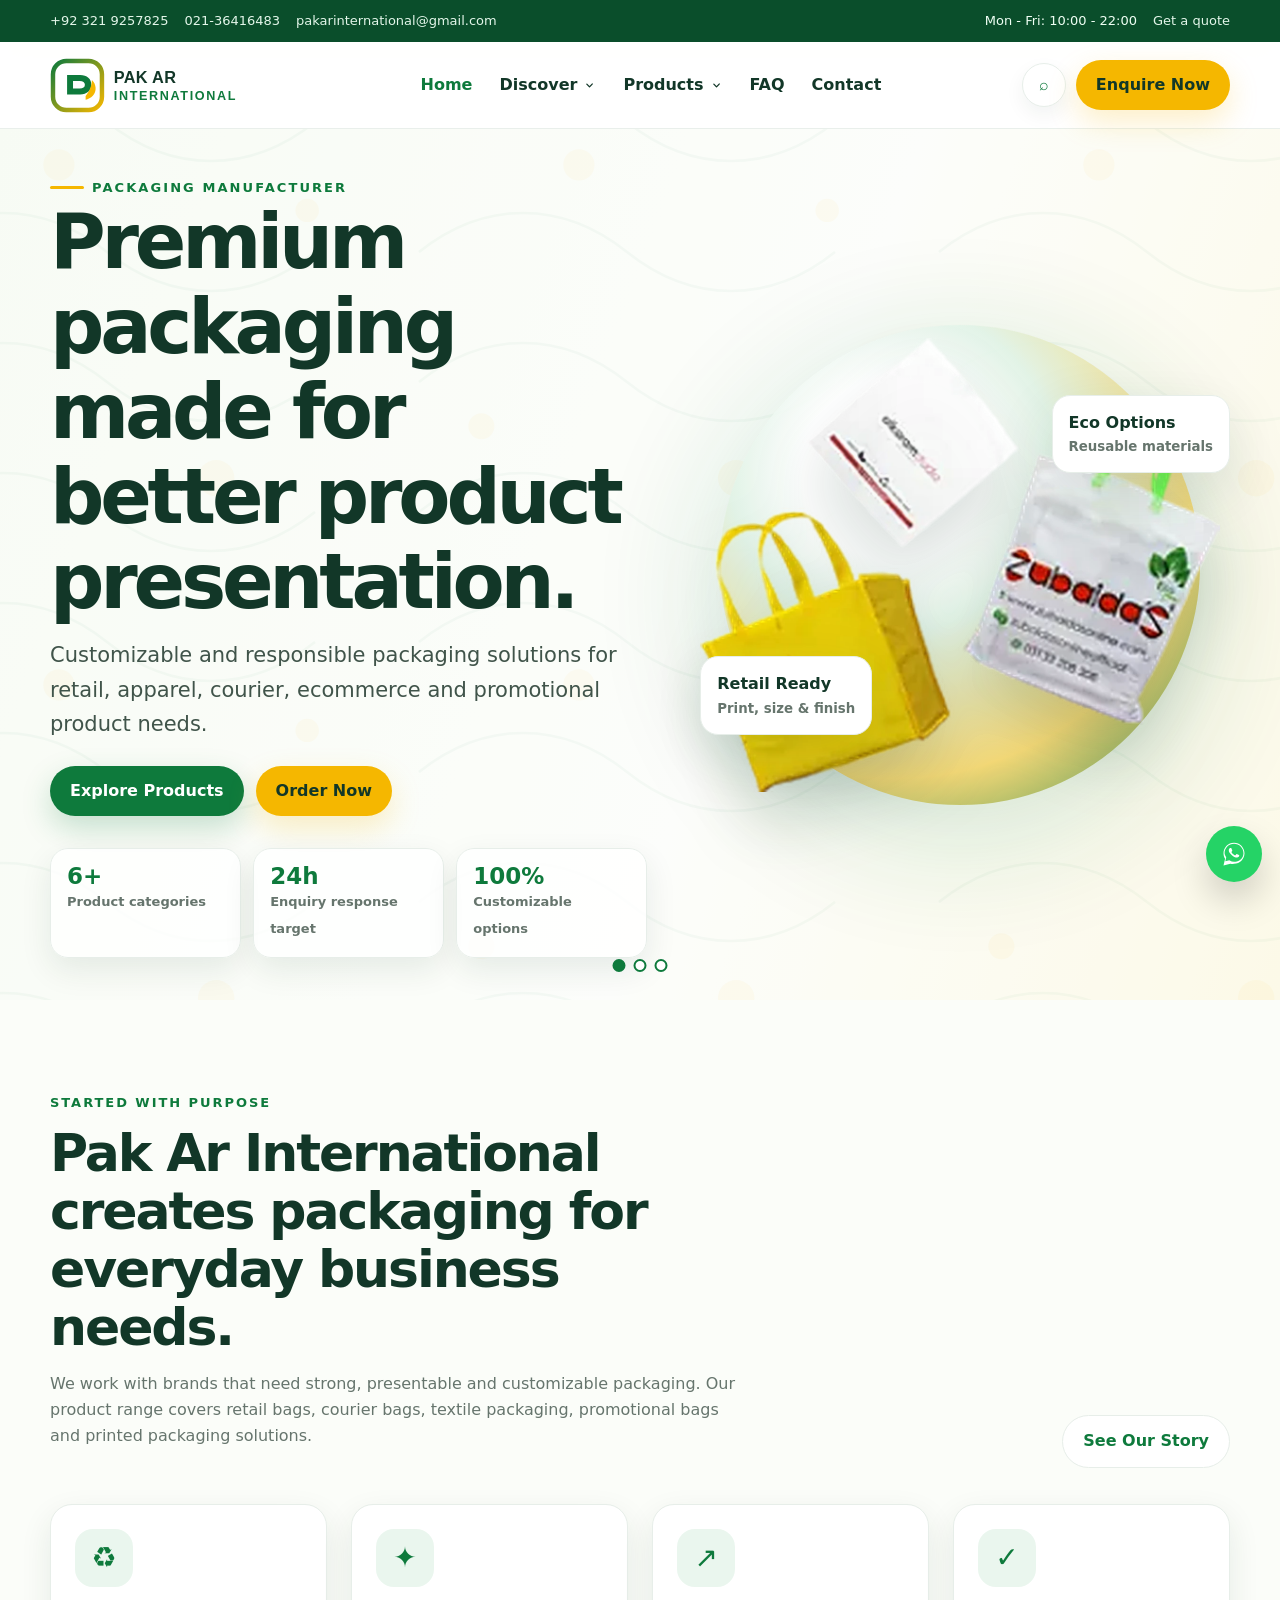
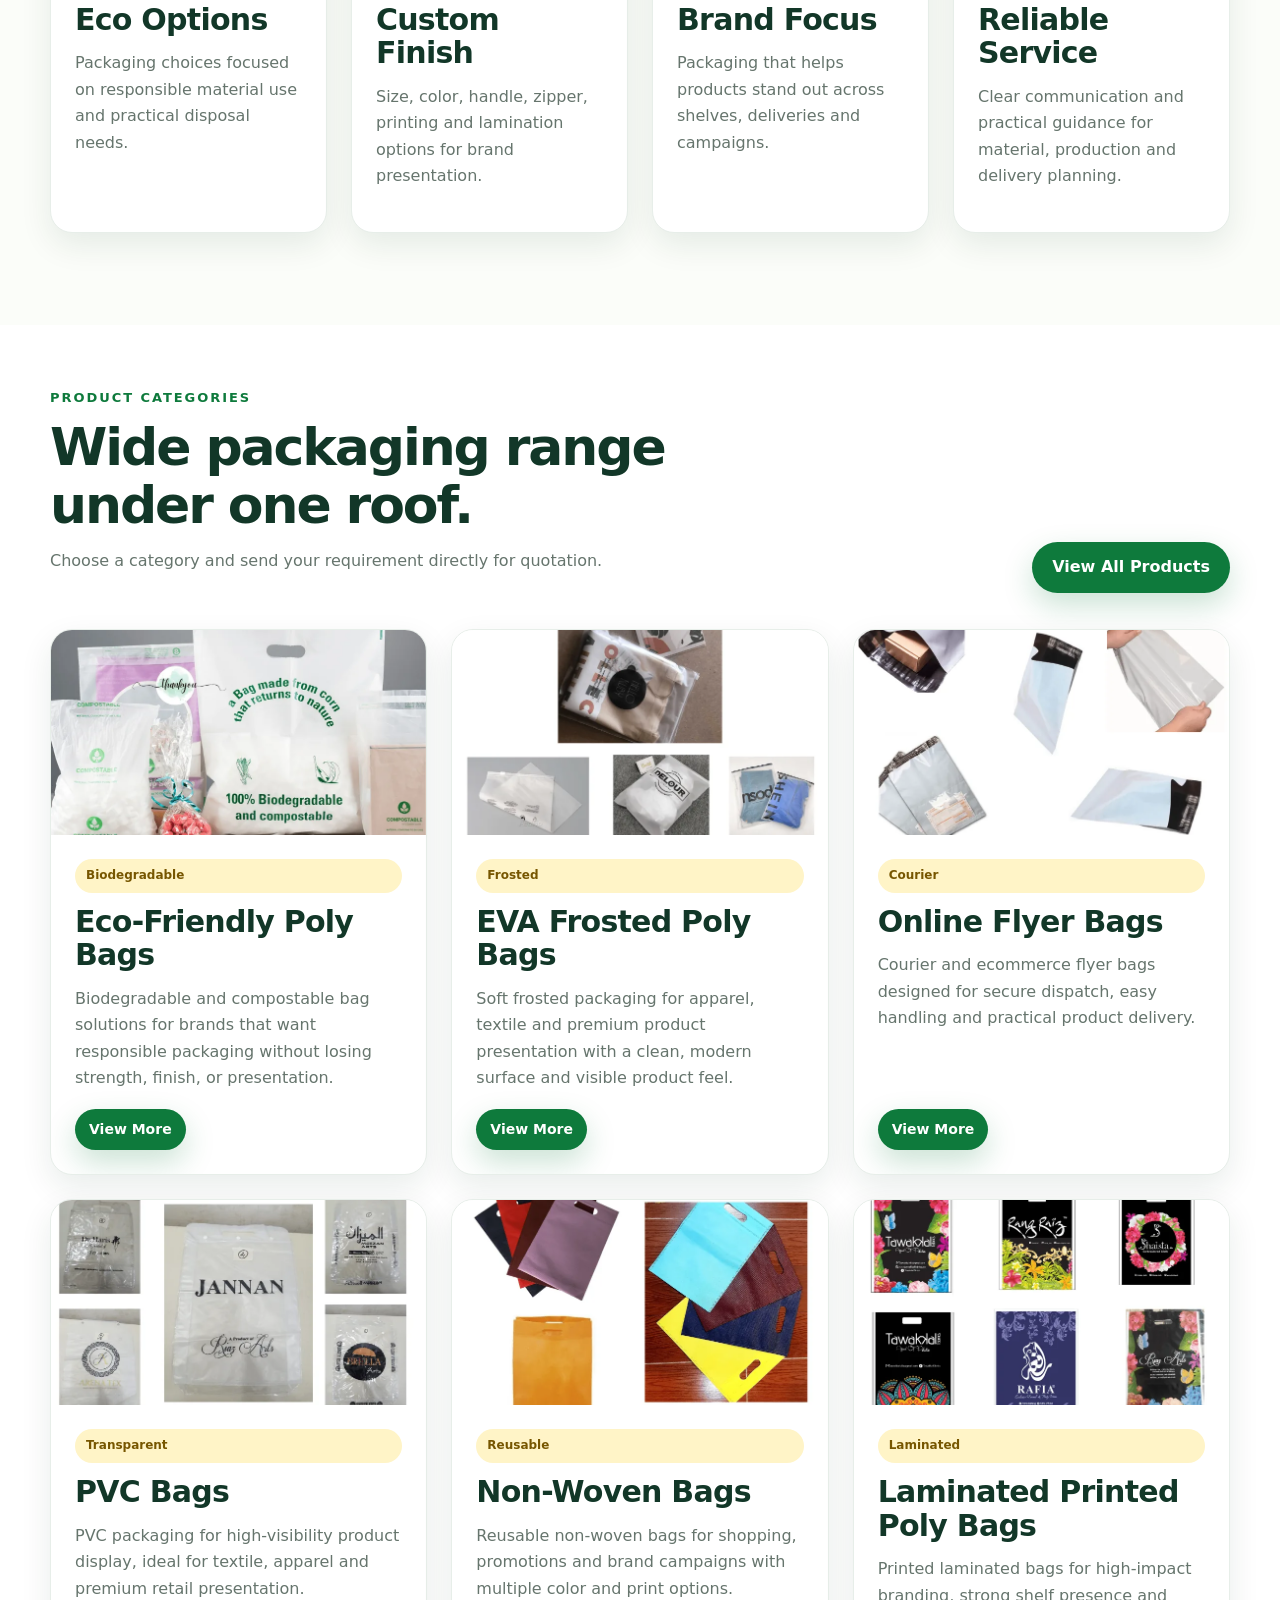
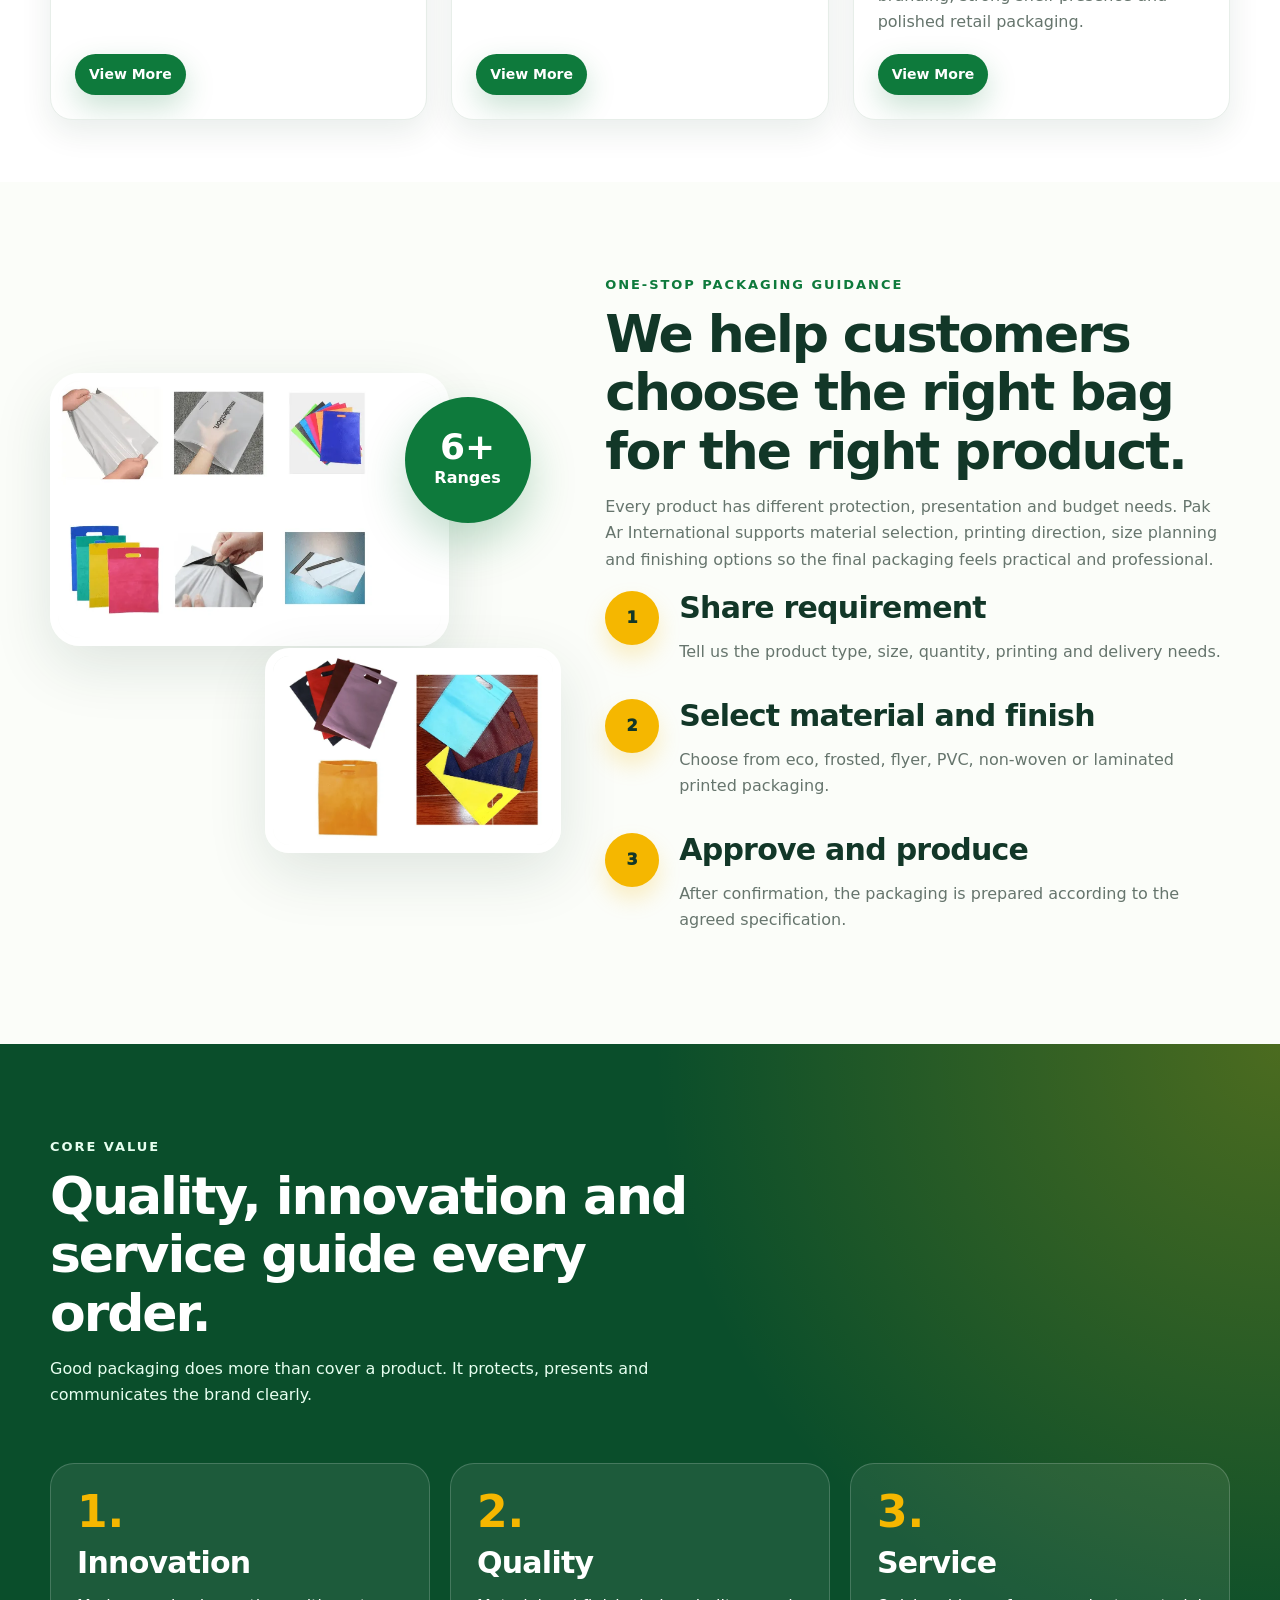
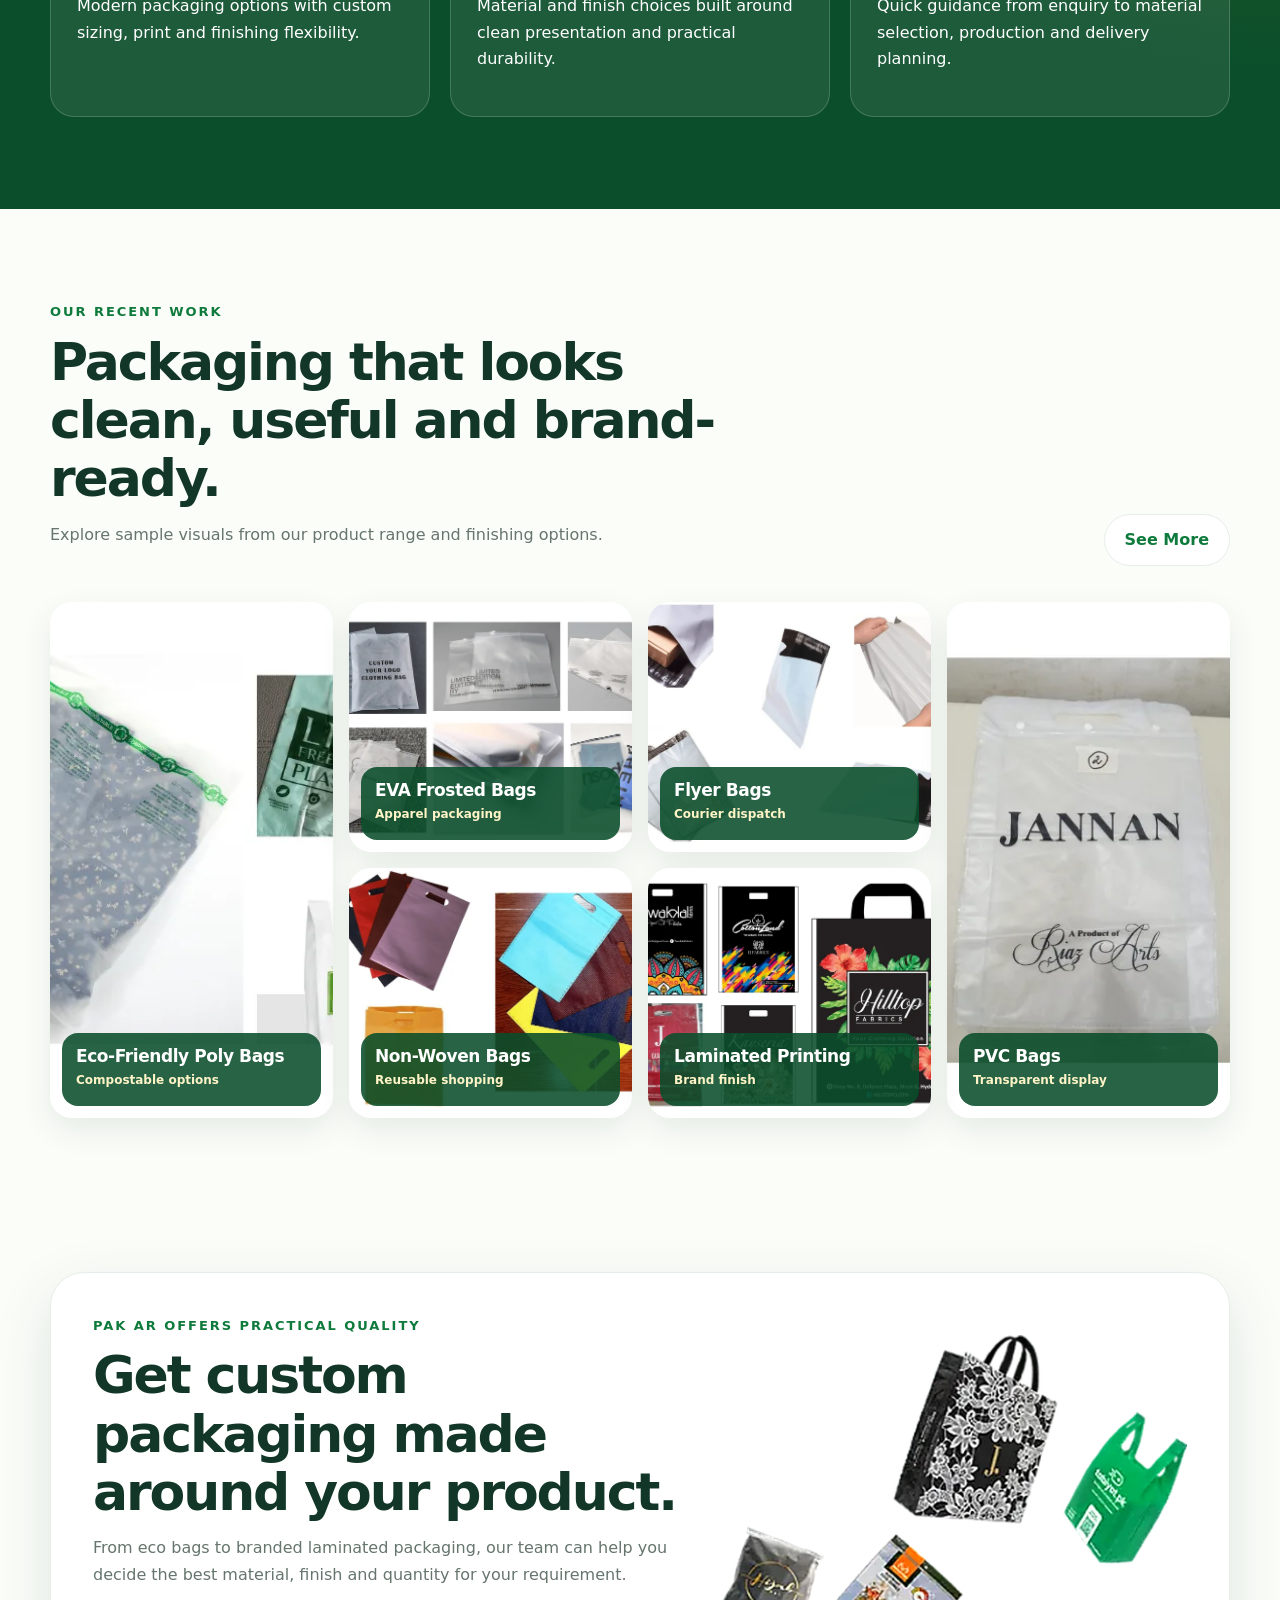
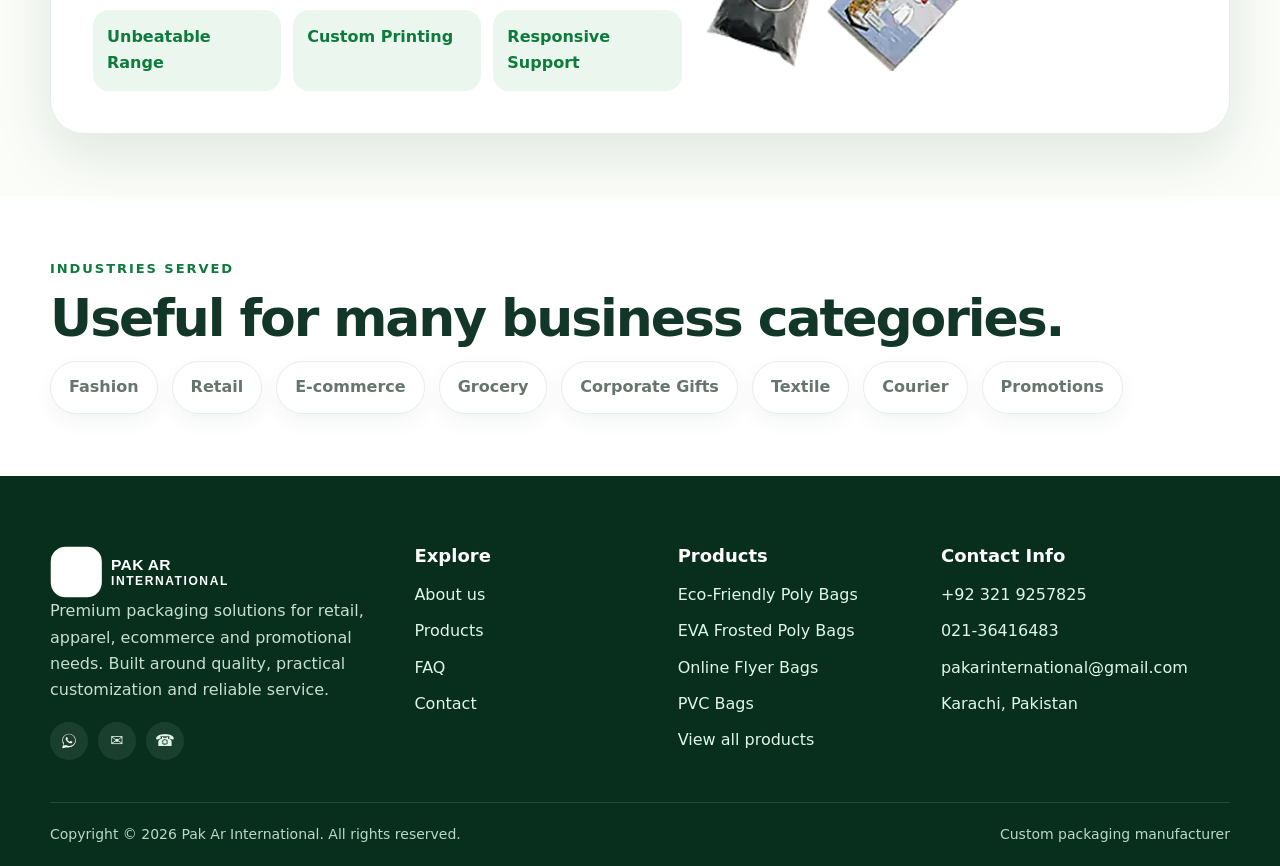
==== commit 38d758f4: "Add files via upload" ====
--- a/index.html
+++ b/index.html
@@ -184,7 +184,7 @@
       <div>
         <img class="footer-logo" src="assets/images/logo.svg" alt="Pak Ar International">
         <p>Premium packaging solutions for retail, apparel, ecommerce and promotional needs. Built around quality, practical customization and reliable service.</p>
-        <div class="socials"><a href="https://wa.me/923219257825" aria-label="WhatsApp">☘</a><a href="mailto:pakarinternational@gmail.com" aria-label="Email">✉</a><a href="tel:+923219257825" aria-label="Call">☎</a></div>
+        <div class="socials"><a href="https://wa.me/923219257825" aria-label="WhatsApp"><svg viewBox="0 0 32 32" xmlns="http://www.w3.org/2000/svg" aria-hidden="true" width="20" height="20"><path fill="currentColor" d="M16.02 3C9.4 3 4 8.37 4 15c0 2.34.66 4.53 1.8 6.4L4 29l7.8-1.75A11.9 11.9 0 0 0 16.02 27C22.64 27 28 21.63 28 15S22.64 3 16.02 3Zm0 21.8a9.7 9.7 0 0 1-4.95-1.36l-.35-.21-4.63 1.04 1.02-4.5-.23-.37A9.72 9.72 0 0 1 5.2 15c0-5.96 4.86-10.8 10.82-10.8S26.84 9.04 26.84 15 21.98 24.8 16.02 24.8Zm5.36-7.8c-.29-.15-1.74-.86-2.01-.95-.27-.1-.47-.15-.66.15-.2.29-.76.95-.93 1.15-.17.19-.34.22-.63.07-.29-.15-1.24-.46-2.36-1.46-.87-.78-1.46-1.74-1.63-2.03-.17-.29-.02-.45.13-.6.13-.13.29-.34.44-.51.15-.17.19-.29.29-.49.1-.19.05-.36-.02-.51-.07-.15-.66-1.6-.91-2.19-.24-.58-.48-.5-.66-.51h-.56c-.19 0-.51.07-.78.36-.27.29-1.02 1-1.02 2.43s1.05 2.82 1.19 3.01c.15.19 2.06 3.15 5 4.42.7.3 1.24.48 1.67.61.7.22 1.34.19 1.84.12.56-.08 1.74-.71 1.99-1.4.24-.68.24-1.27.17-1.4-.07-.12-.27-.19-.56-.34Z"/></svg></a><a href="mailto:pakarinternational@gmail.com" aria-label="Email">✉</a><a href="tel:+923219257825" aria-label="Call">☎</a></div>
       </div>
       <div>
         <h4>Explore</h4>
@@ -202,7 +202,7 @@
     <div class="footer-bottom"><span>Copyright © 2026 Pak Ar International. All rights reserved.</span><span>Custom packaging manufacturer</span></div>
   </div>
 </footer>
-<a class="whatsapp-float" href="https://wa.me/923219257825?text=Hello%20Pak%20Ar%20International,%20I%20want%20to%20discuss%20packaging%20requirements." aria-label="Chat on WhatsApp">☘</a>
+<a class="whatsapp-float" href="https://wa.me/923219257825?text=Hello%20Pak%20Ar%20International,%20I%20want%20to%20discuss%20packaging%20requirements." aria-label="Chat on WhatsApp"><svg viewBox="0 0 32 32" xmlns="http://www.w3.org/2000/svg" aria-hidden="true" width="20" height="20"><path fill="currentColor" d="M16.02 3C9.4 3 4 8.37 4 15c0 2.34.66 4.53 1.8 6.4L4 29l7.8-1.75A11.9 11.9 0 0 0 16.02 27C22.64 27 28 21.63 28 15S22.64 3 16.02 3Zm0 21.8a9.7 9.7 0 0 1-4.95-1.36l-.35-.21-4.63 1.04 1.02-4.5-.23-.37A9.72 9.72 0 0 1 5.2 15c0-5.96 4.86-10.8 10.82-10.8S26.84 9.04 26.84 15 21.98 24.8 16.02 24.8Zm5.36-7.8c-.29-.15-1.74-.86-2.01-.95-.27-.1-.47-.15-.66.15-.2.29-.76.95-.93 1.15-.17.19-.34.22-.63.07-.29-.15-1.24-.46-2.36-1.46-.87-.78-1.46-1.74-1.63-2.03-.17-.29-.02-.45.13-.6.13-.13.29-.34.44-.51.15-.17.19-.29.29-.49.1-.19.05-.36-.02-.51-.07-.15-.66-1.6-.91-2.19-.24-.58-.48-.5-.66-.51h-.56c-.19 0-.51.07-.78.36-.27.29-1.02 1-1.02 2.43s1.05 2.82 1.19 3.01c.15.19 2.06 3.15 5 4.42.7.3 1.24.48 1.67.61.7.22 1.34.19 1.84.12.56-.08 1.74-.71 1.99-1.4.24-.68.24-1.27.17-1.4-.07-.12-.27-.19-.56-.34Z"/></svg></a>
 <button class="back-top" type="button" aria-label="Back to top">↑</button>
 <div class="modal search-modal" id="searchModal" aria-hidden="true">
   <div class="modal-backdrop"></div>
--- a/assets/css/styles.css
+++ b/assets/css/styles.css
@@ -42,7 +42,7 @@
 .hero{position:relative;overflow:hidden;background:linear-gradient(110deg,#f7fbf4 0%,#ffffff 58%,#fff8dd 100%)}.hero:before{content:"";position:absolute;inset:0;background:url('../images/pattern.svg') center/520px auto;opacity:.45}.hero .container{position:relative;z-index:1}.hero-slider{min-height:660px;display:grid;align-items:center;padding-block:42px}.hero-slide{display:none;grid-template-columns:1.05fr .95fr;gap:42px;align-items:center}.hero-slide.active{display:grid;animation:fadeUp .55s ease both}.eyebrow{display:inline-flex;align-items:center;gap:8px;color:var(--green);font-size:13px;text-transform:uppercase;font-weight:900;letter-spacing:.16em}.eyebrow:before{content:"";width:34px;height:3px;border-radius:999px;background:var(--yellow)}h1,h2,h3,h4{line-height:1.12;margin:0 0 14px}h1{font-size:clamp(40px,6vw,76px);letter-spacing:-.055em}h2{font-size:clamp(30px,4.2vw,52px);letter-spacing:-.04em}h3{font-size:clamp(22px,2.4vw,30px);letter-spacing:-.025em}p{margin:0 0 18px;color:var(--muted)}.lead{font-size:clamp(17px,2vw,21px);color:#40544a;max-width:690px}.hero-actions{display:flex;gap:12px;flex-wrap:wrap;margin-top:24px}.hero-points{display:grid;grid-template-columns:repeat(3,1fr);gap:12px;margin-top:32px}.hero-point{background:rgba(255,255,255,.78);border:1px solid var(--line);border-radius:18px;padding:16px;box-shadow:var(--shadow-soft)}.hero-point strong{display:block;font-size:23px;color:var(--green);line-height:1}.hero-point span{font-size:13px;color:var(--muted);font-weight:700}.hero-visual{position:relative;min-height:500px;display:grid;place-items:center}.orb{position:absolute;width:min(480px,82vw);aspect-ratio:1;border-radius:50%;background:radial-gradient(circle at 36% 30%,#fff 0 20%,#dff2e5 36%,#f4d56a 68%,#0e7a3c 100%);opacity:.9;filter:drop-shadow(0 30px 70px rgba(14,122,60,.2))}.hero-product{position:relative;z-index:2;width:min(520px,84vw);filter:drop-shadow(0 36px 32px rgba(18,55,40,.18));animation:float 4s ease-in-out infinite}.hero-product.small{width:min(410px,76vw)}.floating-card{position:absolute;z-index:3;background:#fff;border:1px solid var(--line);border-radius:18px;padding:14px 16px;box-shadow:var(--shadow);font-weight:850}.floating-card small{display:block;color:var(--muted);font-weight:650}.floating-card.one{left:2%;bottom:16%}.floating-card.two{right:0;top:16%}.slider-controls{position:absolute;left:50%;bottom:28px;transform:translateX(-50%);display:flex;gap:8px;z-index:4}.dot{width:13px;height:13px;border:2px solid var(--green);background:#fff;border-radius:50%;padding:0}.dot.active{background:var(--green)}
 .section{padding-block:92px}.section-sm{padding-block:62px}.section-head{display:flex;align-items:end;justify-content:space-between;gap:24px;margin-bottom:36px}.section-head .text{max-width:700px}.kicker{font-weight:900;color:var(--green);letter-spacing:.15em;text-transform:uppercase;font-size:13px;margin-bottom:10px}.grid{display:grid;gap:24px}.grid-2{grid-template-columns:repeat(2,minmax(0,1fr))}.grid-3{grid-template-columns:repeat(3,minmax(0,1fr))}.grid-4{grid-template-columns:repeat(4,minmax(0,1fr))}.card{background:#fff;border:1px solid var(--line);border-radius:var(--radius);box-shadow:var(--shadow-soft);overflow:hidden;transition:.22s ease}.card:hover{transform:translateY(-6px);box-shadow:var(--shadow)}.card-body{padding:24px}.icon-box{width:58px;height:58px;border-radius:18px;background:var(--green-soft);color:var(--green);display:grid;place-items:center;font-size:28px;margin-bottom:16px}.service-card{min-height:100%;display:flex;flex-direction:column}.service-card img{width:100%;height:205px;object-fit:cover;background:#fff}.service-card .card-body{display:flex;flex-direction:column;flex:1}.service-card .btn{margin-top:auto;align-self:flex-start}.badge{display:inline-flex;align-items:center;gap:8px;border-radius:999px;background:var(--yellow-soft);color:#775600;font-weight:850;font-size:12px;padding:7px 11px;margin-bottom:12px}.split{display:grid;grid-template-columns:.9fr 1.1fr;gap:44px;align-items:center}.image-stack{position:relative;min-height:480px}.image-stack .main-img{position:absolute;inset:0 auto auto 0;width:78%;border-radius:30px;box-shadow:var(--shadow);border:8px solid #fff}.image-stack .sub-img{position:absolute;right:0;bottom:0;width:58%;border-radius:24px;box-shadow:var(--shadow);border:8px solid #fff}.image-stack .stamp{position:absolute;right:6%;top:5%;width:126px;height:126px;border-radius:50%;background:var(--green);color:#fff;display:grid;place-items:center;text-align:center;font-weight:900;box-shadow:0 20px 45px rgba(14,122,60,.25);z-index:2}.stamp span{font-size:36px;display:block;line-height:1}.timeline{display:grid;gap:16px}.timeline-item{display:grid;grid-template-columns:58px 1fr;gap:16px;align-items:start}.num{width:54px;height:54px;border-radius:50%;background:var(--yellow);font-weight:950;display:grid;place-items:center;color:var(--ink);box-shadow:0 12px 22px rgba(245,183,0,.22)}.value-band{background:var(--green-dark);color:#fff;position:relative;overflow:hidden}.value-band:before{content:"";position:absolute;inset:0;background:radial-gradient(circle at top right,rgba(245,183,0,.28),transparent 42%)}.value-band .container{position:relative;z-index:1}.value-band p,.value-band .kicker{color:#e7fff0}.values{display:grid;grid-template-columns:repeat(3,1fr);gap:20px;margin-top:34px}.value-card{border:1px solid rgba(255,255,255,.18);background:rgba(255,255,255,.08);border-radius:24px;padding:26px}.value-card b{display:block;font-size:44px;color:var(--yellow);line-height:1;margin-bottom:12px}.value-card h3,.value-card p{color:#fff}.work-grid{display:grid;grid-template-columns:repeat(4,1fr);gap:16px}.work-item{position:relative;border-radius:22px;overflow:hidden;background:#fff;min-height:250px;box-shadow:var(--shadow-soft)}.work-item:nth-child(1),.work-item:nth-child(4){grid-row:span 2}.work-item img{width:100%;height:100%;object-fit:cover;transition:.35s ease}.work-item:hover img{transform:scale(1.05)}.work-caption{position:absolute;left:12px;right:12px;bottom:12px;background:rgba(10,78,43,.88);color:#fff;border-radius:16px;padding:14px}.work-caption h3{font-size:17px;margin:0}.work-caption span{font-size:12px;color:#fff4c7;font-weight:750}.quality-cta{background:#fff;border:1px solid var(--line);border-radius:34px;box-shadow:var(--shadow);display:grid;grid-template-columns:1.1fr .9fr;gap:24px;align-items:center;padding:42px;overflow:hidden}.quality-list{display:grid;grid-template-columns:repeat(3,1fr);gap:12px;margin-top:22px}.quality-list div{background:var(--green-soft);border-radius:16px;padding:14px;font-weight:850;color:var(--green)}.clients{display:flex;gap:14px;flex-wrap:wrap}.client-pill{background:#fff;border:1px solid var(--line);border-radius:999px;padding:12px 18px;font-weight:850;color:var(--muted);box-shadow:0 8px 20px rgba(15,55,38,.05)}
 .page-hero{padding:86px 0 74px;background:linear-gradient(120deg,#f0f8f2,#fff 58%,#fff4c7);position:relative;overflow:hidden}.page-hero:before{content:"";position:absolute;inset:0;background:url('../images/pattern.svg') center/560px auto;opacity:.35}.page-hero .container{position:relative;z-index:1}.breadcrumbs{display:flex;gap:8px;flex-wrap:wrap;align-items:center;font-size:14px;color:var(--muted);margin-bottom:18px}.breadcrumbs a{color:var(--green);font-weight:850}.products-toolbar{display:flex;align-items:center;justify-content:space-between;gap:16px;flex-wrap:wrap;margin-bottom:26px}.search-field{position:relative;min-width:min(420px,100%);flex:1}.search-field input{width:100%;border:1px solid var(--line);background:#fff;border-radius:999px;padding:14px 48px 14px 18px;outline:none;box-shadow:0 12px 30px rgba(15,55,38,.05)}.search-field input:focus{border-color:var(--green);box-shadow:0 0 0 4px rgba(14,122,60,.1)}.search-field svg{position:absolute;right:17px;top:50%;transform:translateY(-50%);color:var(--green)}.filter-row{display:flex;gap:10px;flex-wrap:wrap}.filter-btn{border:1px solid var(--line);background:#fff;border-radius:999px;padding:10px 14px;font-weight:850;color:var(--muted)}.filter-btn.active,.filter-btn:hover{background:var(--green);color:#fff;border-color:var(--green)}.product-card[data-hidden="true"]{display:none}.product-meta{display:flex;gap:8px;flex-wrap:wrap;margin:15px 0}.product-meta span{font-size:12px;background:#f3f8f4;color:var(--green);border-radius:999px;padding:6px 9px;font-weight:800}.detail-layout{display:grid;grid-template-columns:1fr .82fr;gap:40px;align-items:start}.product-gallery{background:#fff;border:1px solid var(--line);border-radius:28px;padding:14px;box-shadow:var(--shadow-soft);position:sticky;top:110px}.product-gallery .gallery-main{border-radius:20px;overflow:hidden;background:#fff;cursor:zoom-in}.thumb-row{display:grid;grid-template-columns:repeat(3,1fr);gap:10px;margin-top:12px}.thumb{border:2px solid transparent;border-radius:15px;overflow:hidden;background:#fff;padding:0}.thumb.active,.thumb:hover{border-color:var(--green)}.detail-card{background:#fff;border:1px solid var(--line);border-radius:28px;padding:30px;box-shadow:var(--shadow-soft)}.spec-list{display:grid;grid-template-columns:1fr 1fr;gap:10px;margin:24px 0}.spec-list div{border:1px solid var(--line);border-radius:16px;padding:12px}.spec-list strong{display:block;color:var(--green);font-size:13px}.tabs{margin-top:28px}.tab-buttons{display:flex;gap:8px;flex-wrap:wrap;margin-bottom:14px}.tab-btn{border:1px solid var(--line);background:#fff;border-radius:999px;padding:10px 14px;font-weight:850}.tab-btn.active{background:var(--green);color:#fff;border-color:var(--green)}.tab-panel{display:none;background:#fff;border:1px solid var(--line);border-radius:18px;padding:18px}.tab-panel.active{display:block}.check-list{padding:0;margin:0;list-style:none;display:grid;gap:10px}.check-list li{position:relative;padding-left:30px;color:var(--muted)}.check-list li:before{content:"✓";position:absolute;left:0;top:0;width:22px;height:22px;border-radius:50%;background:var(--green-soft);color:var(--green);font-weight:950;display:grid;place-items:center;font-size:13px}.faq-list{display:grid;gap:12px}.faq-item{background:#fff;border:1px solid var(--line);border-radius:18px;overflow:hidden;box-shadow:0 10px 25px rgba(15,55,38,.05)}.faq-question{width:100%;border:0;background:#fff;text-align:left;padding:18px 20px;font-weight:900;color:var(--ink);display:flex;justify-content:space-between;gap:20px}.faq-question span:last-child{color:var(--green);font-size:22px}.faq-answer{display:none;padding:0 20px 18px;color:var(--muted)}.faq-item.open .faq-answer{display:block}.faq-item.open .faq-question span:last-child{transform:rotate(45deg)}.contact-grid{display:grid;grid-template-columns:.9fr 1.1fr;gap:30px}.contact-card{background:#fff;border:1px solid var(--line);border-radius:28px;padding:28px;box-shadow:var(--shadow-soft)}.contact-list{display:grid;gap:14px}.contact-list a,.contact-list div{display:grid;grid-template-columns:46px 1fr;gap:13px;align-items:center}.contact-list b{display:block}.contact-list span{color:var(--muted);font-size:14px}.contact-icon{width:46px;height:46px;border-radius:15px;background:var(--green-soft);color:var(--green);display:grid;place-items:center;font-size:22px}.form-grid{display:grid;grid-template-columns:1fr 1fr;gap:14px}.field{display:grid;gap:7px}.field.full{grid-column:1/-1}.field label{font-weight:850;font-size:14px}.field input,.field select,.field textarea{width:100%;border:1px solid var(--line);border-radius:14px;padding:13px 14px;background:#fff;outline:none}.field textarea{min-height:140px;resize:vertical}.field input:focus,.field select:focus,.field textarea:focus{border-color:var(--green);box-shadow:0 0 0 4px rgba(14,122,60,.1)}.map-wrap{border-radius:26px;overflow:hidden;border:1px solid var(--line);box-shadow:var(--shadow-soft);min-height:360px;background:#fff}.map-wrap iframe{width:100%;height:420px;border:0;display:block}.thank-you{min-height:60vh;display:grid;place-items:center;text-align:center}
-.footer{background:#082f1d;color:#dff6e8;padding-top:70px}.footer p{color:#c7dfcf}.footer a:hover{color:var(--yellow)}.footer-grid{display:grid;grid-template-columns:1.15fr .8fr .8fr 1fr;gap:32px}.footer-logo{width:220px;filter:brightness(0) invert(1)}.footer h4{color:#fff;font-size:18px;margin-bottom:16px}.footer ul{list-style:none;margin:0;padding:0;display:grid;gap:10px}.footer-bottom{border-top:1px solid rgba(255,255,255,.12);margin-top:42px;padding:20px 0;display:flex;justify-content:space-between;gap:12px;flex-wrap:wrap;color:#b8d9c5;font-size:14px}.socials{display:flex;gap:10px;margin-top:18px}.socials a{width:38px;height:38px;border-radius:50%;background:rgba(255,255,255,.08);display:grid;place-items:center}.whatsapp-float{position:fixed;right:18px;bottom:18px;width:56px;height:56px;border-radius:50%;background:#25d366;color:#fff;display:grid;place-items:center;z-index:850;box-shadow:0 18px 36px rgba(0,0,0,.18);font-size:25px}.back-top{position:fixed;right:18px;bottom:84px;width:46px;height:46px;border-radius:50%;border:1px solid var(--line);background:#fff;color:var(--green);box-shadow:var(--shadow-soft);display:grid;place-items:center;z-index:850;opacity:0;visibility:hidden;transition:.2s ease}.back-top.show{opacity:1;visibility:visible}.modal{position:fixed;inset:0;z-index:1000;display:none}.modal.open{display:block}.modal-backdrop{position:absolute;inset:0;background:rgba(8,47,29,.72);backdrop-filter:blur(8px)}.modal-box{position:relative;background:#fff;border-radius:28px;width:min(620px,calc(100% - 28px));max-height:88vh;overflow:auto;margin:6vh auto;padding:28px;box-shadow:0 30px 90px rgba(0,0,0,.24)}.modal-close{position:absolute;right:18px;top:18px;width:40px;height:40px;border:1px solid var(--line);background:#fff;border-radius:50%;font-size:23px;color:var(--green)}.search-modal .modal-box{width:min(760px,calc(100% - 28px))}.suggestions{display:grid;gap:10px;margin-top:16px}.suggestion{display:flex;gap:14px;align-items:center;border:1px solid var(--line);border-radius:16px;padding:12px}.suggestion img{width:72px;height:58px;object-fit:cover;border-radius:12px}.suggestion b{display:block}.lightbox{position:fixed;inset:0;background:rgba(8,47,29,.86);z-index:1100;display:none;align-items:center;justify-content:center;padding:20px}.lightbox.open{display:flex}.lightbox img{max-height:88vh;max-width:95vw;border-radius:18px;background:#fff}.reveal{opacity:0;transform:translateY(24px);transition:.65s ease}.reveal.in{opacity:1;transform:translateY(0)}
+.footer{background:#082f1d;color:#dff6e8;padding-top:70px}.footer p{color:#c7dfcf}.footer a:hover{color:var(--yellow)}.footer-grid{display:grid;grid-template-columns:1.15fr .8fr .8fr 1fr;gap:32px}.footer-logo{width:220px;filter:brightness(0) invert(1)}.footer h4{color:#fff;font-size:18px;margin-bottom:16px}.footer ul{list-style:none;margin:0;padding:0;display:grid;gap:10px}.footer-bottom{border-top:1px solid rgba(255,255,255,.12);margin-top:42px;padding:20px 0;display:flex;justify-content:space-between;gap:12px;flex-wrap:wrap;color:#b8d9c5;font-size:14px}.socials{display:flex;gap:10px;margin-top:18px}.socials a{width:38px;height:38px;border-radius:50%;background:rgba(255,255,255,.08);display:grid;place-items:center}.whatsapp-float{position:fixed;right:18px;bottom:18px;width:56px;height:56px;border-radius:50%;background:#25d366;color:#fff;display:grid;place-items:center;z-index:850;box-shadow:0 18px 36px rgba(0,0,0,.18);font-size:25px;transition:.2s ease}.whatsapp-float:hover{background:#20bd5a;transform:translateY(-2px)}.whatsapp-float svg{width:28px;height:28px}.socials a svg{width:18px;height:18px;color:#fff}.back-top{position:fixed;right:18px;bottom:84px;width:46px;height:46px;border-radius:50%;border:1px solid var(--line);background:#fff;color:var(--green);box-shadow:var(--shadow-soft);display:grid;place-items:center;z-index:850;opacity:0;visibility:hidden;transition:.2s ease}.back-top.show{opacity:1;visibility:visible}.modal{position:fixed;inset:0;z-index:1000;display:none}.modal.open{display:block}.modal-backdrop{position:absolute;inset:0;background:rgba(8,47,29,.72);backdrop-filter:blur(8px)}.modal-box{position:relative;background:#fff;border-radius:28px;width:min(620px,calc(100% - 28px));max-height:88vh;overflow:auto;margin:6vh auto;padding:28px;box-shadow:0 30px 90px rgba(0,0,0,.24)}.modal-close{position:absolute;right:18px;top:18px;width:40px;height:40px;border:1px solid var(--line);background:#fff;border-radius:50%;font-size:23px;color:var(--green)}.search-modal .modal-box{width:min(760px,calc(100% - 28px))}.suggestions{display:grid;gap:10px;margin-top:16px}.suggestion{display:flex;gap:14px;align-items:center;border:1px solid var(--line);border-radius:16px;padding:12px}.suggestion img{width:72px;height:58px;object-fit:cover;border-radius:12px}.suggestion b{display:block}.lightbox{position:fixed;inset:0;background:rgba(8,47,29,.86);z-index:1100;display:none;align-items:center;justify-content:center;padding:20px}.lightbox.open{display:flex}.lightbox img{max-height:88vh;max-width:95vw;border-radius:18px;background:#fff}.reveal{opacity:0;transform:translateY(24px);transition:.65s ease}.reveal.in{opacity:1;transform:translateY(0)}
 @keyframes fadeUp{from{opacity:0;transform:translateY(18px)}to{opacity:1;transform:translateY(0)}}@keyframes float{0%,100%{transform:translateY(0)}50%{transform:translateY(-16px)}}
 @media (max-width:1120px){.nav-link{padding-inline:8px;font-size:14px}.hero-slide{gap:24px}.work-grid{grid-template-columns:repeat(3,1fr)}.footer-grid{grid-template-columns:1fr 1fr}.quality-cta{grid-template-columns:1fr}}
 @media (max-width:940px){.menu-btn{display:grid}.nav{position:fixed;inset:84px 0 auto 0;max-height:calc(100vh - 84px);overflow:auto;background:#fff;border-bottom:1px solid var(--line);box-shadow:var(--shadow);display:none;padding:12px 18px 22px}.menu-open .nav{display:block}.nav-item{border-bottom:1px solid var(--line)}.nav-link{width:100%;justify-content:space-between;padding:16px 4px}.dropdown,.dropdown.mega{position:static;opacity:1;visibility:visible;transform:none!important;display:none;width:100%;box-shadow:none;border:0;border-radius:16px;background:#f8fbf5;margin-bottom:12px}.nav-item.open .dropdown{display:grid}.dropdown.mega{grid-template-columns:1fr}.nav-cta .btn{display:none}.topbar .container{justify-content:center;text-align:center}.hero-slider{min-height:auto;padding-block:54px}.hero-slide,.split,.detail-layout,.contact-grid{grid-template-columns:1fr}.hero-visual{min-height:390px;order:-1}.hero-points,.values,.grid-3,.grid-4,.quality-list{grid-template-columns:1fr 1fr}.section-head{display:block}.product-gallery{position:static}.work-grid{grid-template-columns:repeat(2,1fr)}.image-stack{min-height:390px}}
--- a/assets/css/styles.css
+++ b/assets/css/styles.css
@@ -42,7 +42,7 @@
 .hero{position:relative;overflow:hidden;background:linear-gradient(110deg,#f7fbf4 0%,#ffffff 58%,#fff8dd 100%)}.hero:before{content:"";position:absolute;inset:0;background:url('../images/pattern.svg') center/520px auto;opacity:.45}.hero .container{position:relative;z-index:1}.hero-slider{min-height:660px;display:grid;align-items:center;padding-block:42px}.hero-slide{display:none;grid-template-columns:1.05fr .95fr;gap:42px;align-items:center}.hero-slide.active{display:grid;animation:fadeUp .55s ease both}.eyebrow{display:inline-flex;align-items:center;gap:8px;color:var(--green);font-size:13px;text-transform:uppercase;font-weight:900;letter-spacing:.16em}.eyebrow:before{content:"";width:34px;height:3px;border-radius:999px;background:var(--yellow)}h1,h2,h3,h4{line-height:1.12;margin:0 0 14px}h1{font-size:clamp(40px,6vw,76px);letter-spacing:-.055em}h2{font-size:clamp(30px,4.2vw,52px);letter-spacing:-.04em}h3{font-size:clamp(22px,2.4vw,30px);letter-spacing:-.025em}p{margin:0 0 18px;color:var(--muted)}.lead{font-size:clamp(17px,2vw,21px);color:#40544a;max-width:690px}.hero-actions{display:flex;gap:12px;flex-wrap:wrap;margin-top:24px}.hero-points{display:grid;grid-template-columns:repeat(3,1fr);gap:12px;margin-top:32px}.hero-point{background:rgba(255,255,255,.78);border:1px solid var(--line);border-radius:18px;padding:16px;box-shadow:var(--shadow-soft)}.hero-point strong{display:block;font-size:23px;color:var(--green);line-height:1}.hero-point span{font-size:13px;color:var(--muted);font-weight:700}.hero-visual{position:relative;min-height:500px;display:grid;place-items:center}.orb{position:absolute;width:min(480px,82vw);aspect-ratio:1;border-radius:50%;background:radial-gradient(circle at 36% 30%,#fff 0 20%,#dff2e5 36%,#f4d56a 68%,#0e7a3c 100%);opacity:.9;filter:drop-shadow(0 30px 70px rgba(14,122,60,.2))}.hero-product{position:relative;z-index:2;width:min(520px,84vw);filter:drop-shadow(0 36px 32px rgba(18,55,40,.18));animation:float 4s ease-in-out infinite}.hero-product.small{width:min(410px,76vw)}.floating-card{position:absolute;z-index:3;background:#fff;border:1px solid var(--line);border-radius:18px;padding:14px 16px;box-shadow:var(--shadow);font-weight:850}.floating-card small{display:block;color:var(--muted);font-weight:650}.floating-card.one{left:2%;bottom:16%}.floating-card.two{right:0;top:16%}.slider-controls{position:absolute;left:50%;bottom:28px;transform:translateX(-50%);display:flex;gap:8px;z-index:4}.dot{width:13px;height:13px;border:2px solid var(--green);background:#fff;border-radius:50%;padding:0}.dot.active{background:var(--green)}
 .section{padding-block:92px}.section-sm{padding-block:62px}.section-head{display:flex;align-items:end;justify-content:space-between;gap:24px;margin-bottom:36px}.section-head .text{max-width:700px}.kicker{font-weight:900;color:var(--green);letter-spacing:.15em;text-transform:uppercase;font-size:13px;margin-bottom:10px}.grid{display:grid;gap:24px}.grid-2{grid-template-columns:repeat(2,minmax(0,1fr))}.grid-3{grid-template-columns:repeat(3,minmax(0,1fr))}.grid-4{grid-template-columns:repeat(4,minmax(0,1fr))}.card{background:#fff;border:1px solid var(--line);border-radius:var(--radius);box-shadow:var(--shadow-soft);overflow:hidden;transition:.22s ease}.card:hover{transform:translateY(-6px);box-shadow:var(--shadow)}.card-body{padding:24px}.icon-box{width:58px;height:58px;border-radius:18px;background:var(--green-soft);color:var(--green);display:grid;place-items:center;font-size:28px;margin-bottom:16px}.service-card{min-height:100%;display:flex;flex-direction:column}.service-card img{width:100%;height:205px;object-fit:cover;background:#fff}.service-card .card-body{display:flex;flex-direction:column;flex:1}.service-card .btn{margin-top:auto;align-self:flex-start}.badge{display:inline-flex;align-items:center;gap:8px;border-radius:999px;background:var(--yellow-soft);color:#775600;font-weight:850;font-size:12px;padding:7px 11px;margin-bottom:12px}.split{display:grid;grid-template-columns:.9fr 1.1fr;gap:44px;align-items:center}.image-stack{position:relative;min-height:480px}.image-stack .main-img{position:absolute;inset:0 auto auto 0;width:78%;border-radius:30px;box-shadow:var(--shadow);border:8px solid #fff}.image-stack .sub-img{position:absolute;right:0;bottom:0;width:58%;border-radius:24px;box-shadow:var(--shadow);border:8px solid #fff}.image-stack .stamp{position:absolute;right:6%;top:5%;width:126px;height:126px;border-radius:50%;background:var(--green);color:#fff;display:grid;place-items:center;text-align:center;font-weight:900;box-shadow:0 20px 45px rgba(14,122,60,.25);z-index:2}.stamp span{font-size:36px;display:block;line-height:1}.timeline{display:grid;gap:16px}.timeline-item{display:grid;grid-template-columns:58px 1fr;gap:16px;align-items:start}.num{width:54px;height:54px;border-radius:50%;background:var(--yellow);font-weight:950;display:grid;place-items:center;color:var(--ink);box-shadow:0 12px 22px rgba(245,183,0,.22)}.value-band{background:var(--green-dark);color:#fff;position:relative;overflow:hidden}.value-band:before{content:"";position:absolute;inset:0;background:radial-gradient(circle at top right,rgba(245,183,0,.28),transparent 42%)}.value-band .container{position:relative;z-index:1}.value-band p,.value-band .kicker{color:#e7fff0}.values{display:grid;grid-template-columns:repeat(3,1fr);gap:20px;margin-top:34px}.value-card{border:1px solid rgba(255,255,255,.18);background:rgba(255,255,255,.08);border-radius:24px;padding:26px}.value-card b{display:block;font-size:44px;color:var(--yellow);line-height:1;margin-bottom:12px}.value-card h3,.value-card p{color:#fff}.work-grid{display:grid;grid-template-columns:repeat(4,1fr);gap:16px}.work-item{position:relative;border-radius:22px;overflow:hidden;background:#fff;min-height:250px;box-shadow:var(--shadow-soft)}.work-item:nth-child(1),.work-item:nth-child(4){grid-row:span 2}.work-item img{width:100%;height:100%;object-fit:cover;transition:.35s ease}.work-item:hover img{transform:scale(1.05)}.work-caption{position:absolute;left:12px;right:12px;bottom:12px;background:rgba(10,78,43,.88);color:#fff;border-radius:16px;padding:14px}.work-caption h3{font-size:17px;margin:0}.work-caption span{font-size:12px;color:#fff4c7;font-weight:750}.quality-cta{background:#fff;border:1px solid var(--line);border-radius:34px;box-shadow:var(--shadow);display:grid;grid-template-columns:1.1fr .9fr;gap:24px;align-items:center;padding:42px;overflow:hidden}.quality-list{display:grid;grid-template-columns:repeat(3,1fr);gap:12px;margin-top:22px}.quality-list div{background:var(--green-soft);border-radius:16px;padding:14px;font-weight:850;color:var(--green)}.clients{display:flex;gap:14px;flex-wrap:wrap}.client-pill{background:#fff;border:1px solid var(--line);border-radius:999px;padding:12px 18px;font-weight:850;color:var(--muted);box-shadow:0 8px 20px rgba(15,55,38,.05)}
 .page-hero{padding:86px 0 74px;background:linear-gradient(120deg,#f0f8f2,#fff 58%,#fff4c7);position:relative;overflow:hidden}.page-hero:before{content:"";position:absolute;inset:0;background:url('../images/pattern.svg') center/560px auto;opacity:.35}.page-hero .container{position:relative;z-index:1}.breadcrumbs{display:flex;gap:8px;flex-wrap:wrap;align-items:center;font-size:14px;color:var(--muted);margin-bottom:18px}.breadcrumbs a{color:var(--green);font-weight:850}.products-toolbar{display:flex;align-items:center;justify-content:space-between;gap:16px;flex-wrap:wrap;margin-bottom:26px}.search-field{position:relative;min-width:min(420px,100%);flex:1}.search-field input{width:100%;border:1px solid var(--line);background:#fff;border-radius:999px;padding:14px 48px 14px 18px;outline:none;box-shadow:0 12px 30px rgba(15,55,38,.05)}.search-field input:focus{border-color:var(--green);box-shadow:0 0 0 4px rgba(14,122,60,.1)}.search-field svg{position:absolute;right:17px;top:50%;transform:translateY(-50%);color:var(--green)}.filter-row{display:flex;gap:10px;flex-wrap:wrap}.filter-btn{border:1px solid var(--line);background:#fff;border-radius:999px;padding:10px 14px;font-weight:850;color:var(--muted)}.filter-btn.active,.filter-btn:hover{background:var(--green);color:#fff;border-color:var(--green)}.product-card[data-hidden="true"]{display:none}.product-meta{display:flex;gap:8px;flex-wrap:wrap;margin:15px 0}.product-meta span{font-size:12px;background:#f3f8f4;color:var(--green);border-radius:999px;padding:6px 9px;font-weight:800}.detail-layout{display:grid;grid-template-columns:1fr .82fr;gap:40px;align-items:start}.product-gallery{background:#fff;border:1px solid var(--line);border-radius:28px;padding:14px;box-shadow:var(--shadow-soft);position:sticky;top:110px}.product-gallery .gallery-main{border-radius:20px;overflow:hidden;background:#fff;cursor:zoom-in}.thumb-row{display:grid;grid-template-columns:repeat(3,1fr);gap:10px;margin-top:12px}.thumb{border:2px solid transparent;border-radius:15px;overflow:hidden;background:#fff;padding:0}.thumb.active,.thumb:hover{border-color:var(--green)}.detail-card{background:#fff;border:1px solid var(--line);border-radius:28px;padding:30px;box-shadow:var(--shadow-soft)}.spec-list{display:grid;grid-template-columns:1fr 1fr;gap:10px;margin:24px 0}.spec-list div{border:1px solid var(--line);border-radius:16px;padding:12px}.spec-list strong{display:block;color:var(--green);font-size:13px}.tabs{margin-top:28px}.tab-buttons{display:flex;gap:8px;flex-wrap:wrap;margin-bottom:14px}.tab-btn{border:1px solid var(--line);background:#fff;border-radius:999px;padding:10px 14px;font-weight:850}.tab-btn.active{background:var(--green);color:#fff;border-color:var(--green)}.tab-panel{display:none;background:#fff;border:1px solid var(--line);border-radius:18px;padding:18px}.tab-panel.active{display:block}.check-list{padding:0;margin:0;list-style:none;display:grid;gap:10px}.check-list li{position:relative;padding-left:30px;color:var(--muted)}.check-list li:before{content:"✓";position:absolute;left:0;top:0;width:22px;height:22px;border-radius:50%;background:var(--green-soft);color:var(--green);font-weight:950;display:grid;place-items:center;font-size:13px}.faq-list{display:grid;gap:12px}.faq-item{background:#fff;border:1px solid var(--line);border-radius:18px;overflow:hidden;box-shadow:0 10px 25px rgba(15,55,38,.05)}.faq-question{width:100%;border:0;background:#fff;text-align:left;padding:18px 20px;font-weight:900;color:var(--ink);display:flex;justify-content:space-between;gap:20px}.faq-question span:last-child{color:var(--green);font-size:22px}.faq-answer{display:none;padding:0 20px 18px;color:var(--muted)}.faq-item.open .faq-answer{display:block}.faq-item.open .faq-question span:last-child{transform:rotate(45deg)}.contact-grid{display:grid;grid-template-columns:.9fr 1.1fr;gap:30px}.contact-card{background:#fff;border:1px solid var(--line);border-radius:28px;padding:28px;box-shadow:var(--shadow-soft)}.contact-list{display:grid;gap:14px}.contact-list a,.contact-list div{display:grid;grid-template-columns:46px 1fr;gap:13px;align-items:center}.contact-list b{display:block}.contact-list span{color:var(--muted);font-size:14px}.contact-icon{width:46px;height:46px;border-radius:15px;background:var(--green-soft);color:var(--green);display:grid;place-items:center;font-size:22px}.form-grid{display:grid;grid-template-columns:1fr 1fr;gap:14px}.field{display:grid;gap:7px}.field.full{grid-column:1/-1}.field label{font-weight:850;font-size:14px}.field input,.field select,.field textarea{width:100%;border:1px solid var(--line);border-radius:14px;padding:13px 14px;background:#fff;outline:none}.field textarea{min-height:140px;resize:vertical}.field input:focus,.field select:focus,.field textarea:focus{border-color:var(--green);box-shadow:0 0 0 4px rgba(14,122,60,.1)}.map-wrap{border-radius:26px;overflow:hidden;border:1px solid var(--line);box-shadow:var(--shadow-soft);min-height:360px;background:#fff}.map-wrap iframe{width:100%;height:420px;border:0;display:block}.thank-you{min-height:60vh;display:grid;place-items:center;text-align:center}
-.footer{background:#082f1d;color:#dff6e8;padding-top:70px}.footer p{color:#c7dfcf}.footer a:hover{color:var(--yellow)}.footer-grid{display:grid;grid-template-columns:1.15fr .8fr .8fr 1fr;gap:32px}.footer-logo{width:220px;filter:brightness(0) invert(1)}.footer h4{color:#fff;font-size:18px;margin-bottom:16px}.footer ul{list-style:none;margin:0;padding:0;display:grid;gap:10px}.footer-bottom{border-top:1px solid rgba(255,255,255,.12);margin-top:42px;padding:20px 0;display:flex;justify-content:space-between;gap:12px;flex-wrap:wrap;color:#b8d9c5;font-size:14px}.socials{display:flex;gap:10px;margin-top:18px}.socials a{width:38px;height:38px;border-radius:50%;background:rgba(255,255,255,.08);display:grid;place-items:center}.whatsapp-float{position:fixed;right:18px;bottom:18px;width:56px;height:56px;border-radius:50%;background:#25d366;color:#fff;display:grid;place-items:center;z-index:850;box-shadow:0 18px 36px rgba(0,0,0,.18);font-size:25px}.back-top{position:fixed;right:18px;bottom:84px;width:46px;height:46px;border-radius:50%;border:1px solid var(--line);background:#fff;color:var(--green);box-shadow:var(--shadow-soft);display:grid;place-items:center;z-index:850;opacity:0;visibility:hidden;transition:.2s ease}.back-top.show{opacity:1;visibility:visible}.modal{position:fixed;inset:0;z-index:1000;display:none}.modal.open{display:block}.modal-backdrop{position:absolute;inset:0;background:rgba(8,47,29,.72);backdrop-filter:blur(8px)}.modal-box{position:relative;background:#fff;border-radius:28px;width:min(620px,calc(100% - 28px));max-height:88vh;overflow:auto;margin:6vh auto;padding:28px;box-shadow:0 30px 90px rgba(0,0,0,.24)}.modal-close{position:absolute;right:18px;top:18px;width:40px;height:40px;border:1px solid var(--line);background:#fff;border-radius:50%;font-size:23px;color:var(--green)}.search-modal .modal-box{width:min(760px,calc(100% - 28px))}.suggestions{display:grid;gap:10px;margin-top:16px}.suggestion{display:flex;gap:14px;align-items:center;border:1px solid var(--line);border-radius:16px;padding:12px}.suggestion img{width:72px;height:58px;object-fit:cover;border-radius:12px}.suggestion b{display:block}.lightbox{position:fixed;inset:0;background:rgba(8,47,29,.86);z-index:1100;display:none;align-items:center;justify-content:center;padding:20px}.lightbox.open{display:flex}.lightbox img{max-height:88vh;max-width:95vw;border-radius:18px;background:#fff}.reveal{opacity:0;transform:translateY(24px);transition:.65s ease}.reveal.in{opacity:1;transform:translateY(0)}
+.footer{background:#082f1d;color:#dff6e8;padding-top:70px}.footer p{color:#c7dfcf}.footer a:hover{color:var(--yellow)}.footer-grid{display:grid;grid-template-columns:1.15fr .8fr .8fr 1fr;gap:32px}.footer-logo{width:220px;filter:brightness(0) invert(1)}.footer h4{color:#fff;font-size:18px;margin-bottom:16px}.footer ul{list-style:none;margin:0;padding:0;display:grid;gap:10px}.footer-bottom{border-top:1px solid rgba(255,255,255,.12);margin-top:42px;padding:20px 0;display:flex;justify-content:space-between;gap:12px;flex-wrap:wrap;color:#b8d9c5;font-size:14px}.socials{display:flex;gap:10px;margin-top:18px}.socials a{width:38px;height:38px;border-radius:50%;background:rgba(255,255,255,.08);display:grid;place-items:center}.whatsapp-float{position:fixed;right:18px;bottom:18px;width:56px;height:56px;border-radius:50%;background:#25d366;color:#fff;display:grid;place-items:center;z-index:850;box-shadow:0 18px 36px rgba(0,0,0,.18);font-size:25px;transition:.2s ease}.whatsapp-float:hover{background:#20bd5a;transform:translateY(-2px)}.whatsapp-float svg{width:28px;height:28px}.socials a svg{width:18px;height:18px;color:#fff}.back-top{position:fixed;right:18px;bottom:84px;width:46px;height:46px;border-radius:50%;border:1px solid var(--line);background:#fff;color:var(--green);box-shadow:var(--shadow-soft);display:grid;place-items:center;z-index:850;opacity:0;visibility:hidden;transition:.2s ease}.back-top.show{opacity:1;visibility:visible}.modal{position:fixed;inset:0;z-index:1000;display:none}.modal.open{display:block}.modal-backdrop{position:absolute;inset:0;background:rgba(8,47,29,.72);backdrop-filter:blur(8px)}.modal-box{position:relative;background:#fff;border-radius:28px;width:min(620px,calc(100% - 28px));max-height:88vh;overflow:auto;margin:6vh auto;padding:28px;box-shadow:0 30px 90px rgba(0,0,0,.24)}.modal-close{position:absolute;right:18px;top:18px;width:40px;height:40px;border:1px solid var(--line);background:#fff;border-radius:50%;font-size:23px;color:var(--green)}.search-modal .modal-box{width:min(760px,calc(100% - 28px))}.suggestions{display:grid;gap:10px;margin-top:16px}.suggestion{display:flex;gap:14px;align-items:center;border:1px solid var(--line);border-radius:16px;padding:12px}.suggestion img{width:72px;height:58px;object-fit:cover;border-radius:12px}.suggestion b{display:block}.lightbox{position:fixed;inset:0;background:rgba(8,47,29,.86);z-index:1100;display:none;align-items:center;justify-content:center;padding:20px}.lightbox.open{display:flex}.lightbox img{max-height:88vh;max-width:95vw;border-radius:18px;background:#fff}.reveal{opacity:0;transform:translateY(24px);transition:.65s ease}.reveal.in{opacity:1;transform:translateY(0)}
 @keyframes fadeUp{from{opacity:0;transform:translateY(18px)}to{opacity:1;transform:translateY(0)}}@keyframes float{0%,100%{transform:translateY(0)}50%{transform:translateY(-16px)}}
 @media (max-width:1120px){.nav-link{padding-inline:8px;font-size:14px}.hero-slide{gap:24px}.work-grid{grid-template-columns:repeat(3,1fr)}.footer-grid{grid-template-columns:1fr 1fr}.quality-cta{grid-template-columns:1fr}}
 @media (max-width:940px){.menu-btn{display:grid}.nav{position:fixed;inset:84px 0 auto 0;max-height:calc(100vh - 84px);overflow:auto;background:#fff;border-bottom:1px solid var(--line);box-shadow:var(--shadow);display:none;padding:12px 18px 22px}.menu-open .nav{display:block}.nav-item{border-bottom:1px solid var(--line)}.nav-link{width:100%;justify-content:space-between;padding:16px 4px}.dropdown,.dropdown.mega{position:static;opacity:1;visibility:visible;transform:none!important;display:none;width:100%;box-shadow:none;border:0;border-radius:16px;background:#f8fbf5;margin-bottom:12px}.nav-item.open .dropdown{display:grid}.dropdown.mega{grid-template-columns:1fr}.nav-cta .btn{display:none}.topbar .container{justify-content:center;text-align:center}.hero-slider{min-height:auto;padding-block:54px}.hero-slide,.split,.detail-layout,.contact-grid{grid-template-columns:1fr}.hero-visual{min-height:390px;order:-1}.hero-points,.values,.grid-3,.grid-4,.quality-list{grid-template-columns:1fr 1fr}.section-head{display:block}.product-gallery{position:static}.work-grid{grid-template-columns:repeat(2,1fr)}.image-stack{min-height:390px}}
